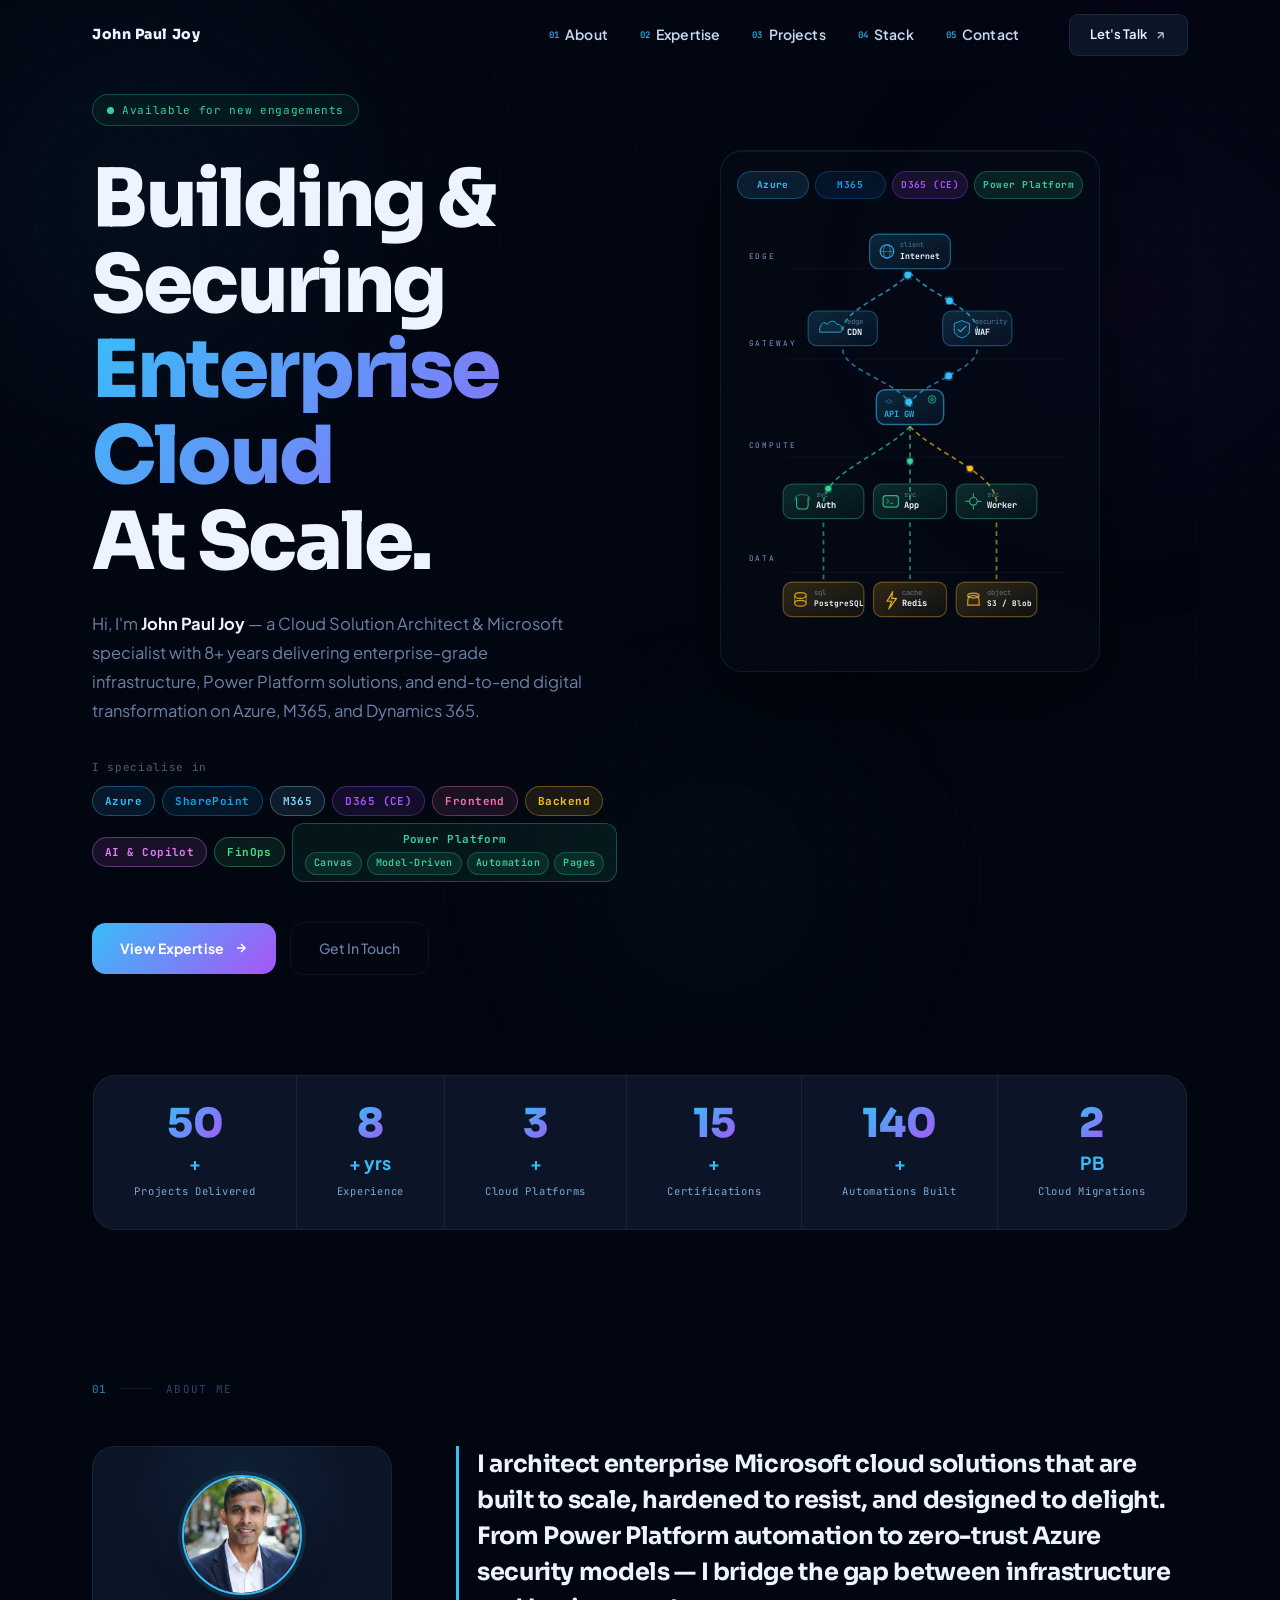
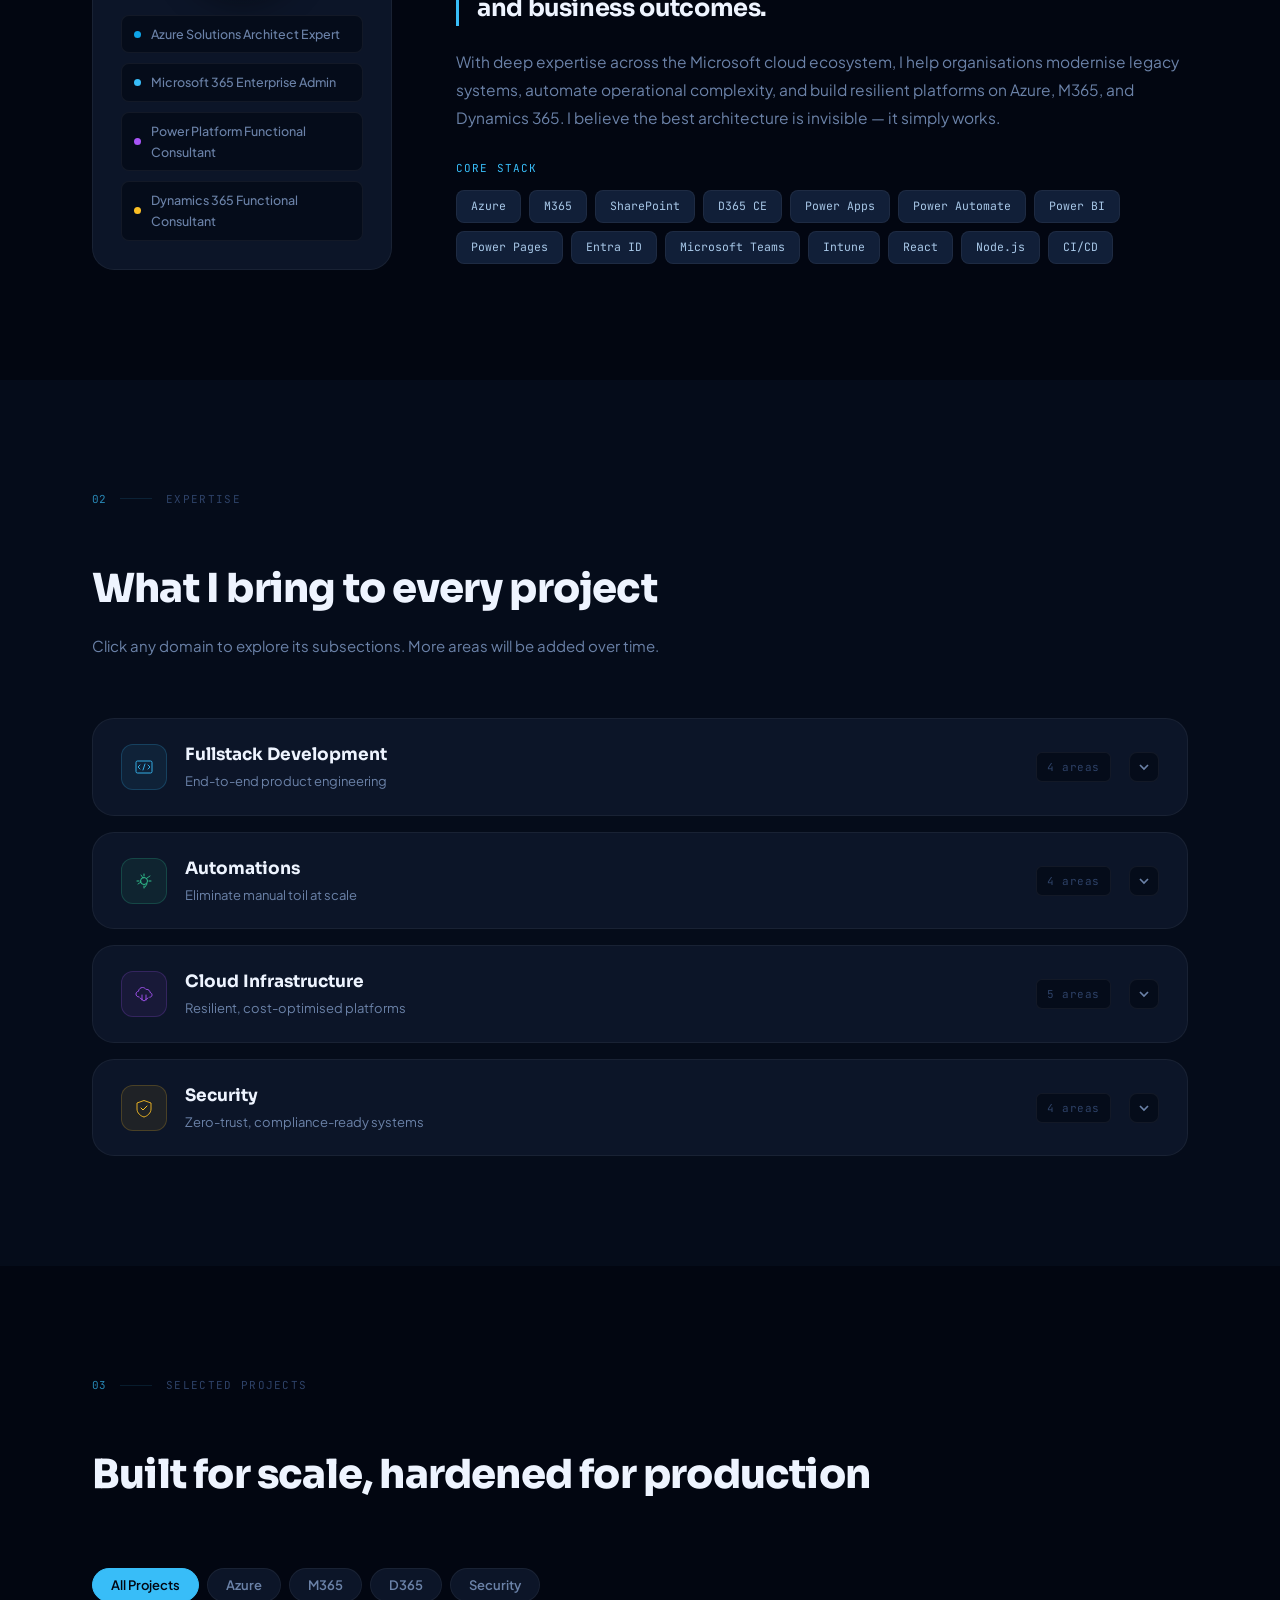
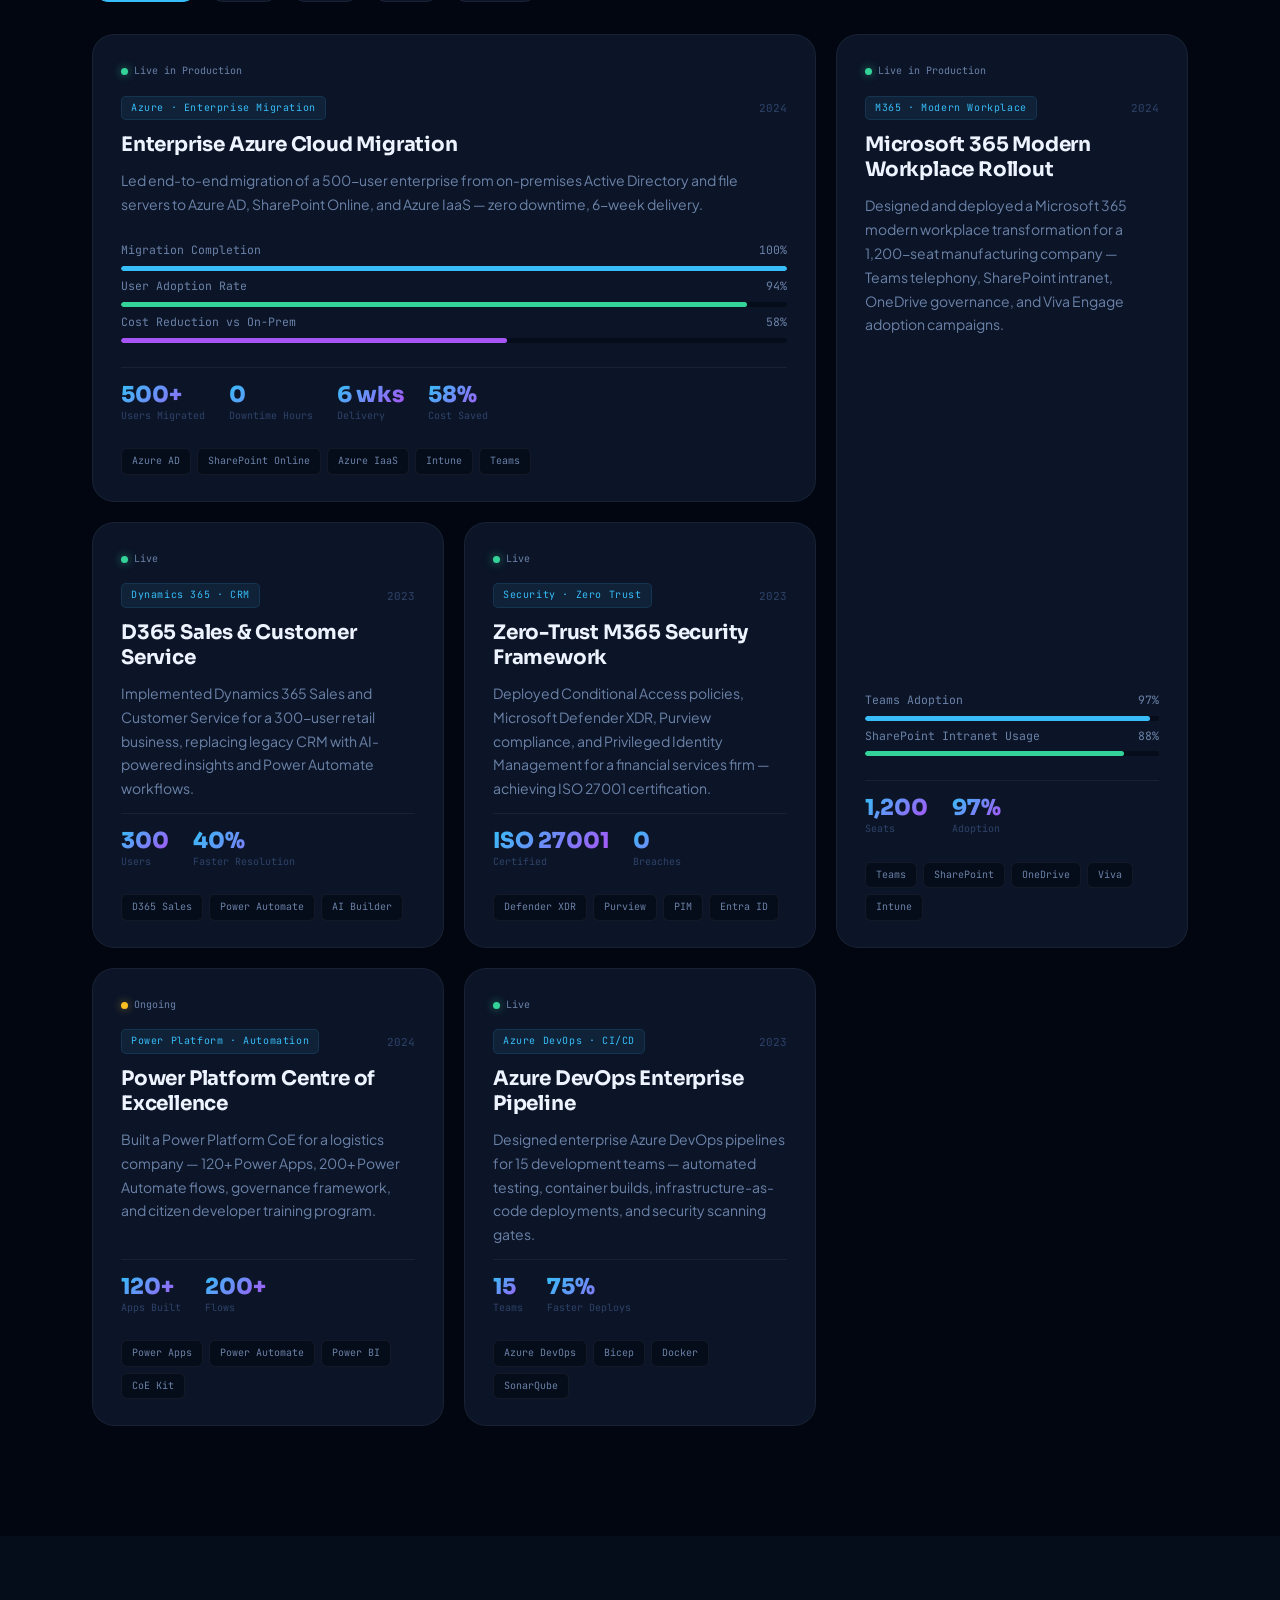
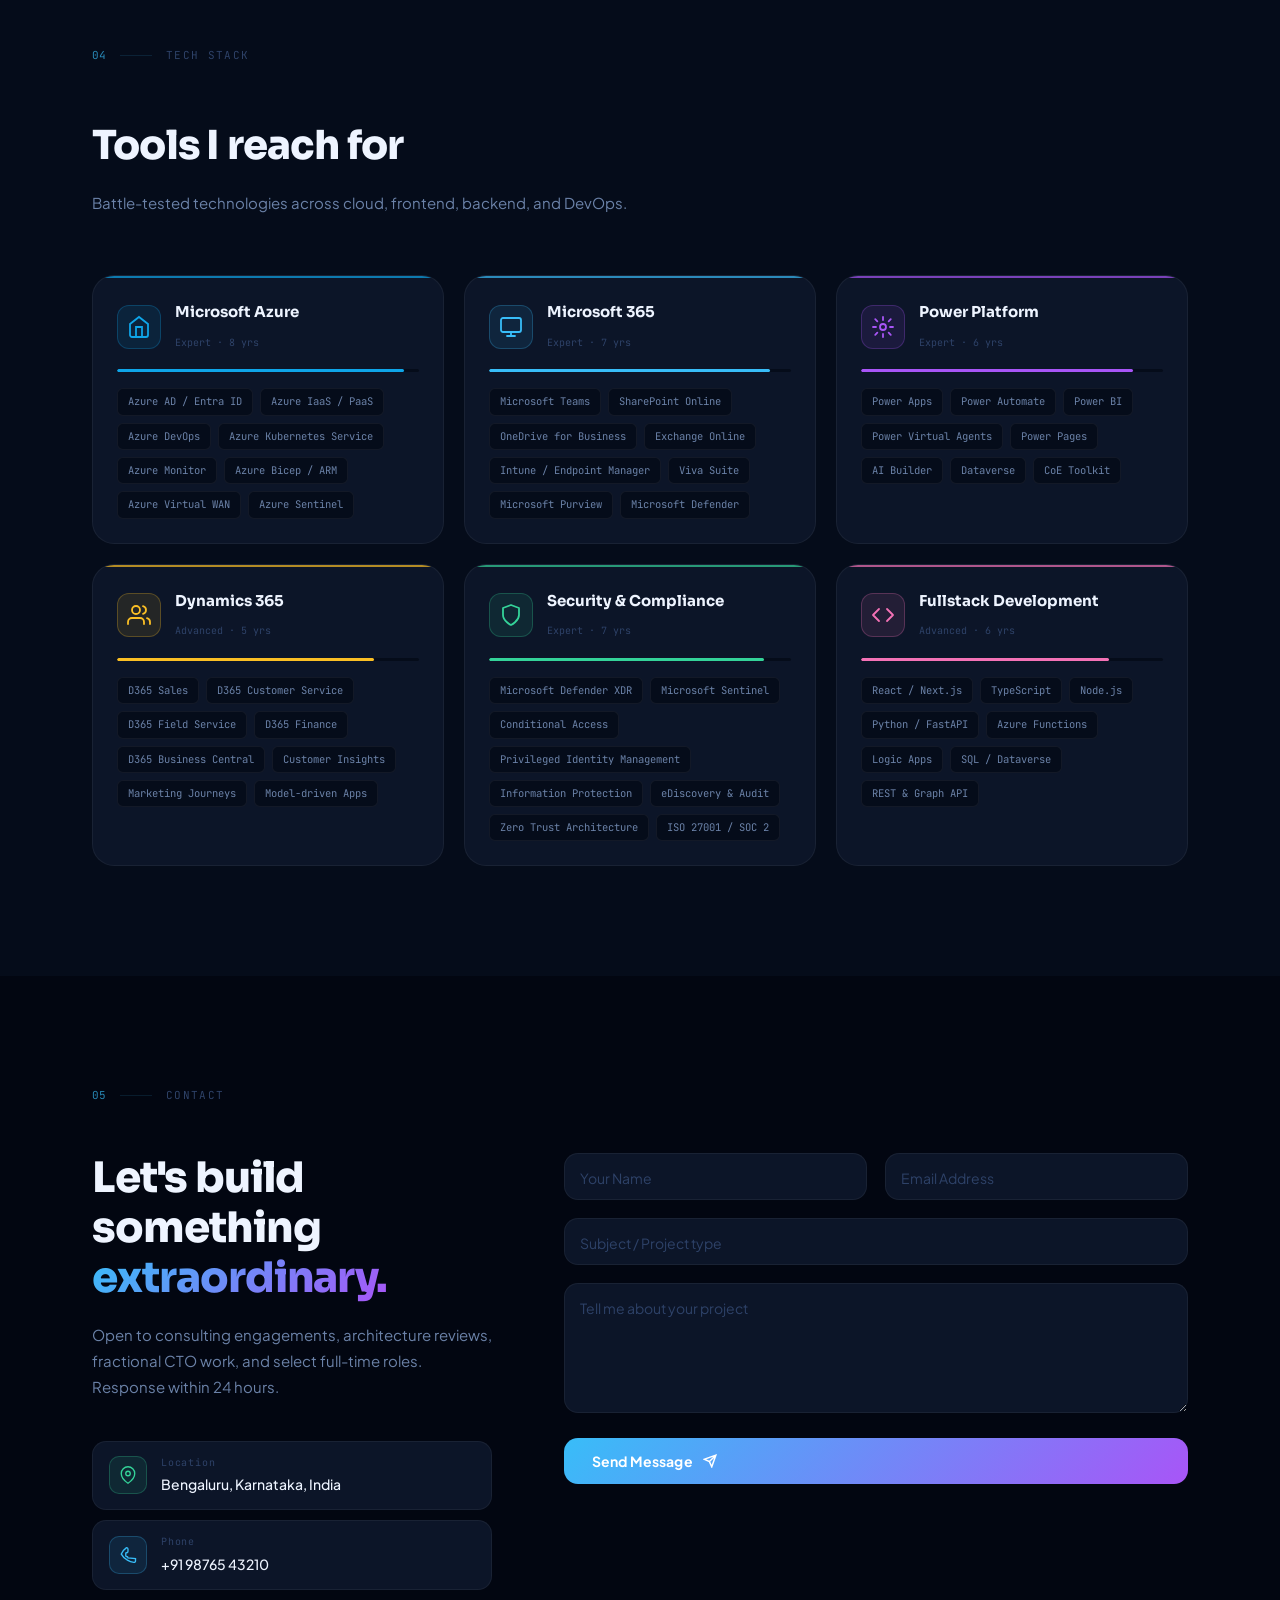
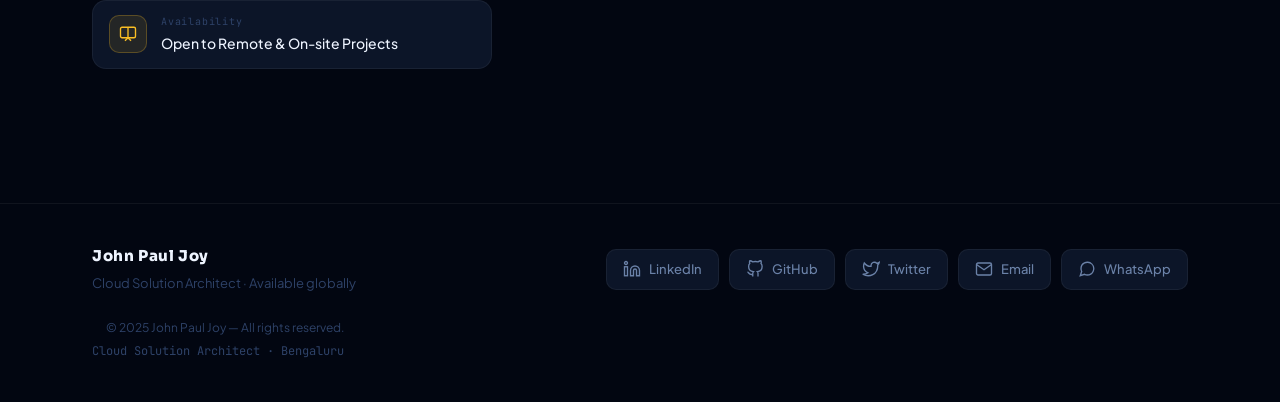
==== index.html @ 952de705 "First Portfolio Upload" ====
<!DOCTYPE html>
<html lang="en">
<head>
  <meta charset="UTF-8" />
  <meta name="viewport" content="width=device-width, initial-scale=1.0"/>
  <title>John Paul Joy — Cloud Solution Architect</title>
  <meta name="description" content="Cloud Solution Architect specialising in Fullstack Development, Automations, Cloud Infrastructure, and Security." />
  <link rel="stylesheet" href="style.css" />
  <link rel="preconnect" href="https://fonts.googleapis.com" />
  <link rel="preconnect" href="https://fonts.gstatic.com" crossorigin />
  <link href="https://fonts.googleapis.com/css2?family=Sora:wght@300;400;600;700;800&family=Plus+Jakarta+Sans:ital,wght@0,300;0,400;0,500;0,600;1,400&family=JetBrains+Mono:wght@400;700&display=swap" rel="stylesheet" />
</head>
<body>

<!-- ══════════════════════════════════════════════
     PRELOADER
══════════════════════════════════════════════ -->
<div id="preloader">
  <div class="pl-inner">
    <div class="pl-logo"><span class="pl-bracket">[</span><span class="pl-text">JPJ</span><span class="pl-bracket">]</span></div>
    <div class="pl-track"><div class="pl-fill" id="pl-fill"></div></div>
    <span class="pl-label" id="pl-label">Initialising systems…</span>
  </div>
</div>

<!-- SCROLL PROGRESS -->
<div id="scroll-bar"></div>

<!-- ══════════════════════════════════════════════
     NAVIGATION
══════════════════════════════════════════════ -->
<header id="site-nav">
  <nav class="nav-inner">
    <a href="#hero" class="nav-logo">
      John Paul Joy
    </a>
    <ul class="nav-links" id="nav-links">
      <li><a class="nav-link" href="#about"     data-n="01">About</a></li>
      <li><a class="nav-link" href="#expertise" data-n="02">Expertise</a></li>
      <li><a class="nav-link" href="#projects"  data-n="03">Projects</a></li>
      <li><a class="nav-link" href="#stack"     data-n="04">Stack</a></li>
      <li><a class="nav-link" href="#contact"   data-n="05">Contact</a></li>
    </ul>
    <a href="#contact" class="nav-cta">
      Let's Talk
      <svg width="13" height="13" viewBox="0 0 24 24" fill="none" stroke="currentColor" stroke-width="2.5"><path d="M7 17L17 7M17 7H7M17 7v10"/></svg>
    </a>
    <button class="hamburger" id="hamburger" aria-label="Menu">
      <span></span><span></span><span></span>
    </button>
  </nav>
</header>

<main>

<!-- ══════════════════════════════════════════════
     HERO
══════════════════════════════════════════════ -->
<section id="hero" class="section hero-section">
  <div class="blob b1"></div>
  <div class="blob b2"></div>
  <div class="blob b3"></div>
  <div class="hero-container">
  <!-- LEFT -->
  <div class="hero-left">
    <div class="hero-avail">
      <span class="avail-dot"></span>
      Available for new engagements
    </div>

    <h1 class="hero-h1">
      <span class="hl" style="--i:0">Building &amp; Securing</span>
      <span class="hl hero-grad" style="--i:1">Enterprise Cloud</span>
      <span class="hl" style="--i:2">At Scale.</span>
    </h1>

    <p class="hero-sub">
      Hi, I'm <strong style="color:var(--t1)">John Paul Joy</strong> — a Cloud Solution Architect &amp; Microsoft specialist with 8+ years delivering enterprise-grade infrastructure, Power Platform solutions, and end-to-end digital transformation on Azure, M365, and Dynamics 365.
    </p>

    <div class="spec-wrap">
      <span class="spec-prefix">I specialise in</span>
      <div class="spec-tags">
        <span class="stag" style="--sc:#38bdf8">Azure</span>
        <span class="stag" style="--sc:#0ea5e9">SharePoint</span>
        <span class="stag" style="--sc:#7dd3fc">M365</span>
        <span class="stag" style="--sc:#a855f7">D365 (CE)</span>
        <span class="stag" style="--sc:#f472b6">Frontend</span>
        <span class="stag" style="--sc:#fbbf24">Backend</span>
        <span class="stag" style="--sc:#e879f9">AI &amp; Copilot</span>
        <span class="stag" style="--sc:#4ade80">FinOps</span>
        <span class="stag stag-group">
          <span class="stag-main" style="--sc:#34d399">Power Platform</span>
          <span class="stag-subs">
            <span style="--sc:#34d399">Canvas</span>
            <span style="--sc:#34d399">Model-Driven</span>
            <span style="--sc:#34d399">Automation</span>
            <span style="--sc:#34d399">Pages</span>
          </span>
        </span>
      </div>
    </div>

    <div class="hero-btns">
      <a href="#expertise" class="btn-primary">
        View Expertise
        <svg width="14" height="14" viewBox="0 0 24 24" fill="none" stroke="currentColor" stroke-width="2.5"><path d="M5 12h14M12 5l7 7-7 7"/></svg>
      </a>
      <a href="#contact" class="btn-ghost">Get In Touch</a>
    </div>
  </div>

  <!-- RIGHT — Cloud Architecture SVG -->
  <div class="hero-right">
    <div class="arch-shell">
      <div class="cpills-row">
        <div class="cpill cpill-azure">Azure</div>
        <div class="cpill cpill-aws">M365</div>
        <div class="cpill cpill-gcp">D365 (CE)</div>
        <div class="cpill cpill-pp">Power Platform</div>
      </div>
      <svg viewBox="0 0 360 460" class="arch-svg" fill="none" xmlns="http://www.w3.org/2000/svg">
        <defs>
          <filter id="glow"><feGaussianBlur stdDeviation="2.5" result="b"/><feMerge><feMergeNode in="b"/><feMergeNode in="SourceGraphic"/></feMerge></filter>
          <linearGradient id="gblue" x1="0%" y1="0%" x2="100%" y2="100%">
            <stop offset="0%" stop-color="rgba(56,189,248,0.18)"/>
            <stop offset="100%" stop-color="rgba(56,189,248,0.05)"/>
          </linearGradient>
          <linearGradient id="ggreen" x1="0%" y1="0%" x2="100%" y2="100%">
            <stop offset="0%" stop-color="rgba(52,211,153,0.18)"/>
            <stop offset="100%" stop-color="rgba(52,211,153,0.05)"/>
          </linearGradient>
          <linearGradient id="gamber" x1="0%" y1="0%" x2="100%" y2="100%">
            <stop offset="0%" stop-color="rgba(251,191,36,0.18)"/>
            <stop offset="100%" stop-color="rgba(251,191,36,0.05)"/>
          </linearGradient>
          <!-- motion paths -->
          <path id="mp1" d="M180,62 C160,85 110,100 110,122"/>
          <path id="mp2" d="M180,62 C200,85 250,100 250,122"/>
          <path id="mp3" d="M110,142 C110,165 180,180 180,202"/>
          <path id="mp4" d="M250,142 C250,165 180,180 180,202"/>
          <path id="mp5" d="M180,222 C155,250 90,270 90,302"/>
          <path id="mp6" d="M180,222 L180,302"/>
          <path id="mp7" d="M180,222 C205,250 270,270 270,302"/>
        </defs>

        <!-- Layer labels -->
        <text x="12" y="48"  fill="rgba(148,180,230,0.85)" font-size="8" font-family="JetBrains Mono" letter-spacing="2">EDGE</text>
        <text x="12" y="138" fill="rgba(148,180,230,0.85)" font-size="8" font-family="JetBrains Mono" letter-spacing="2">GATEWAY</text>
        <text x="12" y="244" fill="rgba(148,180,230,0.85)" font-size="8" font-family="JetBrains Mono" letter-spacing="2">COMPUTE</text>
        <text x="12" y="362" fill="rgba(148,180,230,0.85)" font-size="8" font-family="JetBrains Mono" letter-spacing="2">DATA</text>

        <!-- Dividers -->
        <line x1="52" y1="58"  x2="340" y2="58"  stroke="rgba(255,255,255,0.04)" stroke-width="1"/>
        <line x1="52" y1="152" x2="340" y2="152" stroke="rgba(255,255,255,0.04)" stroke-width="1"/>
        <line x1="52" y1="254" x2="340" y2="254" stroke="rgba(255,255,255,0.04)" stroke-width="1"/>
        <line x1="52" y1="374" x2="340" y2="374" stroke="rgba(255,255,255,0.04)" stroke-width="1"/>

        <!-- Flow lines -->
        <use href="#mp1" stroke="rgba(56,189,248,0.65)" stroke-width="1.8" stroke-dasharray="5 4"/>
        <use href="#mp2" stroke="rgba(56,189,248,0.65)" stroke-width="1.8" stroke-dasharray="5 4"/>
        <use href="#mp3" stroke="rgba(56,189,248,0.55)" stroke-width="1.8" stroke-dasharray="5 4"/>
        <use href="#mp4" stroke="rgba(56,189,248,0.55)" stroke-width="1.8" stroke-dasharray="5 4"/>
        <use href="#mp5" stroke="rgba(52,211,153,0.65)" stroke-width="1.8" stroke-dasharray="5 4"/>
        <use href="#mp6" stroke="rgba(52,211,153,0.65)" stroke-width="1.8" stroke-dasharray="5 4"/>
        <use href="#mp7" stroke="rgba(251,191,36,0.65)" stroke-width="1.8" stroke-dasharray="5 4"/>
        <line x1="90"  y1="322" x2="90"  y2="384" stroke="rgba(52,211,153,0.58)" stroke-width="1.8" stroke-dasharray="5 4"/>
        <line x1="180" y1="322" x2="180" y2="384" stroke="rgba(52,211,153,0.58)" stroke-width="1.8" stroke-dasharray="5 4"/>
        <line x1="270" y1="322" x2="270" y2="384" stroke="rgba(251,191,36,0.58)" stroke-width="1.8" stroke-dasharray="5 4"/>

        <!-- Animated packets -->
        <circle r="3.5" fill="#38bdf8" filter="url(#glow)"><animateMotion dur="2.2s" repeatCount="indefinite" begin="0s"><mpath href="#mp1"/></animateMotion></circle>
        <circle r="3.5" fill="#38bdf8" filter="url(#glow)"><animateMotion dur="2.2s" repeatCount="indefinite" begin="1.1s"><mpath href="#mp2"/></animateMotion></circle>
        <circle r="3.5" fill="#38bdf8" filter="url(#glow)"><animateMotion dur="2s"   repeatCount="indefinite" begin="0.4s"><mpath href="#mp3"/></animateMotion></circle>
        <circle r="3.5" fill="#38bdf8" filter="url(#glow)"><animateMotion dur="2s"   repeatCount="indefinite" begin="1.4s"><mpath href="#mp4"/></animateMotion></circle>
        <circle r="3"   fill="#34d399" filter="url(#glow)"><animateMotion dur="2.4s" repeatCount="indefinite" begin="0.2s"><mpath href="#mp5"/></animateMotion></circle>
        <circle r="3"   fill="#34d399" filter="url(#glow)"><animateMotion dur="2.4s" repeatCount="indefinite" begin="1.2s"><mpath href="#mp6"/></animateMotion></circle>
        <circle r="3"   fill="#fbbf24" filter="url(#glow)"><animateMotion dur="2.4s" repeatCount="indefinite" begin="0.8s"><mpath href="#mp7"/></animateMotion></circle>

        <!-- Internet node -->
        <g transform="translate(138,22)">
          <rect width="84" height="36" rx="9" fill="url(#gblue)" stroke="rgba(56,189,248,0.5)" stroke-width="1.2"/>
          <circle cx="18" cy="18" r="7" stroke="rgba(56,189,248,0.9)" stroke-width="1.2" fill="none"/>
          <ellipse cx="18" cy="18" rx="3.5" ry="7" stroke="rgba(56,189,248,0.6)" stroke-width="1" fill="none"/>
          <line x1="11" y1="18" x2="25" y2="18" stroke="rgba(56,189,248,0.5)" stroke-width="1"/>
          <text x="32" y="13" fill="rgba(116,148,196,0.7)" font-size="7" font-family="JetBrains Mono">client</text>
          <text x="32" y="26" fill="#f0f6ff" font-size="8.5" font-family="JetBrains Mono" font-weight="700">Internet</text>
        </g>

        <!-- CDN node -->
        <g transform="translate(74,102)">
          <rect width="72" height="36" rx="9" fill="url(#gblue)" stroke="rgba(56,189,248,0.35)" stroke-width="1.2"/>
          <path d="M12 20 C12 13 17 10 20 14 C22 10 28 9 30 14 C34 13 37 18 34 22 L12 22 Z" stroke="rgba(56,189,248,0.8)" stroke-width="1" fill="rgba(56,189,248,0.08)"/>
          <text x="40" y="13" fill="rgba(116,148,196,0.7)" font-size="7.5" font-family="JetBrains Mono">edge</text>
          <text x="40" y="25" fill="#f0f6ff" font-size="9" font-family="JetBrains Mono" font-weight="700">CDN</text>
        </g>

        <!-- WAF node -->
        <g transform="translate(214,102)">
          <rect width="72" height="36" rx="9" fill="url(#gblue)" stroke="rgba(56,189,248,0.35)" stroke-width="1.2"/>
          <path d="M20 10 L28 13 L28 20 C28 24 24 27 20 28 C16 27 12 24 12 20 L12 13 Z" stroke="rgba(56,189,248,0.8)" stroke-width="1" fill="rgba(56,189,248,0.08)"/>
          <path d="M16 19 L18.5 21.5 L24 16" stroke="rgba(56,189,248,0.9)" stroke-width="1.2" stroke-linecap="round" stroke-linejoin="round" fill="none"/>
          <text x="34" y="13" fill="rgba(116,148,196,0.7)" font-size="7.5" font-family="JetBrains Mono">security</text>
          <text x="34" y="25" fill="#f0f6ff" font-size="9" font-family="JetBrains Mono" font-weight="700">WAF</text>
        </g>

        <!-- API Gateway node -->
        <g transform="translate(145,184)">
          <rect width="70" height="36" rx="9" fill="url(#gblue)" stroke="rgba(56,189,248,0.55)" stroke-width="1.5"/>
          <text x="8" y="15" fill="rgba(56,189,248,0.5)" font-size="8" font-family="JetBrains Mono">&lt;&gt;</text>
          <text x="8" y="28" fill="rgba(56,189,248,0.9)" font-size="9" font-family="JetBrains Mono" font-weight="700">API GW</text>
          <circle cx="58" cy="10" r="4" fill="rgba(52,211,153,0.15)" stroke="rgba(52,211,153,0.6)" stroke-width="1"/>
          <circle cx="58" cy="10" r="2" fill="#34d399"><animate attributeName="opacity" values="1;0.3;1" dur="1.5s" repeatCount="indefinite"/></circle>
        </g>

        <!-- Auth service -->
        <g transform="translate(48,282)">
          <rect width="84" height="36" rx="9" fill="url(#ggreen)" stroke="rgba(52,211,153,0.35)" stroke-width="1.2"/>
          <path d="M14 14 L14 22 Q14 26 18 26 L22 26 Q26 26 26 22 L26 14" stroke="rgba(52,211,153,0.8)" stroke-width="1.2" fill="none"/>
          <path d="M12 17 Q12 11 20 11 Q28 11 28 17" stroke="rgba(52,211,153,0.5)" stroke-width="1" fill="none"/>
          <text x="34" y="13" fill="rgba(116,148,196,0.7)" font-size="7.5" font-family="JetBrains Mono">svc</text>
          <text x="34" y="25" fill="#f0f6ff" font-size="9" font-family="JetBrains Mono" font-weight="700">Auth</text>
        </g>

        <!-- App service -->
        <g transform="translate(142,282)">
          <rect width="76" height="36" rx="9" fill="url(#ggreen)" stroke="rgba(52,211,153,0.35)" stroke-width="1.2"/>
          <rect x="10" y="12" width="16" height="12" rx="3" stroke="rgba(52,211,153,0.8)" stroke-width="1.2" fill="rgba(52,211,153,0.08)"/>
          <path d="M14 16 L16 18 L14 20M18 20 L20 20" stroke="rgba(52,211,153,0.8)" stroke-width="1" stroke-linecap="round"/>
          <text x="32" y="13" fill="rgba(116,148,196,0.7)" font-size="7.5" font-family="JetBrains Mono">svc</text>
          <text x="32" y="25" fill="#f0f6ff" font-size="9" font-family="JetBrains Mono" font-weight="700">App</text>
        </g>

        <!-- Worker service -->
        <g transform="translate(228,282)">
          <rect width="84" height="36" rx="9" fill="url(#ggreen)" stroke="rgba(52,211,153,0.35)" stroke-width="1.2"/>
          <circle cx="18" cy="18" r="4" stroke="rgba(52,211,153,0.8)" stroke-width="1.2" fill="none"/>
          <path d="M18 10 L18 13M18 23 L18 26M10 18 L13 18M23 18 L26 18" stroke="rgba(52,211,153,0.7)" stroke-width="1.2" stroke-linecap="round"/>
          <text x="32" y="13" fill="rgba(116,148,196,0.7)" font-size="7.5" font-family="JetBrains Mono">svc</text>
          <text x="32" y="25" fill="#f0f6ff" font-size="9" font-family="JetBrains Mono" font-weight="700">Worker</text>
        </g>

        <!-- PostgreSQL -->
        <g transform="translate(48,384)">
          <rect width="84" height="36" rx="9" fill="url(#gamber)" stroke="rgba(251,191,36,0.35)" stroke-width="1.2"/>
          <ellipse cx="18" cy="14" rx="6" ry="3" stroke="rgba(251,191,36,0.8)" stroke-width="1.2" fill="rgba(251,191,36,0.06)"/>
          <line x1="12" y1="14" x2="12" y2="22" stroke="rgba(251,191,36,0.5)" stroke-width="1.2"/>
          <line x1="24" y1="14" x2="24" y2="22" stroke="rgba(251,191,36,0.5)" stroke-width="1.2"/>
          <ellipse cx="18" cy="22" rx="6" ry="3" stroke="rgba(251,191,36,0.8)" stroke-width="1.2" fill="rgba(251,191,36,0.06)"/>
          <text x="32" y="13" fill="rgba(116,148,196,0.7)" font-size="7.5" font-family="JetBrains Mono">sql</text>
          <text x="32" y="25" fill="#f0f6ff" font-size="8" font-family="JetBrains Mono" font-weight="700">PostgreSQL</text>
        </g>

        <!-- Redis -->
        <g transform="translate(142,384)">
          <rect width="76" height="36" rx="9" fill="url(#gamber)" stroke="rgba(251,191,36,0.35)" stroke-width="1.2"/>
          <path d="M20 10 L14 20 L19 20 L16 28 L24 17 L19 17 Z" stroke="rgba(251,191,36,0.9)" stroke-width="1.2" fill="rgba(251,191,36,0.1)" stroke-linejoin="round"/>
          <text x="30" y="13" fill="rgba(116,148,196,0.7)" font-size="7.5" font-family="JetBrains Mono">cache</text>
          <text x="30" y="25" fill="#f0f6ff" font-size="9" font-family="JetBrains Mono" font-weight="700">Redis</text>
        </g>

        <!-- S3 / Blob -->
        <g transform="translate(228,384)">
          <rect width="84" height="36" rx="9" fill="url(#gamber)" stroke="rgba(251,191,36,0.35)" stroke-width="1.2"/>
          <path d="M12 24 C12 16 12 14 18 14 C24 14 24 16 24 24 Z" stroke="rgba(251,191,36,0.8)" stroke-width="1.2" fill="rgba(251,191,36,0.06)"/>
          <ellipse cx="18" cy="14" rx="6" ry="2.5" stroke="rgba(251,191,36,0.8)" stroke-width="1.2" fill="rgba(251,191,36,0.06)"/>
          <text x="32" y="13" fill="rgba(116,148,196,0.7)" font-size="7.5" font-family="JetBrains Mono">object</text>
          <text x="32" y="25" fill="#f0f6ff" font-size="8" font-family="JetBrains Mono" font-weight="700">S3 / Blob</text>
        </g>

        <!-- Corner badges removed -->
      </svg>

    </div>
  </div>
  </div><!-- /hero-container -->
</section>

<!-- ══════════════════════════════════════════════
     STATS STRIP
══════════════════════════════════════════════ -->
<div class="stats-strip" id="stats-strip">
  <div style="display:flex;justify-content:center;padding:0 32px"><div class="stats-inner">
    <div class="stat-c">
      <span class="sn">50</span><span class="su">+</span>
      <span class="sk">Projects Delivered</span>
    </div>
    <div class="stat-div"></div>
    <div class="stat-c">
      <span class="sn">8</span><span class="su">+ yrs</span>
      <span class="sk">Experience</span>
    </div>
    <div class="stat-div"></div>
    <div class="stat-c">
      <span class="sn">3</span><span class="su">+</span>
      <span class="sk">Cloud Platforms</span>
    </div>
    <div class="stat-div"></div>
    <div class="stat-c">
      <span class="sn">15</span><span class="su">+</span>
      <span class="sk">Certifications</span>
    </div>
    <div class="stat-div"></div>
    <div class="stat-c">
      <span class="sn">140</span><span class="su">+</span>
      <span class="sk">Automations Built</span>
    </div>
    <div class="stat-div"></div>
    <div class="stat-c">
      <span class="sn">2</span><span class="su"> PB</span>
      <span class="sk">Cloud Migrations</span>
    </div>

  </div></div>
</div>

<!-- ══════════════════════════════════════════════
     ABOUT
══════════════════════════════════════════════ -->
<section id="about" class="section">
  <div class="container">
    <div class="eyebrow"><span class="ey-n">01</span><span class="ey-r"></span><span class="ey-t">About Me</span></div>
    <div class="about-grid">

      <div class="about-visual">
        <div class="av-card">
          <div class="av-photo av-photo-real">
            <img src="[data-uri]" alt="John Paul Joy" style="width:100%;height:100%;object-fit:cover;object-position:center top;border-radius:50%;display:block;"/>
          </div>
          <div class="av-certs">
            <div class="av-cert"><span class="cert-dot" style="--cc:#0ea5e9"></span>Azure Solutions Architect Expert</div>
            <div class="av-cert"><span class="cert-dot" style="--cc:#38bdf8"></span>Microsoft 365 Enterprise Admin</div>
            <div class="av-cert"><span class="cert-dot" style="--cc:#a855f7"></span>Power Platform Functional Consultant</div>
            <div class="av-cert"><span class="cert-dot" style="--cc:#fbbf24"></span>Dynamics 365 Functional Consultant</div>
          </div>
        </div>
      </div>

      <div class="about-text">
        <p class="about-statement">
          I architect enterprise Microsoft cloud solutions that are built to scale, hardened to resist,
          and designed to delight. From Power Platform automation to zero-trust Azure security
          models — I bridge the gap between infrastructure and business outcomes.
        </p>
        <p class="about-p">
          With deep expertise across the Microsoft cloud ecosystem, I help organisations modernise
          legacy systems, automate operational complexity, and build resilient platforms on Azure,
          M365, and Dynamics 365. I believe the best architecture is invisible — it simply works.
        </p>
        <div class="core-stack">
          <span class="cs-label">Core Stack</span>
          <div class="cs-chips">
            <span>Azure</span>
            <span>M365</span>
            <span>SharePoint</span>
            <span>D365 CE</span>
            <span>Power Apps</span>
            <span>Power Automate</span>
            <span>Power BI</span>
            <span>Power Pages</span>
            <span>Entra ID</span>
            <span>Microsoft Teams</span>
            <span>Intune</span>
            <span>React</span>
            <span>Node.js</span>
            <span>CI/CD</span>
          </div>
        </div>
      </div>
    </div>
  </div>
</section>

<!-- ══════════════════════════════════════════════
     EXPERTISE
══════════════════════════════════════════════ -->
<section id="expertise" class="section section-alt">
  <div class="container">
    <div class="eyebrow"><span class="ey-n">02</span><span class="ey-r"></span><span class="ey-t">Expertise</span></div>
    <div class="sec-intro">
      <h2 class="sec-h2">What I bring to every project</h2>
      <p class="sec-p">Click any domain to explore its subsections. More areas will be added over time.</p>
    </div>

    <div class="domains" id="expertise-grid">

      <!-- FULLSTACK -->
      <article class="domain" data-d="fullstack">
        <div class="d-head" onclick="toggleDomain(this)">
          <div class="d-icon" style="--dc:rgba(56,189,248,0.9)">
            <svg width="20" height="20" viewBox="0 0 40 40" fill="none"><rect x="4" y="8" width="32" height="24" rx="3" stroke="currentColor" stroke-width="1.8"/><path d="M12 16L8 20L12 24M28 16L32 20L28 24M18 26L22 14" stroke="currentColor" stroke-width="1.8" stroke-linecap="round"/></svg>
          </div>
          <div class="d-meta">
            <h3 class="d-name">Fullstack Development</h3>
            <p class="d-tag">End-to-end product engineering</p>
          </div>
          <span class="d-count">4 areas</span>
          <div class="d-chev"><svg width="16" height="16" viewBox="0 0 24 24" fill="none" stroke="currentColor" stroke-width="2.5"><path d="M6 9l6 6 6-6"/></svg></div>
        </div>
        <div class="d-panel">
          <div class="d-panel-in">
            <div class="si"><div class="si-dot" style="--sc:#38bdf8"></div><div class="si-body"><h4>Frontend Engineering</h4><p>React, Next.js, Vue 3 — pixel-perfect, accessible, performance-first UIs with modern state management and design systems.</p><div class="si-chips"><span>React</span><span>Next.js</span><span>TypeScript</span><span>Tailwind</span><span>Vite</span></div></div></div>
            <div class="si"><div class="si-dot" style="--sc:#38bdf8"></div><div class="si-body"><h4>Backend &amp; APIs</h4><p>Microservices, RESTful &amp; GraphQL APIs, and event-driven backends built for durability and horizontal scale.</p><div class="si-chips"><span>Node.js</span><span>Python</span><span>Go</span><span>FastAPI</span><span>GraphQL</span></div></div></div>
            <div class="si"><div class="si-dot" style="--sc:#38bdf8"></div><div class="si-body"><h4>Databases &amp; Data Stores</h4><p>Relational, document, key-value, vector, and time-series databases modelled for query performance and operational simplicity.</p><div class="si-chips"><span>PostgreSQL</span><span>MongoDB</span><span>Redis</span><span>DynamoDB</span><span>ClickHouse</span></div></div></div>
            <div class="si"><div class="si-dot" style="--sc:#38bdf8"></div><div class="si-body"><h4>Mobile Development</h4><p>Cross-platform mobile apps with native-grade performance, deep-linking, and offline-first architecture.</p><div class="si-chips"><span>React Native</span><span>Flutter</span><span>Expo</span><span>PWA</span></div></div></div>
            <!-- ADD MORE SUB-ITEMS HERE -->
          </div>
        </div>
      </article>

      <!-- AUTOMATIONS -->
      <article class="domain" data-d="automations">
        <div class="d-head" onclick="toggleDomain(this)">
          <div class="d-icon" style="--dc:rgba(52,211,153,0.9)">
            <svg width="20" height="20" viewBox="0 0 40 40" fill="none"><path d="M20 6V10M20 30V34M6 20H10M30 20H34" stroke="currentColor" stroke-width="1.8" stroke-linecap="round"/><circle cx="20" cy="20" r="7" stroke="currentColor" stroke-width="1.8"/><path d="M14 8L18 14M26 26L22 32M8 26L14 22M26 14L32 10" stroke="currentColor" stroke-width="1.5" stroke-linecap="round"/></svg>
          </div>
          <div class="d-meta">
            <h3 class="d-name">Automations</h3>
            <p class="d-tag">Eliminate manual toil at scale</p>
          </div>
          <span class="d-count">4 areas</span>
          <div class="d-chev"><svg width="16" height="16" viewBox="0 0 24 24" fill="none" stroke="currentColor" stroke-width="2.5"><path d="M6 9l6 6 6-6"/></svg></div>
        </div>
        <div class="d-panel">
          <div class="d-panel-in">
            <div class="si"><div class="si-dot" style="--sc:#34d399"></div><div class="si-body"><h4>CI/CD Pipelines</h4><p>End-to-end delivery pipelines with automated testing, security scanning, canary deployments, and rollback strategies.</p><div class="si-chips"><span>GitHub Actions</span><span>Jenkins</span><span>ArgoCD</span><span>Flux</span></div></div></div>
            <div class="si"><div class="si-dot" style="--sc:#34d399"></div><div class="si-body"><h4>Infrastructure as Code</h4><p>Declarative, version-controlled infra provisioning with drift detection, modular design, and automated compliance checks.</p><div class="si-chips"><span>Terraform</span><span>Pulumi</span><span>Ansible</span><span>CDK</span></div></div></div>
            <div class="si"><div class="si-dot" style="--sc:#34d399"></div><div class="si-body"><h4>Workflow Orchestration</h4><p>Multi-step workflows, complex DAGs, scheduled jobs, and data pipelines with retry logic, alerting, and audit trails.</p><div class="si-chips"><span>Airflow</span><span>Step Functions</span><span>Temporal</span><span>Prefect</span></div></div></div>
            <div class="si"><div class="si-dot" style="--sc:#34d399"></div><div class="si-body"><h4>RPA &amp; AI Agents</h4><p>Intelligent process automation using LLM-powered agents, browser automation, and low-code platforms.</p><div class="si-chips"><span>n8n</span><span>LangChain</span><span>Playwright</span><span>Power Automate</span></div></div></div>
          </div>
        </div>
      </article>

      <!-- CLOUD INFRA -->
      <article class="domain" data-d="cloud">
        <div class="d-head" onclick="toggleDomain(this)">
          <div class="d-icon" style="--dc:rgba(168,85,247,0.9)">
            <svg width="20" height="20" viewBox="0 0 40 40" fill="none"><path d="M10 26C6 26 4 23 4 20C4 17 6 15 9 14.5C9.5 10 13 7 17 7C20 7 22.5 8.5 24 11C24.5 10.8 25 10.8 25.5 10.8C29 10.8 32 13.5 32 17C35 17.5 36 20 36 22C36 24.5 34 26.5 31.5 26.5" stroke="currentColor" stroke-width="1.8" stroke-linecap="round" fill="none"/><path d="M16 32L16 22M24 32L24 22M12 28L20 34L28 28" stroke="currentColor" stroke-width="1.8" stroke-linecap="round" stroke-linejoin="round"/></svg>
          </div>
          <div class="d-meta">
            <h3 class="d-name">Cloud Infrastructure</h3>
            <p class="d-tag">Resilient, cost-optimised platforms</p>
          </div>
          <span class="d-count">5 areas</span>
          <div class="d-chev"><svg width="16" height="16" viewBox="0 0 24 24" fill="none" stroke="currentColor" stroke-width="2.5"><path d="M6 9l6 6 6-6"/></svg></div>
        </div>
        <div class="d-panel">
          <div class="d-panel-in">
            <div class="si"><div class="si-dot" style="--sc:#a855f7"></div><div class="si-body"><h4>Multi-Cloud Architecture</h4><p>Vendor-agnostic strategies across AWS, Azure, and GCP with unified identity, networking, and observability.</p><div class="si-chips"><span>AWS</span><span>Azure</span><span>GCP</span><span>Crossplane</span></div></div></div>
            <div class="si"><div class="si-dot" style="--sc:#a855f7"></div><div class="si-body"><h4>Containerisation &amp; Orchestration</h4><p>Production Kubernetes clusters, service meshes, auto-scaling, and GitOps-driven workload management.</p><div class="si-chips"><span>EKS / AKS / GKE</span><span>Helm</span><span>Istio</span><span>Karpenter</span></div></div></div>
            <div class="si"><div class="si-dot" style="--sc:#a855f7"></div><div class="si-body"><h4>Serverless &amp; Edge Computing</h4><p>Event-driven, pay-per-use compute from AWS Lambda to global edge deployments for ultra-low latency workloads.</p><div class="si-chips"><span>Lambda</span><span>Cloud Run</span><span>Cloudflare Workers</span></div></div></div>
            <div class="si"><div class="si-dot" style="--sc:#a855f7"></div><div class="si-body"><h4>Networking &amp; CDN</h4><p>VPCs, private endpoints, WAF, global load balancing, PrivateLink, and BGP routing across regions.</p><div class="si-chips"><span>VPC</span><span>Route 53</span><span>CloudFront</span><span>Azure Front Door</span></div></div></div>
            <div class="si"><div class="si-dot" style="--sc:#a855f7"></div><div class="si-body"><h4>Observability &amp; SRE</h4><p>Full-stack monitoring, distributed tracing, SLO-driven reliability, and incident-response playbooks.</p><div class="si-chips"><span>Datadog</span><span>Grafana</span><span>OpenTelemetry</span><span>PagerDuty</span></div></div></div>
          </div>
        </div>
      </article>

      <!-- SECURITY -->
      <article class="domain" data-d="security">
        <div class="d-head" onclick="toggleDomain(this)">
          <div class="d-icon" style="--dc:rgba(251,191,36,0.9)">
            <svg width="20" height="20" viewBox="0 0 40 40" fill="none"><path d="M20 5L34 10L34 22C34 30 27 36 20 38C13 36 6 30 6 22L6 10Z" stroke="currentColor" stroke-width="1.8" stroke-linejoin="round"/><path d="M14 20L18 24L26 16" stroke="currentColor" stroke-width="2" stroke-linecap="round" stroke-linejoin="round"/></svg>
          </div>
          <div class="d-meta">
            <h3 class="d-name">Security</h3>
            <p class="d-tag">Zero-trust, compliance-ready systems</p>
          </div>
          <span class="d-count">4 areas</span>
          <div class="d-chev"><svg width="16" height="16" viewBox="0 0 24 24" fill="none" stroke="currentColor" stroke-width="2.5"><path d="M6 9l6 6 6-6"/></svg></div>
        </div>
        <div class="d-panel">
          <div class="d-panel-in">
            <div class="si"><div class="si-dot" style="--sc:#fbbf24"></div><div class="si-body"><h4>Zero-Trust Architecture</h4><p>Identity-first security — no implicit trust, continuous verification, least-privilege access enforced at every layer.</p><div class="si-chips"><span>IAM</span><span>OIDC</span><span>mTLS</span><span>SPIFFE/SPIRE</span></div></div></div>
            <div class="si"><div class="si-dot" style="--sc:#fbbf24"></div><div class="si-body"><h4>Cloud Security Posture (CSPM)</h4><p>Automated compliance checks, policy-as-code guardrails, and real-time drift detection across cloud environments.</p><div class="si-chips"><span>AWS Security Hub</span><span>Defender for Cloud</span><span>Wiz</span></div></div></div>
            <div class="si"><div class="si-dot" style="--sc:#fbbf24"></div><div class="si-body"><h4>AppSec &amp; DevSecOps</h4><p>Shift-left security in CI/CD — SAST, DAST, SCA, container scanning, and secrets management baked into pipelines.</p><div class="si-chips"><span>Snyk</span><span>Semgrep</span><span>Vault</span><span>Trivy</span></div></div></div>
            <div class="si"><div class="si-dot" style="--sc:#fbbf24"></div><div class="si-body"><h4>Compliance &amp; Governance</h4><p>Building regulatory compliance into systems from day one — SOC 2, ISO 27001, GDPR, HIPAA, and PCI-DSS.</p><div class="si-chips"><span>SOC 2</span><span>ISO 27001</span><span>GDPR</span><span>HIPAA</span></div></div></div>
          </div>
        </div>
      </article>

      <!-- ╔═══════════════════════════════════════════════╗
           ║  ADD NEW DOMAIN ARTICLES HERE (copy above)   ║
           ╚═══════════════════════════════════════════════╝ -->
    </div>
  </div>
</section>

<!-- ══════════════════════════════════════════════
     PROJECTS — BENTO GRID
══════════════════════════════════════════════ -->
<section id="projects" class="section">
  <div class="container">
    <div class="eyebrow"><span class="ey-n">03</span><span class="ey-r"></span><span class="ey-t">Selected Projects</span></div>
    <div class="sec-intro">
      <h2 class="sec-h2">Built for scale, hardened for production</h2>
    </div>

    <!-- Project Filter Tabs -->
    <div class="proj-tabs" id="proj-tabs">
      <button class="ptab active" data-filter="all">All Projects</button>
      <button class="ptab" data-filter="azure">Azure</button>
      <button class="ptab" data-filter="m365">M365</button>
      <button class="ptab" data-filter="d365">D365</button>
      <button class="ptab" data-filter="security">Security</button>
    </div>

    <div class="bento" id="projects-grid">

      <!-- FEATURED WIDE — Azure Migration -->
      <div class="bc bc-wide reveal" data-cat="azure">
        <div class="bc-status"><span class="status-dot status-live"></span>Live in Production</div>
        <div class="bc-top">
          <span class="bc-dom">Azure · Enterprise Migration</span>
          <span class="bc-yr">2024</span>
        </div>
        <h3 class="bc-title">Enterprise Azure Cloud Migration</h3>
        <p class="bc-desc">Led end-to-end migration of a 500-user enterprise from on-premises Active Directory and file servers to Azure AD, SharePoint Online, and Azure IaaS — zero downtime, 6-week delivery.</p>
        <div class="bc-progress-wrap">
          <div class="bc-progress-label"><span>Migration Completion</span><span>100%</span></div>
          <div class="bc-progress-bar"><div class="bc-progress-fill" style="--pct:100%; --pc:#38bdf8"></div></div>
          <div class="bc-progress-label"><span>User Adoption Rate</span><span>94%</span></div>
          <div class="bc-progress-bar"><div class="bc-progress-fill" style="--pct:94%; --pc:#34d399"></div></div>
          <div class="bc-progress-label"><span>Cost Reduction vs On-Prem</span><span>58%</span></div>
          <div class="bc-progress-bar"><div class="bc-progress-fill" style="--pct:58%; --pc:#a855f7"></div></div>
        </div>
        <div class="bc-nums">
          <div class="bcn"><span class="bcn-v">500+</span><span class="bcn-k">Users Migrated</span></div>
          <div class="bcn"><span class="bcn-v">0</span><span class="bcn-k">Downtime Hours</span></div>
          <div class="bcn"><span class="bcn-v">6 wks</span><span class="bcn-k">Delivery</span></div>
          <div class="bcn"><span class="bcn-v">58%</span><span class="bcn-k">Cost Saved</span></div>
        </div>
        <div class="bc-chips"><span>Azure AD</span><span>SharePoint Online</span><span>Azure IaaS</span><span>Intune</span><span>Teams</span></div>
      </div>

      <!-- TALL — M365 Modern Workplace -->
      <div class="bc bc-tall reveal" data-cat="m365">
        <div class="bc-status"><span class="status-dot status-live"></span>Live in Production</div>
        <div class="bc-top">
          <span class="bc-dom">M365 · Modern Workplace</span>
          <span class="bc-yr">2024</span>
        </div>
        <h3 class="bc-title">Microsoft 365 Modern Workplace Rollout</h3>
        <p class="bc-desc">Designed and deployed a Microsoft 365 modern workplace transformation for a 1,200-seat manufacturing company — Teams telephony, SharePoint intranet, OneDrive governance, and Viva Engage adoption campaigns.</p>
        <div class="bc-progress-wrap">
          <div class="bc-progress-label"><span>Teams Adoption</span><span>97%</span></div>
          <div class="bc-progress-bar"><div class="bc-progress-fill" style="--pct:97%; --pc:#38bdf8"></div></div>
          <div class="bc-progress-label"><span>SharePoint Intranet Usage</span><span>88%</span></div>
          <div class="bc-progress-bar"><div class="bc-progress-fill" style="--pct:88%; --pc:#34d399"></div></div>
        </div>
        <div class="bc-nums">
          <div class="bcn"><span class="bcn-v">1,200</span><span class="bcn-k">Seats</span></div>
          <div class="bcn"><span class="bcn-v">97%</span><span class="bcn-k">Adoption</span></div>
        </div>
        <div class="bc-chips"><span>Teams</span><span>SharePoint</span><span>OneDrive</span><span>Viva</span><span>Intune</span></div>
      </div>

      <!-- SMALL — D365 CRM -->
      <div class="bc reveal" data-cat="d365">
        <div class="bc-status"><span class="status-dot status-live"></span>Live</div>
        <div class="bc-top"><span class="bc-dom">Dynamics 365 · CRM</span><span class="bc-yr">2023</span></div>
        <h3 class="bc-title">D365 Sales &amp; Customer Service</h3>
        <p class="bc-desc">Implemented Dynamics 365 Sales and Customer Service for a 300-user retail business, replacing legacy CRM with AI-powered insights and Power Automate workflows.</p>
        <div class="bc-nums">
          <div class="bcn"><span class="bcn-v">300</span><span class="bcn-k">Users</span></div>
          <div class="bcn"><span class="bcn-v">40%</span><span class="bcn-k">Faster Resolution</span></div>
        </div>
        <div class="bc-chips"><span>D365 Sales</span><span>Power Automate</span><span>AI Builder</span></div>
      </div>

      <!-- SMALL — Security -->
      <div class="bc reveal" data-cat="security">
        <div class="bc-status"><span class="status-dot status-live"></span>Live</div>
        <div class="bc-top"><span class="bc-dom">Security · Zero Trust</span><span class="bc-yr">2023</span></div>
        <h3 class="bc-title">Zero-Trust M365 Security Framework</h3>
        <p class="bc-desc">Deployed Conditional Access policies, Microsoft Defender XDR, Purview compliance, and Privileged Identity Management for a financial services firm — achieving ISO 27001 certification.</p>
        <div class="bc-nums">
          <div class="bcn"><span class="bcn-v">ISO 27001</span><span class="bcn-k">Certified</span></div>
          <div class="bcn"><span class="bcn-v">0</span><span class="bcn-k">Breaches</span></div>
        </div>
        <div class="bc-chips"><span>Defender XDR</span><span>Purview</span><span>PIM</span><span>Entra ID</span></div>
      </div>

      <!-- SMALL — Power Platform -->
      <div class="bc reveal" data-cat="m365">
        <div class="bc-status"><span class="status-dot status-build"></span>Ongoing</div>
        <div class="bc-top"><span class="bc-dom">Power Platform · Automation</span><span class="bc-yr">2024</span></div>
        <h3 class="bc-title">Power Platform Centre of Excellence</h3>
        <p class="bc-desc">Built a Power Platform CoE for a logistics company — 120+ Power Apps, 200+ Power Automate flows, governance framework, and citizen developer training program.</p>
        <div class="bc-nums">
          <div class="bcn"><span class="bcn-v">120+</span><span class="bcn-k">Apps Built</span></div>
          <div class="bcn"><span class="bcn-v">200+</span><span class="bcn-k">Flows</span></div>
        </div>
        <div class="bc-chips"><span>Power Apps</span><span>Power Automate</span><span>Power BI</span><span>CoE Kit</span></div>
      </div>

      <!-- SMALL — Azure DevOps -->
      <div class="bc reveal" data-cat="azure">
        <div class="bc-status"><span class="status-dot status-live"></span>Live</div>
        <div class="bc-top"><span class="bc-dom">Azure DevOps · CI/CD</span><span class="bc-yr">2023</span></div>
        <h3 class="bc-title">Azure DevOps Enterprise Pipeline</h3>
        <p class="bc-desc">Designed enterprise Azure DevOps pipelines for 15 development teams — automated testing, container builds, infrastructure-as-code deployments, and security scanning gates.</p>
        <div class="bc-nums">
          <div class="bcn"><span class="bcn-v">15</span><span class="bcn-k">Teams</span></div>
          <div class="bcn"><span class="bcn-v">75%</span><span class="bcn-k">Faster Deploys</span></div>
        </div>
        <div class="bc-chips"><span>Azure DevOps</span><span>Bicep</span><span>Docker</span><span>SonarQube</span></div>
      </div>

    </div>
  </div>
</section>

<!-- ══════════════════════════════════════════════
     TECH STACK
══════════════════════════════════════════════ -->
<section id="stack" class="section section-alt">
  <div class="container">
    <div class="eyebrow"><span class="ey-n">04</span><span class="ey-r"></span><span class="ey-t">Tech Stack</span></div>
    <div class="sec-intro">
      <h2 class="sec-h2">Tools I reach for</h2>
      <p class="sec-p">Battle-tested technologies across cloud, frontend, backend, and DevOps.</p>
    </div>
    <div class="tool-grid">

      <div class="tool-card reveal" style="--tc: #0ea5e9">
        <div class="tool-header">
          <div class="tool-icon">
            <svg width="24" height="24" viewBox="0 0 24 24" fill="none"><path d="M3 9l9-7 9 7v11a2 2 0 01-2 2H5a2 2 0 01-2-2z" stroke="currentColor" stroke-width="1.8"/><path d="M9 22V12h6v10" stroke="currentColor" stroke-width="1.8" stroke-linecap="round"/></svg>
          </div>
          <div>
            <h4 class="tool-name">Microsoft Azure</h4>
            <span class="tool-level">Expert · 8 yrs</span>
          </div>
          <div class="tool-bar-wrap"><div class="tool-bar" style="--tbw:95%"></div></div>
        </div>
        <div class="tool-items">
          <span>Azure AD / Entra ID</span><span>Azure IaaS / PaaS</span><span>Azure DevOps</span><span>Azure Kubernetes Service</span><span>Azure Monitor</span><span>Azure Bicep / ARM</span><span>Azure Virtual WAN</span><span>Azure Sentinel</span>
        </div>
      </div>

      <div class="tool-card reveal" style="--tc: #38bdf8">
        <div class="tool-header">
          <div class="tool-icon">
            <svg width="24" height="24" viewBox="0 0 24 24" fill="none"><rect x="2" y="3" width="20" height="14" rx="2" stroke="currentColor" stroke-width="1.8"/><path d="M8 21h8M12 17v4" stroke="currentColor" stroke-width="1.8" stroke-linecap="round"/></svg>
          </div>
          <div>
            <h4 class="tool-name">Microsoft 365</h4>
            <span class="tool-level">Expert · 7 yrs</span>
          </div>
          <div class="tool-bar-wrap"><div class="tool-bar" style="--tbw:93%"></div></div>
        </div>
        <div class="tool-items">
          <span>Microsoft Teams</span><span>SharePoint Online</span><span>OneDrive for Business</span><span>Exchange Online</span><span>Intune / Endpoint Manager</span><span>Viva Suite</span><span>Microsoft Purview</span><span>Microsoft Defender</span>
        </div>
      </div>

      <div class="tool-card reveal" style="--tc: #a855f7">
        <div class="tool-header">
          <div class="tool-icon">
            <svg width="24" height="24" viewBox="0 0 24 24" fill="none"><circle cx="12" cy="12" r="3" stroke="currentColor" stroke-width="1.8"/><path d="M12 2v3M12 19v3M4.22 4.22l2.12 2.12M17.66 17.66l2.12 2.12M2 12h3M19 12h3M4.22 19.78l2.12-2.12M17.66 6.34l2.12-2.12" stroke="currentColor" stroke-width="1.8" stroke-linecap="round"/></svg>
          </div>
          <div>
            <h4 class="tool-name">Power Platform</h4>
            <span class="tool-level">Expert · 6 yrs</span>
          </div>
          <div class="tool-bar-wrap"><div class="tool-bar" style="--tbw:90%"></div></div>
        </div>
        <div class="tool-items">
          <span>Power Apps</span><span>Power Automate</span><span>Power BI</span><span>Power Virtual Agents</span><span>Power Pages</span><span>AI Builder</span><span>Dataverse</span><span>CoE Toolkit</span>
        </div>
      </div>

      <div class="tool-card reveal" style="--tc: #fbbf24">
        <div class="tool-header">
          <div class="tool-icon">
            <svg width="24" height="24" viewBox="0 0 24 24" fill="none"><path d="M17 21v-2a4 4 0 00-4-4H5a4 4 0 00-4 4v2M9 11a4 4 0 100-8 4 4 0 000 8zM23 21v-2a4 4 0 00-3-3.87M16 3.13a4 4 0 010 7.75" stroke="currentColor" stroke-width="1.8" stroke-linecap="round"/></svg>
          </div>
          <div>
            <h4 class="tool-name">Dynamics 365</h4>
            <span class="tool-level">Advanced · 5 yrs</span>
          </div>
          <div class="tool-bar-wrap"><div class="tool-bar" style="--tbw:85%"></div></div>
        </div>
        <div class="tool-items">
          <span>D365 Sales</span><span>D365 Customer Service</span><span>D365 Field Service</span><span>D365 Finance</span><span>D365 Business Central</span><span>Customer Insights</span><span>Marketing Journeys</span><span>Model-driven Apps</span>
        </div>
      </div>

      <div class="tool-card reveal" style="--tc: #34d399">
        <div class="tool-header">
          <div class="tool-icon">
            <svg width="24" height="24" viewBox="0 0 24 24" fill="none"><path d="M12 22s8-4 8-10V5l-8-3-8 3v7c0 6 8 10 8 10z" stroke="currentColor" stroke-width="1.8" stroke-linecap="round" stroke-linejoin="round"/></svg>
          </div>
          <div>
            <h4 class="tool-name">Security &amp; Compliance</h4>
            <span class="tool-level">Expert · 7 yrs</span>
          </div>
          <div class="tool-bar-wrap"><div class="tool-bar" style="--tbw:91%"></div></div>
        </div>
        <div class="tool-items">
          <span>Microsoft Defender XDR</span><span>Microsoft Sentinel</span><span>Conditional Access</span><span>Privileged Identity Management</span><span>Information Protection</span><span>eDiscovery &amp; Audit</span><span>Zero Trust Architecture</span><span>ISO 27001 / SOC 2</span>
        </div>
      </div>

      <div class="tool-card reveal" style="--tc: #f472b6">
        <div class="tool-header">
          <div class="tool-icon">
            <svg width="24" height="24" viewBox="0 0 24 24" fill="none"><polyline points="16 18 22 12 16 6" stroke="currentColor" stroke-width="1.8" stroke-linecap="round" stroke-linejoin="round"/><polyline points="8 6 2 12 8 18" stroke="currentColor" stroke-width="1.8" stroke-linecap="round" stroke-linejoin="round"/></svg>
          </div>
          <div>
            <h4 class="tool-name">Fullstack Development</h4>
            <span class="tool-level">Advanced · 6 yrs</span>
          </div>
          <div class="tool-bar-wrap"><div class="tool-bar" style="--tbw:82%"></div></div>
        </div>
        <div class="tool-items">
          <span>React / Next.js</span><span>TypeScript</span><span>Node.js</span><span>Python / FastAPI</span><span>Azure Functions</span><span>Logic Apps</span><span>SQL / Dataverse</span><span>REST &amp; Graph API</span>
        </div>
      </div>

    </div>
  </div>
</section>

<!-- ══════════════════════════════════════════════
     CONTACT
══════════════════════════════════════════════ -->
<section id="contact" class="section">
  <div class="container">
    <div class="eyebrow"><span class="ey-n">05</span><span class="ey-r"></span><span class="ey-t">Contact</span></div>
    <div class="contact-grid">
      <div class="contact-l reveal">
        <h2 class="contact-h2">Let's build something<br/><span class="text-gradient">extraordinary.</span></h2>
        <p class="contact-p">Open to consulting engagements, architecture reviews, fractional CTO work, and select full-time roles. Response within 24 hours.</p>
        <div class="contact-info-cards">
          <div class="cic">
            <div class="cic-icon" style="--ci:#34d399"><svg width="18" height="18" viewBox="0 0 24 24" fill="none" stroke="currentColor" stroke-width="1.8"><path d="M21 10c0 7-9 13-9 13s-9-6-9-13a9 9 0 0118 0z"/><circle cx="12" cy="10" r="3"/></svg></div>
            <div><span class="cic-l">Location</span><span class="cic-v">Bengaluru, Karnataka, India</span></div>
          </div>
          <div class="cic">
            <div class="cic-icon" style="--ci:#38bdf8"><svg width="18" height="18" viewBox="0 0 24 24" fill="none" stroke="currentColor" stroke-width="1.8"><path d="M22 16.92v3a2 2 0 01-2.18 2 19.79 19.79 0 01-8.63-3.07A19.5 19.5 0 013.07 10.8 19.79 19.79 0 0110 2.18 2 2 0 0112 4v3a2 2 0 01-2 2 1 1 0 00-1 1v3a1 1 0 001 1 2 2 0 012 2z"/></svg></div>
            <div><span class="cic-l">Phone</span><span class="cic-v">+91 98765 43210</span></div>
          </div>
          <div class="cic">
            <div class="cic-icon" style="--ci:#fbbf24"><svg width="18" height="18" viewBox="0 0 24 24" fill="none" stroke="currentColor" stroke-width="1.8"><rect x="2" y="3" width="20" height="14" rx="2"/><polyline points="8,21 12,17 16,21"/><line x1="12" y1="17" x2="12" y2="3"/></svg></div>
            <div><span class="cic-l">Availability</span><span class="cic-v">Open to Remote &amp; On-site Projects</span></div>
          </div>
        </div>

      </div>

      <form class="contact-form reveal" onsubmit="handleSubmit(event)">
        <div class="frow">
          <div class="fw"><input type="text" id="fn" class="fi" placeholder=" " required/><label class="fl" for="fn">Your Name</label></div>
          <div class="fw"><input type="email" id="fe" class="fi" placeholder=" " required/><label class="fl" for="fe">Email Address</label></div>
        </div>
        <div class="fw"><input type="text" id="fs" class="fi" placeholder=" "/><label class="fl" for="fs">Subject / Project type</label></div>
        <div class="fw"><textarea id="fm" class="fi fi-ta" rows="5" placeholder=" " required></textarea><label class="fl" for="fm">Tell me about your project</label></div>
        <button type="submit" class="btn-primary" id="sub-btn">
          <span id="sub-txt">Send Message</span>
          <svg width="14" height="14" viewBox="0 0 24 24" fill="none" stroke="currentColor" stroke-width="2.5"><path d="M22 2L11 13M22 2L15 22l-4-9-9-4 20-7z"/></svg>
        </button>
      </form>
    </div>
  </div>
</section>

</main>

<!-- ══════════════════════════════════════════════
     FOOTER
══════════════════════════════════════════════ -->
<footer class="site-footer">
  <div class="container footer-in">
    <div class="f-brand">
      <span class="f-logo">John Paul Joy</span>
      <span class="f-tag">Cloud Solution Architect · Available globally</span>
    </div>
    <div class="f-socials">
      <a href="https://linkedin.com/in/johnpauljoy" target="_blank" class="f-soc" title="LinkedIn" style="--fs-c:#0ea5e9">
        <svg width="18" height="18" viewBox="0 0 24 24" fill="none" stroke="currentColor" stroke-width="1.8"><path d="M16 8a6 6 0 016 6v7h-4v-7a2 2 0 00-2-2 2 2 0 00-2 2v7h-4v-7a6 6 0 016-6z"/><rect x="2" y="9" width="4" height="12"/><circle cx="4" cy="4" r="2"/></svg>
        <span>LinkedIn</span>
      </a>
      <a href="https://github.com/johnpauljoy" target="_blank" class="f-soc" title="GitHub" style="--fs-c:#e2e8f0">
        <svg width="18" height="18" viewBox="0 0 24 24" fill="none" stroke="currentColor" stroke-width="1.8"><path d="M9 19c-5 1.5-5-2.5-7-3m14 6v-3.87a3.37 3.37 0 00-.94-2.61c3.14-.35 6.44-1.54 6.44-7A5.44 5.44 0 0020 4.77 5.07 5.07 0 0019.91 1S18.73.65 16 2.48a13.38 13.38 0 00-7 0C6.27.65 5.09 1 5.09 1A5.07 5.07 0 005 4.77a5.44 5.44 0 00-1.5 3.78c0 5.42 3.3 6.61 6.44 7A3.37 3.37 0 009 18.13V22"/></svg>
        <span>GitHub</span>
      </a>
      <a href="https://twitter.com/johnpauljoy" target="_blank" class="f-soc" title="Twitter/X" style="--fs-c:#38bdf8">
        <svg width="18" height="18" viewBox="0 0 24 24" fill="none" stroke="currentColor" stroke-width="1.8"><path d="M23 3a10.9 10.9 0 01-3.14 1.53 4.48 4.48 0 00-7.86 3v1A10.66 10.66 0 013 4s-4 9 5 13a11.64 11.64 0 01-7 2c9 5 20 0 20-11.5a4.5 4.5 0 00-.08-.83A7.72 7.72 0 0023 3z"/></svg>
        <span>Twitter</span>
      </a>
      <a href="/cdn-cgi/l/email-protection#dfb5b0b7b1afbeaab3b5b0a69fbaa7beb2afb3baf1bcb0b2" class="f-soc" title="Email" style="--fs-c:#34d399">
        <svg width="18" height="18" viewBox="0 0 24 24" fill="none" stroke="currentColor" stroke-width="1.8"><path d="M4 4h16c1.1 0 2 .9 2 2v12c0 1.1-.9 2-2 2H4c-1.1 0-2-.9-2-2V6c0-1.1.9-2 2-2z"/><polyline points="22,6 12,13 2,6"/></svg>
        <span>Email</span>
      </a>
      <a href="https://wa.me/919876543210" target="_blank" class="f-soc" title="WhatsApp" style="--fs-c:#4ade80">
        <svg width="18" height="18" viewBox="0 0 24 24" fill="none" stroke="currentColor" stroke-width="1.8"><path d="M21 11.5a8.38 8.38 0 01-.9 3.8 8.5 8.5 0 01-7.6 4.7 8.38 8.38 0 01-3.8-.9L3 21l1.9-5.7a8.38 8.38 0 01-.9-3.8 8.5 8.5 0 014.7-7.6 8.38 8.38 0 013.8-.9h.5a8.48 8.48 0 018 8v.5z"/></svg>
        <span>WhatsApp</span>
      </a>
    </div>
    <div class="f-copy">
      <span>© 2025 John Paul Joy — All rights reserved.</span>
      <span class="f-built">Cloud Solution Architect · Bengaluru</span>
    </div>
  </div>
</footer>


<script src="script.js"></script>
</body>
</html>
---- style.css ----
/* ════════════════════════════════════════════════
   PORTFOLIO — CLOUD SOLUTION ARCHITECT
   Aesthetic: Premium SaaS / Senior Engineer
   Fonts: Sora (display) · Plus Jakarta Sans (body) · JetBrains Mono (code)
════════════════════════════════════════════════ */

/* ── 1. CUSTOM PROPERTIES ─────────────────────── */
:root {
  /* Backgrounds */
  --bg:        #020611;
  --bg2:       #050c1a;
  --card:      #070e20;
  --surf:      #0c1528;
  --surf2:     #111f38;

  /* Accents */
  --blue:      #38bdf8;
  --blue2:     #7dd3fc;
  --accent:    #34d399;
  --violet:    #a855f7;
  --amber:     #fbbf24;

  --blue-dim:  rgba(56,189,248,0.08);
  --blue-glow: rgba(56,189,248,0.22);
  --grad:      linear-gradient(135deg, #38bdf8 0%, #a855f7 100%);

  /* Text */
  --t1:        #eef4ff;
  --t2:        #6b82a8;
  --t3:        #2e4268;

  /* Borders */
  --bdr:       rgba(56,189,248,0.12);
  --bdr-soft:  rgba(255,255,255,0.055);

  /* Misc */
  --nav-h:     70px;
  --radius:    14px;
  --radius-lg: 22px;
  --ease:      cubic-bezier(0.4, 0, 0.2, 1);
  --dur:       0.32s;
  --cw:        1160px;
}

/* ── 2. RESET ─────────────────────────────────── */
*, *::before, *::after { box-sizing: border-box; margin: 0; padding: 0; }
html { scroll-behavior: smooth; scroll-padding-top: var(--nav-h); }
body {
  background: var(--bg);
  color: var(--t1);
  font-family: 'Plus Jakarta Sans', sans-serif;
  font-size: 16px;
  line-height: 1.65;
  overflow-x: hidden;
}
a { text-decoration: none; color: inherit; }
button { border: none; background: none; cursor: pointer; font-family: inherit; }
img, svg { display: block; }
input, textarea { font-family: inherit; font-size: 15px; background: none; border: none; outline: none; width: 100%; resize: vertical; color: var(--t1); }
::-webkit-scrollbar { width: 5px; }
::-webkit-scrollbar-track { background: var(--bg); }
::-webkit-scrollbar-thumb { background: var(--surf2); border-radius: 3px; }
::-webkit-scrollbar-thumb:hover { background: var(--blue); }

/* ── 3. NOISE TEXTURE OVERLAY ────────────────── */
body::before {
  content: '';
  position: fixed; inset: 0; z-index: 0; pointer-events: none;
  background-image: url("data:image/svg+xml,%3Csvg viewBox='0 0 256 256' xmlns='http://www.w3.org/2000/svg'%3E%3Cfilter id='n'%3E%3CfeTurbulence type='fractalNoise' baseFrequency='0.9' numOctaves='4' stitchTiles='stitch'/%3E%3C/filter%3E%3Crect width='100%25' height='100%25' filter='url(%23n)' opacity='0.04'/%3E%3C/svg%3E");
  background-size: 200px 200px;
  opacity: 0.35;
}

/* Dot-grid */
body::after {
  content: '';
  position: fixed; inset: 0; z-index: 0; pointer-events: none;
  background-image: radial-gradient(rgba(56,189,248,0.13) 1px, transparent 1px);
  background-size: 30px 30px;
  opacity: 0.25;
}

/* ── 4. UTILITY ───────────────────────────────── */
.container { max-width: var(--cw); margin: 0 auto; padding: 0 32px; }
.section { position: relative; z-index: 1; padding: 110px 0; }
.section-alt { background: var(--bg2); }

.text-gradient {
  background: var(--grad);
  -webkit-background-clip: text;
  -webkit-text-fill-color: transparent;
  background-clip: text;
}

/* ── 5. PRELOADER ─────────────────────────────── */
#preloader {
  position: fixed; inset: 0; z-index: 9999;
  background: var(--bg);
  display: flex; align-items: center; justify-content: center;
  transition: opacity 0.5s ease, visibility 0.5s ease;
}
#preloader.hidden { opacity: 0; visibility: hidden; pointer-events: none; }

.pl-inner { display: flex; flex-direction: column; align-items: center; gap: 20px; }
.pl-logo {
  font-family: 'Sora', sans-serif;
  font-size: 28px; font-weight: 800;
  letter-spacing: 0.18em;
  color: var(--t1);
}
.pl-bracket { color: var(--blue); }
.pl-text { animation: plPulse 1.2s ease-in-out infinite; }
.pl-track {
  width: 200px; height: 2px;
  background: var(--surf2);
  border-radius: 2px; overflow: hidden;
}
.pl-fill {
  height: 100%; width: 0;
  background: var(--grad);
  border-radius: 2px;
  transition: width 0.08s linear;
}
.pl-label {
  font-family: 'JetBrains Mono', monospace;
  font-size: 11px; color: var(--t3);
  letter-spacing: 0.1em;
}

/* ── 6. SCROLL PROGRESS BAR ──────────────────── */
#scroll-bar {
  position: fixed; top: 0; left: 0; z-index: 200;
  height: 2px; width: 0;
  background: var(--grad);
  transition: width 0.05s linear;
  box-shadow: 0 0 10px var(--blue-glow);
}

/* ── 7. NAVIGATION ────────────────────────────── */
#site-nav {
  position: fixed; top: 0; left: 0; right: 0; z-index: 100;
  height: var(--nav-h);
  transition: background var(--dur) var(--ease), box-shadow var(--dur) var(--ease), backdrop-filter var(--dur);
}
#site-nav.scrolled {
  background: rgba(2, 6, 17, 0.88);
  backdrop-filter: blur(24px);
  -webkit-backdrop-filter: blur(24px);
  box-shadow: 0 1px 0 var(--bdr);
}

.nav-inner {
  max-width: var(--cw); margin: 0 auto; padding: 0 32px;
  height: 100%; display: flex; align-items: center; gap: 36px;
}

.nav-logo {
  font-family: 'Sora', sans-serif;
  font-size: 16px; font-weight: 800;
  letter-spacing: 0.2em;
  color: var(--t1); flex-shrink: 0;
  transition: color var(--dur);
}
.nav-logo:hover { color: var(--blue); }
.lb { color: var(--blue); }

.nav-links {
  display: flex; list-style: none; gap: 4px; margin-left: auto;
}
.nav-link {
  position: relative;
  padding: 8px 14px; border-radius: 8px;
  font-size: 14px; font-weight: 600;
  color: #c8d8f0;
  transition: color var(--dur) var(--ease), background var(--dur) var(--ease);
  display: flex; align-items: center; gap: 6px;
  letter-spacing: 0.01em;
}
.nav-link::before {
  content: attr(data-n);
  font-family: 'JetBrains Mono', monospace;
  font-size: 9px; color: var(--blue); opacity: 0.9;
}
.nav-link:hover { color: #ffffff; background: var(--surf); }
.nav-link.active { color: var(--blue); background: var(--blue-dim); }

.nav-cta {
  display: flex; align-items: center; gap: 7px;
  padding: 9px 20px; border-radius: 9px;
  border: 1.5px solid var(--bdr);
  color: var(--t1); font-size: 13px; font-weight: 600;
  background: var(--surf);
  transition: background var(--dur), border-color var(--dur), box-shadow var(--dur);
  flex-shrink: 0;
}
.nav-cta svg { opacity: 0.7; }
.nav-cta:hover { background: var(--blue); border-color: var(--blue); box-shadow: 0 0 24px var(--blue-glow); color: var(--bg); }

.hamburger { display: none; flex-direction: column; gap: 5px; padding: 8px; margin-left: auto; }
.hamburger span { display: block; width: 22px; height: 2px; background: var(--t1); border-radius: 2px; transition: transform var(--dur), opacity var(--dur); }
.hamburger.open span:nth-child(1) { transform: translateY(7px) rotate(45deg); }
.hamburger.open span:nth-child(2) { opacity: 0; }
.hamburger.open span:nth-child(3) { transform: translateY(-7px) rotate(-45deg); }

/* ── 8. BACKGROUND BLOBS ─────────────────────── */
.blob {
  position: absolute; border-radius: 50%;
  filter: blur(90px); pointer-events: none; z-index: 0;
}
.b1 { width: 600px; height: 600px; top: -100px; left: -150px; background: radial-gradient(circle, rgba(56,189,248,0.07) 0%, transparent 70%); animation: blobFloat 18s ease-in-out infinite alternate; }
.b2 { width: 500px; height: 500px; top: 50px; right: -100px; background: radial-gradient(circle, rgba(168,85,247,0.07) 0%, transparent 70%); animation: blobFloat 22s ease-in-out infinite alternate-reverse; }
.b3 { width: 400px; height: 400px; bottom: -50px; left: 40%; background: radial-gradient(circle, rgba(52,211,153,0.05) 0%, transparent 70%); animation: blobFloat 16s ease-in-out infinite alternate; }

/* ── 9. HERO ──────────────────────────────────── */
.hero-section {
  min-height: 100vh;
  position: relative;
  overflow: hidden;
  padding: 0 !important;
}
.hero-container {
  max-width: var(--cw);
  margin: 0 auto;
  padding: calc(var(--nav-h) + 24px) 32px 60px;
  display: flex;
  align-items: flex-start;
  gap: 48px;
  position: relative;
  z-index: 1;
  width: 100%;
}
.hero-section > .blob { position: absolute; }
.hero-container { position: relative; z-index: 1; }

.hero-left {
  flex: 1; padding: 0 0 0 0;
  max-width: 580px;
  animation: fadeUp 0.8s ease both;
}

.hero-avail {
  display: inline-flex; align-items: center; gap: 8px;
  padding: 6px 14px; border-radius: 99px;
  border: 1px solid rgba(52,211,153,0.28);
  background: rgba(52,211,153,0.06);
  color: var(--accent);
  font-family: 'JetBrains Mono', monospace; font-size: 11px; letter-spacing: 0.06em;
  margin-bottom: 30px;
}
.avail-dot {
  width: 7px; height: 7px; border-radius: 50%;
  background: var(--accent);
  animation: pulse 2s ease-in-out infinite;
}

.hero-h1 {
  font-family: 'Sora', sans-serif;
  font-size: clamp(44px, 6.5vw, 80px);
  font-weight: 800; letter-spacing: -0.03em; line-height: 1.07;
  margin-bottom: 26px;
}
.hl {
  display: block;
  opacity: 0; transform: translateY(28px);
  animation: fadeUp 0.65s ease forwards;
  animation-delay: calc(var(--i) * 120ms + 100ms);
}
.hero-grad {
  background: var(--grad);
  -webkit-background-clip: text; -webkit-text-fill-color: transparent;
  background-clip: text;
}

.hero-sub {
  font-size: 16.5px; line-height: 1.75;
  color: var(--t2); margin-bottom: 32px;
  opacity: 0; animation: fadeUp 0.65s ease 0.5s forwards;
  max-width: 500px;
}

.spec-wrap {
  display: flex; flex-direction: column; gap: 10px;
  margin-bottom: 40px;
  opacity: 0; animation: fadeUp 0.65s ease 0.62s forwards;
}
.spec-prefix {
  font-family: 'JetBrains Mono', monospace;
  font-size: 11px; color: var(--t2); letter-spacing: 0.06em;
  opacity: 0.7;
}
.spec-tags {
  display: flex; flex-wrap: wrap; align-items: center; gap: 7px;
}
.stag {
  display: inline-flex; align-items: center;
  padding: 5px 12px; border-radius: 99px;
  font-family: 'JetBrains Mono', monospace;
  font-size: 11px; font-weight: 700; letter-spacing: 0.04em;
  background: rgba(from var(--sc) r g b / 0.1);
  border: 1px solid rgba(from var(--sc) r g b / 0.35);
  color: var(--sc);
  transition: transform 0.2s ease, box-shadow 0.2s ease;
  cursor: default;
}
.stag:hover {
  transform: translateY(-2px);
  box-shadow: 0 4px 16px rgba(from var(--sc) r g b / 0.25);
}
/* Fallback colours for browsers without CSS from() */
.stag[style*="#38bdf8"] { background:rgba(56,189,248,0.10); border-color:rgba(56,189,248,0.35); color:#38bdf8; }
.stag[style*="#0ea5e9"] { background:rgba(14,165,233,0.10); border-color:rgba(14,165,233,0.35); color:#0ea5e9; }
.stag[style*="#7dd3fc"] { background:rgba(125,211,252,0.10); border-color:rgba(125,211,252,0.35); color:#7dd3fc; }
.stag[style*="#a855f7"] { background:rgba(168,85,247,0.10); border-color:rgba(168,85,247,0.35); color:#a855f7; }
.stag[style*="#f472b6"] { background:rgba(244,114,182,0.10); border-color:rgba(244,114,182,0.35); color:#f472b6; }
.stag[style*="#fbbf24"] { background:rgba(251,191,36,0.10); border-color:rgba(251,191,36,0.35); color:#fbbf24; }
.stag[style*="#e879f9"] { background:rgba(232,121,249,0.10); border-color:rgba(232,121,249,0.35); color:#e879f9; }
.stag[style*="#4ade80"] { background:rgba(74,222,128,0.10);  border-color:rgba(74,222,128,0.35);  color:#4ade80; }

/* Power Platform grouped tag */
.stag-group {
  display: inline-flex; flex-direction: column;
  gap: 4px; padding: 6px 12px; border-radius: 12px;
  background: rgba(52,211,153,0.08); border: 1px solid rgba(52,211,153,0.3);
  cursor: default;
}
.stag-main {
  font-family: 'JetBrains Mono', monospace;
  font-size: 11px; font-weight: 700; color: #34d399; letter-spacing: 0.04em;
}
.stag-subs {
  display: flex; gap: 5px; flex-wrap: wrap;
}
.stag-subs span {
  padding: 2px 8px; border-radius: 99px;
  font-family: 'JetBrains Mono', monospace;
  font-size: 10px; font-weight: 600; color: #34d399;
  background: rgba(52,211,153,0.1); border: 1px solid rgba(52,211,153,0.25);
}

.hero-btns {
  display: flex; align-items: center; gap: 14px;
  opacity: 0; animation: fadeUp 0.65s ease 0.74s forwards;
}

/* ── Buttons ── */
.btn-primary {
  display: inline-flex; align-items: center; gap: 10px;
  padding: 14px 28px; border-radius: var(--radius);
  background: var(--grad); color: #fff;
  font-size: 14px; font-weight: 700; letter-spacing: 0.01em;
  font-family: 'Plus Jakarta Sans', sans-serif;
  transition: box-shadow var(--dur) var(--ease), transform var(--dur) var(--ease), opacity var(--dur);
  position: relative; overflow: hidden;
}
.btn-primary::before {
  content: '';
  position: absolute; inset: 0;
  background: rgba(255,255,255,0.12);
  opacity: 0; transition: opacity var(--dur);
}
.btn-primary:hover::before { opacity: 1; }
.btn-primary:hover { box-shadow: 0 0 40px rgba(56,189,248,0.35); transform: translateY(-2px); }
.btn-primary svg { flex-shrink: 0; transition: transform var(--dur); }
.btn-primary:hover svg { transform: translateX(3px); }

.btn-ghost {
  display: inline-flex; align-items: center;
  padding: 14px 28px; border-radius: var(--radius);
  border: 1.5px solid var(--bdr-soft);
  color: var(--t2); font-size: 14px; font-weight: 500;
  font-family: 'Plus Jakarta Sans', sans-serif;
  transition: border-color var(--dur), color var(--dur), background var(--dur);
}
.btn-ghost:hover { border-color: var(--blue); color: var(--blue); background: var(--blue-dim); }

/* ── Hero Right / Arch Diagram ── */
.hero-right {
  flex-shrink: 0; width: 380px;
  margin-top: 56px;
  opacity: 0; animation: fadeIn 1.1s ease 0.85s forwards;
}
.arch-shell {
  position: relative;
  background: rgba(6, 10, 22, 0.65);
  border: 1px solid var(--bdr);
  border-radius: var(--radius-lg);
  padding: 20px 16px 16px;
  backdrop-filter: blur(10px);
  box-shadow: 0 24px 80px rgba(0,0,0,0.5), inset 0 1px 0 rgba(255,255,255,0.05);
}
.arch-svg { width: 100%; }

/* Arch node hover glow */
.arch-shell g rect, .arch-shell g path:first-child {
  transition: filter 0.2s;
}

/* Cloud provider pills */
/* Cloud provider pills — sit above the arch diagram, evenly spaced */
.cpills-row {
  display: flex; justify-content: space-between; align-items: center;
  gap: 6px; margin-bottom: 14px; flex-wrap: nowrap;
}
.cpill {
  flex: 1; text-align: center;
  padding: 5px 8px; border-radius: 20px;
  font-family: 'JetBrains Mono', monospace;
  font-size: 9.5px; font-weight: 700; letter-spacing: 0.05em;
  backdrop-filter: blur(8px);
  animation: floatPill 4s ease-in-out infinite;
  white-space: nowrap;
}
.cpill-azure { background: rgba(56,189,248,0.12); border: 1px solid rgba(56,189,248,0.3);  color: #38bdf8; animation-delay: 0s; }
.cpill-aws   { background: rgba(0,114,198,0.12);  border: 1px solid rgba(0,114,198,0.35);  color: #0ea5e9; animation-delay: 0.6s; }
.cpill-gcp   { background: rgba(168,85,247,0.12); border: 1px solid rgba(168,85,247,0.3);  color: #a855f7; animation-delay: 1.2s; }
.cpill-pp    { background: rgba(52,211,153,0.12);  border: 1px solid rgba(52,211,153,0.3);  color: #34d399; animation-delay: 1.8s; }

/* ── 10. STATS STRIP ──────────────────────────── */
.stats-strip {
  position: relative; z-index: 1;
  background: transparent;
  padding: 40px 0;
}
.stats-inner {
  display: inline-flex; align-items: stretch; justify-content: center;
  flex-wrap: nowrap; gap: 0;
  background: var(--surf);
  border: 1px solid var(--bdr-soft);
  border-radius: var(--radius-lg);
  overflow: hidden;
  width: auto;
}
.stat-c {
  display: flex; flex-direction: column; align-items: center; gap: 4px;
  text-align: center; padding: 28px 40px;
}
.sn {
  font-family: 'Sora', sans-serif;
  font-size: 40px; font-weight: 800;
  background: var(--grad); -webkit-background-clip: text;
  -webkit-text-fill-color: transparent; background-clip: text;
  line-height: 1;
}
.su { font-size: 18px; color: var(--blue); font-weight: 700; }
.sk { font-family: 'JetBrains Mono', monospace; font-size: 10.5px; color: #7da8d0; letter-spacing: 0.07em; margin-top: 2px; }
.stat-div { width: 1px; align-self: stretch; background: var(--bdr-soft); flex-shrink: 0; }

/* ── 11. EYEBROW / SECTION HEADER ─────────────── */
.eyebrow {
  display: flex; align-items: center; gap: 14px;
  margin-bottom: 48px;
}
.ey-n { font-family: 'JetBrains Mono', monospace; font-size: 11px; color: var(--blue); opacity: 0.7; }
.ey-r { flex: 0 0 32px; height: 1px; background: var(--bdr); }
.ey-t { font-family: 'JetBrains Mono', monospace; font-size: 11px; color: var(--t3); letter-spacing: 0.12em; text-transform: uppercase; }

.sec-intro { margin-bottom: 60px; }
.sec-h2 {
  font-family: 'Sora', sans-serif;
  font-size: clamp(26px, 3.5vw, 40px);
  font-weight: 800; letter-spacing: -0.02em;
  margin-bottom: 12px;
}
.sec-p { font-size: 15px; color: var(--t2); }

/* ── 12. ABOUT ────────────────────────────────── */
.about-grid { display: grid; grid-template-columns: 300px 1fr; gap: 64px; align-items: start; }

.av-card {
  background: var(--surf);
  border: 1px solid var(--bdr-soft);
  border-radius: var(--radius-lg);
  padding: 28px; overflow: hidden;
  position: relative;
}
.av-card::before {
  content: ''; position: absolute; top: -60px; left: 50%;
  transform: translateX(-50%);
  width: 220px; height: 220px; border-radius: 50%;
  background: radial-gradient(circle, rgba(56,189,248,0.09) 0%, transparent 70%);
  pointer-events: none;
}
.av-photo {
  width: 120px; height: 120px; border-radius: 50%;
  margin: 0 auto 20px;
  border: 2.5px solid var(--blue);
  box-shadow: 0 0 0 4px rgba(56,189,248,0.12), 0 8px 32px rgba(0,0,0,0.4);
  background: var(--surf2);
  display: flex; align-items: center; justify-content: center;
  overflow: hidden;
}
.av-photo svg { width: 70px; height: 70px; }

.av-certs { display: flex; flex-direction: column; gap: 10px; }
.av-cert {
  display: flex; align-items: center; gap: 10px;
  font-size: 12.5px; color: var(--t2); font-weight: 500;
  padding: 8px 12px; border-radius: 8px;
  background: var(--bg2); border: 1px solid var(--bdr-soft);
}
.cert-dot { width: 7px; height: 7px; border-radius: 50%; background: var(--cc); flex-shrink: 0; }

.about-h2 {
  font-family: 'Sora', sans-serif;
  font-size: clamp(26px, 3vw, 38px);
  font-weight: 800; letter-spacing: -0.025em;
  line-height: 1.25; margin-bottom: 24px;
}
.about-h2 em { font-style: normal; }
.about-p { font-size: 15.5px; color: var(--t2); line-height: 1.8; margin-bottom: 18px; }

.about-checks { display: grid; grid-template-columns: 1fr 1fr; gap: 12px; margin-top: 32px; }
.ach {
  display: flex; align-items: center; gap: 10px;
  font-size: 14px; font-weight: 500; color: var(--t1);
  padding: 10px 14px; border-radius: 9px;
  background: var(--surf); border: 1px solid var(--bdr-soft);
}

/* ── 13. EXPERTISE / DOMAINS ─────────────────── */
.domains { display: flex; flex-direction: column; gap: 16px; }

.domain {
  border-radius: var(--radius-lg);
  background: var(--surf);
  border: 1px solid var(--bdr-soft);
  overflow: hidden;
  transition: border-color var(--dur) var(--ease), box-shadow var(--dur) var(--ease);
}
.domain:hover { border-color: var(--bdr); }
.domain.open {
  border-color: rgba(56,189,248,0.28);
  box-shadow: 0 0 0 1px rgba(56,189,248,0.08), 0 12px 48px rgba(0,0,0,0.35);
}

.d-head {
  display: flex; align-items: center; gap: 18px;
  padding: 22px 28px; cursor: pointer; user-select: none;
  transition: background var(--dur);
}
.d-head:hover { background: var(--surf2); }

.d-icon {
  width: 46px; height: 46px; border-radius: 12px;
  background: rgba(from var(--dc) r g b / 0.1);
  border: 1px solid rgba(from var(--dc) r g b / 0.25);
  display: flex; align-items: center; justify-content: center;
  flex-shrink: 0; color: var(--dc);
  transition: background var(--dur);
}

/* Fallback for browsers without CSS `from` */
.d-icon { background: var(--blue-dim); border-color: var(--bdr); }
[data-d="automations"] .d-icon { background: rgba(52,211,153,0.08); border-color: rgba(52,211,153,0.2); color: #34d399; }
[data-d="cloud"] .d-icon       { background: rgba(168,85,247,0.08); border-color: rgba(168,85,247,0.2); color: #a855f7; }
[data-d="security"] .d-icon    { background: rgba(251,191,36,0.08); border-color: rgba(251,191,36,0.2); color: #fbbf24; }
[data-d="fullstack"] .d-icon   { background: rgba(56,189,248,0.08); border-color: rgba(56,189,248,0.2); color: #38bdf8; }

.domain.open .d-icon { opacity: 1; }

.d-meta { flex: 1; }
.d-name { font-family: 'Sora', sans-serif; font-size: 17px; font-weight: 700; margin-bottom: 2px; }
.d-tag  { font-size: 13px; color: var(--t2); }

.d-count {
  font-family: 'JetBrains Mono', monospace;
  font-size: 11px; color: var(--t3); letter-spacing: 0.05em;
  padding: 5px 10px; border-radius: 6px;
  background: var(--bg2); border: 1px solid var(--bdr-soft);
  flex-shrink: 0;
}

.d-chev {
  width: 30px; height: 30px; border-radius: 8px;
  background: var(--bg2); border: 1px solid var(--bdr-soft);
  display: flex; align-items: center; justify-content: center;
  flex-shrink: 0; color: var(--t2);
  transition: transform var(--dur) var(--ease), color var(--dur), background var(--dur);
}
.domain.open .d-chev { transform: rotate(180deg); color: var(--blue); background: var(--blue-dim); }

.d-panel { max-height: 0; overflow: hidden; transition: max-height 0.5s ease; }
.domain.open .d-panel { max-height: 2000px; }
.d-panel-in { padding: 0 28px 24px; display: flex; flex-direction: column; }

.si {
  display: flex; gap: 18px;
  padding: 20px 0; border-top: 1px solid var(--bdr-soft);
  transition: background var(--dur);
}
.si:first-child { border-top: none; }
.si-dot {
  width: 8px; height: 8px; border-radius: 50%;
  background: var(--sc); flex-shrink: 0; margin-top: 6px;
  box-shadow: 0 0 10px var(--sc);
}
.si-body h4 { font-family: 'Sora', sans-serif; font-size: 14.5px; font-weight: 700; margin-bottom: 5px; }
.si-body p  { font-size: 13.5px; color: var(--t2); line-height: 1.65; margin-bottom: 10px; }
.si-chips   { display: flex; flex-wrap: wrap; gap: 6px; }
.si-chips span {
  padding: 3px 9px; border-radius: 5px;
  background: var(--bg2); border: 1px solid var(--bdr-soft);
  font-family: 'JetBrains Mono', monospace; font-size: 10px; color: var(--t3);
}

/* ── 14. PROJECTS — BENTO GRID ────────────────── */
.bento {
  display: grid;
  grid-template-columns: repeat(3, 1fr);
  grid-template-rows: auto;
  gap: 20px;
}

.bc {
  position: relative; overflow: hidden;
  border-radius: var(--radius-lg);
  background: var(--surf);
  border: 1px solid var(--bdr-soft);
  padding: 28px 28px 26px;
  display: flex; flex-direction: column; gap: 12px;
  transition: transform var(--dur) var(--ease), border-color var(--dur), box-shadow var(--dur);
}
.bc::before {
  content: ''; position: absolute; inset: 0;
  background: var(--grad); opacity: 0;
  transition: opacity var(--dur);
  mask-image: linear-gradient(to bottom right, rgba(0,0,0,0.08) 0%, transparent 60%);
  -webkit-mask-image: linear-gradient(to bottom right, rgba(0,0,0,0.08) 0%, transparent 60%);
}
.bc:hover { transform: translateY(-6px); border-color: rgba(56,189,248,0.22); box-shadow: 0 20px 60px rgba(0,0,0,0.45); }
.bc:hover::before { opacity: 1; }

/* Wide (featured) spans 2 columns */
.bc-wide { grid-column: span 2; }
/* Tall spans 2 rows */
.bc-tall { grid-row: span 2; }

.bc-top {
  display: flex; align-items: center; justify-content: space-between;
}
.bc-dom {
  font-family: 'JetBrains Mono', monospace; font-size: 10px;
  color: var(--blue); letter-spacing: 0.06em;
  padding: 3px 9px; border-radius: 5px;
  background: var(--blue-dim); border: 1px solid var(--bdr);
}
.bc-yr { font-family: 'JetBrains Mono', monospace; font-size: 11px; color: var(--t3); }

.bc-title { font-family: 'Sora', sans-serif; font-size: 20px; font-weight: 700; letter-spacing: -0.01em; line-height: 1.25; }
.bc-desc  { font-size: 14px; color: var(--t2); line-height: 1.7; flex: 1; }

.bc-nums {
  display: flex; gap: 24px;
  padding-top: 16px; border-top: 1px solid var(--bdr-soft);
}
.bcn { display: flex; flex-direction: column; gap: 2px; }
.bcn-v {
  font-family: 'Sora', sans-serif; font-size: 22px; font-weight: 800;
  background: var(--grad); -webkit-background-clip: text;
  -webkit-text-fill-color: transparent; background-clip: text;
  line-height: 1;
}
.bcn-k { font-family: 'JetBrains Mono', monospace; font-size: 10px; color: var(--t3); }

.bc-chips { display: flex; flex-wrap: wrap; gap: 6px; margin-top: auto; padding-top: 12px; }
.bc-chips span {
  padding: 4px 10px; border-radius: 6px;
  background: var(--bg2); border: 1px solid var(--bdr-soft);
  font-family: 'JetBrains Mono', monospace; font-size: 10px; color: var(--t2);
}

/* ── 15. TECH STACK ───────────────────────────── */
.stack-grid { display: flex; flex-direction: column; gap: 24px; }
.scat {
  display: flex; flex-direction: column; gap: 12px;
  padding: 22px 24px;
  background: var(--surf); border: 1px solid var(--bdr-soft);
  border-radius: var(--radius);
  transition: border-color var(--dur);
}
.scat:hover { border-color: var(--bdr); }
.scat-l {
  font-family: 'JetBrains Mono', monospace;
  font-size: 11px; color: var(--t3); letter-spacing: 0.1em;
}
.spills { display: flex; flex-wrap: wrap; gap: 8px; }
.sp {
  padding: 6px 14px; border-radius: 8px;
  font-family: 'JetBrains Mono', monospace;
  font-size: 12px; font-weight: 700;
  border: 1px solid;
  transition: transform var(--dur), box-shadow var(--dur);
  cursor: default;
}
.sp:hover { transform: translateY(-2px); }

.sp-b { background: rgba(56,189,248,0.07); border-color: rgba(56,189,248,0.2); color: #7dd3fc; }
.sp-b:hover { box-shadow: 0 4px 16px rgba(56,189,248,0.15); }
.sp-g { background: rgba(52,211,153,0.07); border-color: rgba(52,211,153,0.2); color: #6ee7b7; }
.sp-g:hover { box-shadow: 0 4px 16px rgba(52,211,153,0.15); }
.sp-v { background: rgba(168,85,247,0.07); border-color: rgba(168,85,247,0.2); color: #c084fc; }
.sp-v:hover { box-shadow: 0 4px 16px rgba(168,85,247,0.15); }
.sp-a { background: rgba(251,191,36,0.07); border-color: rgba(251,191,36,0.2); color: #fcd34d; }
.sp-a:hover { box-shadow: 0 4px 16px rgba(251,191,36,0.15); }

/* ── 16. CONTACT ──────────────────────────────── */
.contact-grid { display: grid; grid-template-columns: 400px 1fr; gap: 72px; align-items: start; }

.contact-h2 {
  font-family: 'Sora', sans-serif;
  font-size: clamp(28px, 3.5vw, 42px);
  font-weight: 800; letter-spacing: -0.025em;
  line-height: 1.2; margin-bottom: 18px;
}
.contact-p { font-size: 15px; color: var(--t2); line-height: 1.75; margin-bottom: 40px; }

.channels { display: flex; flex-direction: column; gap: 12px; }
.ch {
  display: flex; align-items: center; gap: 14px;
  padding: 16px 18px; border-radius: var(--radius);
  background: var(--surf); border: 1px solid var(--bdr-soft);
  transition: border-color var(--dur), background var(--dur), transform var(--dur);
}
.ch:hover { border-color: var(--blue); background: var(--surf2); transform: translateX(4px); }
.ch-ic {
  width: 40px; height: 40px; border-radius: 10px;
  background: var(--blue-dim); border: 1px solid var(--bdr);
  display: flex; align-items: center; justify-content: center;
  color: var(--blue); flex-shrink: 0;
}
.ch > div { display: flex; flex-direction: column; gap: 2px; flex: 1; }
.ch-l { font-family: 'JetBrains Mono', monospace; font-size: 10px; color: var(--t3); letter-spacing: 0.08em; }
.ch-v { font-size: 14px; color: var(--t2); font-weight: 500; }
.ch-arr { color: var(--t3); margin-left: auto; flex-shrink: 0; transition: transform var(--dur), color var(--dur); }
.ch:hover .ch-arr { transform: translate(2px, -2px); color: var(--blue); }

/* Contact form */
.contact-form { display: flex; flex-direction: column; gap: 18px; }
.frow { display: grid; grid-template-columns: 1fr 1fr; gap: 18px; }

.fw { position: relative; }
.fi {
  width: 100%; padding: 18px 16px 8px;
  background: var(--surf); border: 1px solid var(--bdr-soft);
  border-radius: var(--radius); color: var(--t1); font-size: 15px;
  transition: border-color var(--dur), box-shadow var(--dur);
}
.fi:focus { border-color: var(--blue); box-shadow: 0 0 0 3px rgba(56,189,248,0.1); }
.fi:not(:placeholder-shown) ~ .fl,
.fi:focus ~ .fl {
  transform: translateY(-9px) scale(0.78);
  color: var(--blue);
}
.fl {
  position: absolute; left: 16px; top: 14px;
  font-size: 14px; color: var(--t3);
  pointer-events: none;
  transform-origin: left top;
  transition: transform var(--dur) var(--ease), color var(--dur);
}
.fi-ta { min-height: 130px; padding-top: 20px; }
.fi::placeholder { color: transparent; }

.btn-primary.submit-btn { align-self: flex-start; }

/* ── 17. FOOTER ───────────────────────────────── */
.site-footer {
  position: relative; z-index: 1;
  background: var(--bg);
  border-top: 1px solid var(--bdr-soft);
  padding: 40px 0;
}
.footer-in {
  display: flex; align-items: center; justify-content: space-between;
  gap: 24px; flex-wrap: wrap;
}
.f-logo {
  font-family: 'Sora', sans-serif;
  font-size: 15px; font-weight: 800; letter-spacing: 0.18em;
}
.f-tag { font-size: 13px; color: var(--t3); margin-top: 4px; display: block; }
.f-brand { display: flex; flex-direction: column; gap: 0; }
.f-nav { display: flex; gap: 24px; }
.f-nav a { font-size: 14px; color: var(--t2); transition: color var(--dur); }
.f-nav a:hover { color: var(--blue); }
.f-copy { display: flex; flex-direction: column; align-items: flex-end; gap: 4px; }
.f-copy span { font-size: 12px; color: var(--t3); }
.f-built { font-family: 'JetBrains Mono', monospace; font-size: 11px; }

/* ── 18. SCROLL REVEAL ────────────────────────── */
.reveal {
  opacity: 1; transform: translateY(0);
  transition: opacity 0.65s ease, transform 0.65s ease;
}
.reveal.animate {
  opacity: 0; transform: translateY(24px);
}
.reveal.animate.visible { opacity: 1; transform: translateY(0); }
.reveal:nth-child(2) { transition-delay: 0.1s; }
.reveal:nth-child(3) { transition-delay: 0.18s; }
.reveal:nth-child(4) { transition-delay: 0.26s; }

/* ── 19. KEYFRAMES ────────────────────────────── */
@keyframes fadeUp  { from { opacity: 0; transform: translateY(24px); } to { opacity: 1; transform: translateY(0); } }
@keyframes fadeIn  { from { opacity: 0; } to { opacity: 1; } }
@keyframes pulse   { 0%,100% { opacity: 1; transform: scale(1); } 50% { opacity: 0.45; transform: scale(0.75); } }
@keyframes plPulse { 0%,100% { opacity: 1; } 50% { opacity: 0.4; } }
@keyframes blobFloat { from { transform: translate(0, 0) scale(1); } to { transform: translate(30px, -30px) scale(1.08); } }
@keyframes floatPill { 0%,100% { transform: translateY(0); } 50% { transform: translateY(-6px); } }

/* ── 20. RESPONSIVE ───────────────────────────── */
/* ══════════════════════════════════════
   RESPONSIVE BREAKPOINTS
══════════════════════════════════════ */

/* ── Tablet landscape: ≤1200px ── */
@media (max-width: 1200px) {
  .hero-right { width: 340px; }
  .about-grid { grid-template-columns: 240px 1fr; gap: 40px; }
  .tool-grid  { grid-template-columns: repeat(3, 1fr); }
  .bento      { grid-template-columns: repeat(2, 1fr); }
  .bc-wide    { grid-column: span 2; }
  .bc-tall    { grid-row: span 1; }
  .contact-grid { grid-template-columns: 1fr; gap: 40px; }
}

/* ── Tablet portrait: ≤960px ── */
@media (max-width: 960px) {
  .hero-right   { display: none; }
  .hero-left    { max-width: 100%; }
  .hero-h1      { font-size: clamp(38px, 7vw, 60px); }
  .hero-container { padding-left: 24px; padding-right: 24px; }

  .about-grid   { grid-template-columns: 1fr; gap: 32px; }
  .av-card      { display: flex; align-items: center; gap: 24px; max-width: 100%; }
  .av-photo     { width: 90px; height: 90px; flex-shrink: 0; margin: 0; }
  .av-certs     { flex: 1; }

  .tool-grid    { grid-template-columns: repeat(2, 1fr); }
  .bento        { grid-template-columns: repeat(2, 1fr); }
  .bc-wide      { grid-column: span 2; }
  .frow         { grid-template-columns: 1fr; }

  .contact-grid { grid-template-columns: 1fr; }
  .contact-info-cards { display: grid; grid-template-columns: repeat(3, 1fr); gap: 10px; }
}

/* ── Mobile: ≤768px ── */
@media (max-width: 768px) {
  :root { --nav-h: 60px; }
  .container { padding: 0 18px; }
  .section   { padding: 64px 0; }

  /* Nav */
  .nav-links, .nav-cta { display: none; }
  .hamburger { display: flex; margin-left: auto; }
  .nav-links.open {
    display: flex; flex-direction: column;
    position: fixed; top: var(--nav-h); left: 0; right: 0;
    background: rgba(2,6,17,0.97);
    backdrop-filter: blur(24px);
    -webkit-backdrop-filter: blur(24px);
    padding: 12px 18px 20px;
    border-bottom: 1px solid var(--bdr);
    gap: 2px; z-index: 99;
  }
  .nav-links.open .nav-link { padding: 12px 16px; border-radius: 10px; font-size: 15px; }
  .nav-logo { font-size: 13px; }

  /* Hero */
  .hero-h1       { font-size: clamp(32px, 9vw, 48px); }
  .hero-sub      { font-size: 15px; }
  .hero-avail    { font-size: 10.5px; }
  .hero-btns     { flex-direction: column; align-items: stretch; gap: 10px; }
  .btn-primary, .btn-ghost { width: 100%; justify-content: center; }
  .spec-tags     { gap: 6px; }
  .stag          { font-size: 10.5px; padding: 4px 10px; }

  /* Stats */
  .stats-inner   { flex-wrap: wrap; justify-content: center; gap: 0; }
  .stat-div      { display: none; }
  .stat-c        { min-width: 45%; padding: 18px 16px; }
  .sn            { font-size: 32px; }

  /* About */
  .about-grid    { grid-template-columns: 1fr; gap: 28px; }
  .av-card       { flex-direction: column; align-items: center; text-align: center; }
  .av-photo      { width: 100px; height: 100px; margin: 0 auto 16px; }
  .about-statement { font-size: 18px; }
  .cs-chips span { font-size: 10.5px; }

  /* Expertise */
  .d-head        { padding: 16px 18px; gap: 12px; }
  .d-name        { font-size: 15px; }
  .d-count       { display: none; }
  .d-panel-in    { padding: 0 18px 18px; }

  /* Projects */
  .bento         { grid-template-columns: 1fr; gap: 14px; }
  .bc-wide, .bc-tall { grid-column: span 1; grid-row: span 1; }
  .bc            { padding: 22px 20px; }
  .bc-title      { font-size: 17px; }
  .bcn-v         { font-size: 18px; }
  .proj-tabs     { gap: 6px; flex-wrap: wrap; }
  .ptab          { padding: 6px 12px; font-size: 11.5px; }

  /* Stack */
  .tool-grid     { grid-template-columns: 1fr; gap: 14px; }
  .tool-card     { padding: 18px; }
  .tool-name     { font-size: 14px; }
  .tool-items span { font-size: 10px; }

  /* Contact */
  .contact-grid  { grid-template-columns: 1fr; gap: 32px; }
  .contact-info-cards { grid-template-columns: 1fr; }
  .contact-h2    { font-size: 28px; }
  .frow          { grid-template-columns: 1fr; }

  /* Footer */
  .footer-in     { flex-direction: column; align-items: flex-start; gap: 20px; }
  .f-socials     { gap: 8px; flex-wrap: wrap; }
  .f-soc span    { display: none; }
  .f-soc         { padding: 10px 12px; }
  .f-copy        { align-items: flex-start; }
  .f-copy span   { font-size: 11px; }

  /* Eyebrow */
  .eyebrow       { margin-bottom: 28px; }
  .sec-h2        { font-size: 24px; }
}

/* ── Small mobile: ≤480px ── */
@media (max-width: 480px) {
  .container     { padding: 0 14px; }
  .section       { padding: 52px 0; }

  .hero-h1       { font-size: clamp(28px, 10vw, 40px); letter-spacing: -0.02em; }
  .hero-sub      { font-size: 14px; }
  .hero-avail    { font-size: 10px; padding: 5px 10px; }
  .spec-wrap     { gap: 8px; }
  .spec-tags     { gap: 5px; }
  .stag          { font-size: 10px; padding: 3px 8px; }
  .stag-group    { padding: 5px 10px; }
  .stag-subs span { font-size: 9.5px; padding: 2px 6px; }

  .stat-c        { min-width: 42%; padding: 14px 12px; }
  .sn            { font-size: 28px; }
  .su            { font-size: 15px; }
  .sk            { font-size: 9.5px; }

  .about-statement { font-size: 16px; }
  .about-p       { font-size: 14px; }
  .cs-chips span { font-size: 10px; padding: 4px 10px; }

  .bc-title      { font-size: 16px; }
  .bc-desc       { font-size: 13px; }
  .bcn-v         { font-size: 16px; }

  .tool-name     { font-size: 13px; }
  .tool-level    { font-size: 9px; }

  .contact-h2    { font-size: 24px; }
  .contact-p     { font-size: 14px; }
  .cic-v         { font-size: 13px; }

  .d-name        { font-size: 14px; }
  .d-tag         { font-size: 12px; }
  .si-body h4    { font-size: 13.5px; }
  .si-body p     { font-size: 12.5px; }

  .sec-h2        { font-size: 22px; }
  .eyebrow       { margin-bottom: 22px; }

  .nav-logo      { font-size: 12px; }
}

/* ── Very small: ≤360px ── */
@media (max-width: 360px) {
  .hero-h1       { font-size: 26px; }
  .stat-c        { min-width: 100%; }
  .stag          { font-size: 9.5px; }
}


/* ══════════════════════════════════════════════
   NEW COMPONENT STYLES
══════════════════════════════════════════════ */

/* ── Nav logo full name ── */
.nav-logo {
  font-family: 'Sora', sans-serif;
  font-size: 14px; font-weight: 800;
  letter-spacing: 0.04em;
  color: var(--t1); flex-shrink: 0;
  transition: color var(--dur);
  white-space: nowrap;
}
.nav-logo:hover { color: var(--blue); }
.f-logo {
  font-family: 'Sora', sans-serif;
  font-size: 15px; font-weight: 800;
  letter-spacing: 0.04em;
}

/* ── Project Filter Tabs ── */
.proj-tabs {
  display: flex; flex-wrap: wrap; gap: 8px;
  margin-bottom: 32px;
}
.ptab {
  padding: 8px 18px; border-radius: 99px;
  font-size: 13px; font-weight: 600;
  font-family: 'Plus Jakarta Sans', sans-serif;
  border: 1.5px solid var(--bdr-soft);
  color: var(--t2); background: var(--surf);
  transition: all var(--dur) var(--ease); cursor: pointer;
}
.ptab:hover { border-color: var(--blue); color: var(--blue); }
.ptab.active { background: var(--blue); border-color: var(--blue); color: var(--bg); }

/* ── Project Status Badge ── */
.bc-status {
  display: flex; align-items: center; gap: 6px;
  font-family: 'JetBrains Mono', monospace;
  font-size: 10px; color: var(--t2); margin-bottom: 4px;
}
.status-dot { width: 7px; height: 7px; border-radius: 50%; flex-shrink: 0; }
.status-live  { background: #34d399; box-shadow: 0 0 8px rgba(52,211,153,0.6); animation: pulse 2s ease-in-out infinite; }
.status-build { background: #fbbf24; box-shadow: 0 0 8px rgba(251,191,36,0.5); animation: pulse 2s ease-in-out infinite; }

/* ── Progress bars inside project cards ── */
.bc-progress-wrap { display: flex; flex-direction: column; gap: 6px; margin: 12px 0; }
.bc-progress-label {
  display: flex; justify-content: space-between;
  font-size: 11.5px; color: var(--t2);
  font-family: 'JetBrains Mono', monospace;
}
.bc-progress-bar {
  height: 5px; border-radius: 3px;
  background: var(--bg2); overflow: hidden;
}
.bc-progress-fill {
  height: 100%; border-radius: 3px;
  width: 0;
  background: var(--pc, var(--blue));
  transition: width 1.2s cubic-bezier(0.4,0,0.2,1);
}
.bc.visible .bc-progress-fill { width: var(--pct, 0%); }

/* ── Tool Cards (Stack section) ── */
.tool-grid {
  display: grid;
  grid-template-columns: repeat(3, 1fr);
  gap: 20px;
}
.tool-card {
  background: var(--surf);
  border: 1px solid var(--bdr-soft);
  border-radius: var(--radius-lg);
  padding: 24px;
  transition: transform var(--dur), border-color var(--dur), box-shadow var(--dur);
  position: relative; overflow: hidden;
}
.tool-card::before {
  content: '';
  position: absolute; top: 0; left: 0; right: 0; height: 2px;
  background: var(--tc, var(--blue));
  opacity: 0.7;
}
.tool-card:hover {
  transform: translateY(-5px);
  border-color: color-mix(in srgb, var(--tc) 40%, transparent);
  box-shadow: 0 16px 48px rgba(0,0,0,0.4);
}
.tool-header {
  display: flex; align-items: center; gap: 14px;
  margin-bottom: 16px;
  flex-wrap: wrap;
}
.tool-icon {
  width: 44px; height: 44px; border-radius: 12px;
  background: color-mix(in srgb, var(--tc) 12%, transparent);
  border: 1px solid color-mix(in srgb, var(--tc) 30%, transparent);
  display: flex; align-items: center; justify-content: center;
  color: var(--tc); flex-shrink: 0;
}
/* Fallback for older browsers */
.tool-card[style*="#0ea5e9"] .tool-icon { background: rgba(14,165,233,0.1); border-color: rgba(14,165,233,0.25); color: #0ea5e9; }
.tool-card[style*="#38bdf8"] .tool-icon { background: rgba(56,189,248,0.1); border-color: rgba(56,189,248,0.25); color: #38bdf8; }
.tool-card[style*="#a855f7"] .tool-icon { background: rgba(168,85,247,0.1); border-color: rgba(168,85,247,0.25); color: #a855f7; }
.tool-card[style*="#fbbf24"] .tool-icon { background: rgba(251,191,36,0.1); border-color: rgba(251,191,36,0.25); color: #fbbf24; }
.tool-card[style*="#34d399"] .tool-icon { background: rgba(52,211,153,0.1); border-color: rgba(52,211,153,0.25); color: #34d399; }
.tool-card[style*="#f472b6"] .tool-icon { background: rgba(244,114,182,0.1); border-color: rgba(244,114,182,0.25); color: #f472b6; }

.tool-name { font-family: 'Sora', sans-serif; font-size: 15px; font-weight: 700; margin-bottom: 2px; flex: 1; }
.tool-level { font-family: 'JetBrains Mono', monospace; font-size: 10px; color: var(--t3); flex-shrink: 0; align-self: flex-start; margin-top: 2px; }
.tool-bar-wrap { width: 100%; height: 3px; background: var(--bg2); border-radius: 2px; overflow: hidden; flex: 0 0 100%; margin-top: 2px; }
.tool-bar { height: 100%; border-radius: 2px; background: var(--tc, var(--blue)); width: 0; transition: width 1.2s cubic-bezier(0.4,0,0.2,1); }
.tool-card.visible .tool-bar { width: var(--tbw, 80%); }

.tool-items { display: flex; flex-wrap: wrap; gap: 7px; }
.tool-items span {
  padding: 4px 10px; border-radius: 6px;
  background: var(--bg2); border: 1px solid var(--bdr-soft);
  font-family: 'JetBrains Mono', monospace; font-size: 10.5px; color: var(--t2);
  transition: border-color var(--dur), color var(--dur);
}
.tool-card:hover .tool-items span { border-color: color-mix(in srgb, var(--tc) 25%, transparent); }

/* ── Contact Info Cards ── */
.contact-info-cards { display: flex; flex-direction: column; gap: 10px; margin-bottom: 24px; }
.cic {
  display: flex; align-items: center; gap: 14px;
  padding: 13px 16px; border-radius: var(--radius);
  background: var(--surf); border: 1px solid var(--bdr-soft);
}
.cic-icon {
  width: 38px; height: 38px; border-radius: 10px;
  background: rgba(from var(--ci) r g b / 0.1);
  border: 1px solid rgba(from var(--ci) r g b / 0.25);
  display: flex; align-items: center; justify-content: center;
  color: var(--ci); flex-shrink: 0;
}
/* fallback */
.cic:nth-child(1) .cic-icon { background: rgba(52,211,153,0.1); border-color: rgba(52,211,153,0.25); color:#34d399; }
.cic:nth-child(2) .cic-icon { background: rgba(56,189,248,0.1); border-color: rgba(56,189,248,0.25); color:#38bdf8; }
.cic:nth-child(3) .cic-icon { background: rgba(251,191,36,0.1); border-color: rgba(251,191,36,0.25); color:#fbbf24; }
.cic > div { display: flex; flex-direction: column; gap: 2px; }
.cic-l { font-family: 'JetBrains Mono', monospace; font-size: 10px; color: var(--t3); letter-spacing: 0.08em; }
.cic-v { font-size: 14px; color: var(--t1); font-weight: 500; }

/* ── Footer Social Icons ── */
.f-socials { display: flex; align-items: center; gap: 10px; flex-wrap: wrap; }
.f-soc {
  display: flex; align-items: center; gap: 8px;
  padding: 9px 16px; border-radius: 10px;
  border: 1px solid var(--bdr-soft);
  background: var(--surf);
  color: var(--t2); font-size: 13px; font-weight: 500;
  transition: border-color var(--dur), color var(--dur), background var(--dur), transform var(--dur);
}
.f-soc:hover {
  border-color: var(--fs-c, var(--blue));
  color: var(--fs-c, var(--blue));
  background: var(--surf2);
  transform: translateY(-2px);
}
.f-soc svg { flex-shrink: 0; }

/* ── Responsive updates ── */
/* tool-grid responsive handled in main MQ block */

/* ── About Statement ── */
.about-statement {
  font-family: 'Sora', sans-serif;
  font-size: clamp(18px, 2.2vw, 24px);
  font-weight: 700;
  color: var(--t1);
  line-height: 1.5;
  letter-spacing: -0.015em;
  margin-bottom: 22px;
  border-left: 3px solid var(--blue);
  padding-left: 18px;
}

/* ── Core Stack chips ── */
.core-stack { margin-top: 28px; }
.cs-label {
  font-family: 'JetBrains Mono', monospace;
  font-size: 11px; color: var(--blue);
  letter-spacing: 0.1em; text-transform: uppercase;
  display: block; margin-bottom: 12px;
}
.cs-chips {
  display: flex; flex-wrap: wrap; gap: 8px;
}
.cs-chips span {
  padding: 6px 14px; border-radius: 8px;
  background: var(--surf2);
  border: 1px solid var(--bdr-soft);
  font-family: 'JetBrains Mono', monospace;
  font-size: 11.5px; color: #a8c8e8;
  transition: border-color var(--dur), color var(--dur), transform var(--dur);
  cursor: default;
}
.cs-chips span:hover {
  border-color: var(--blue);
  color: var(--blue);
  transform: translateY(-2px);
}
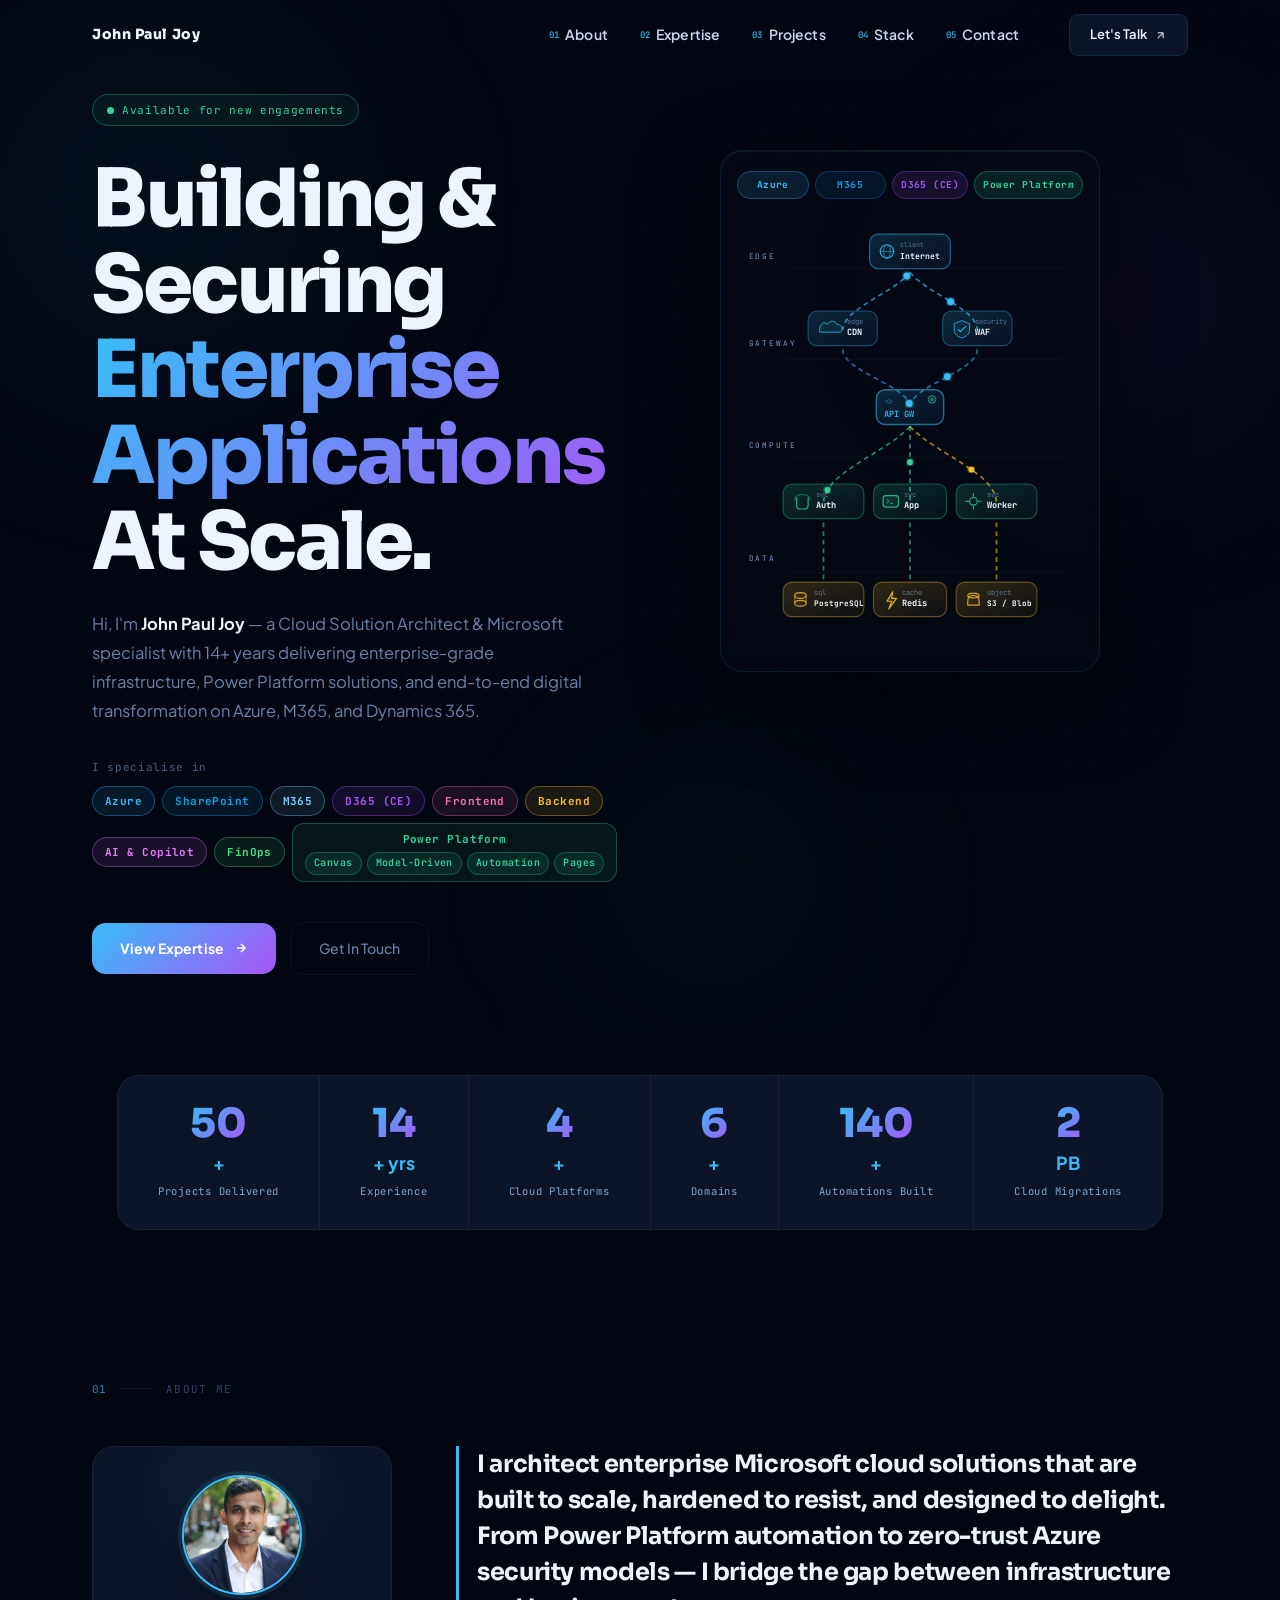
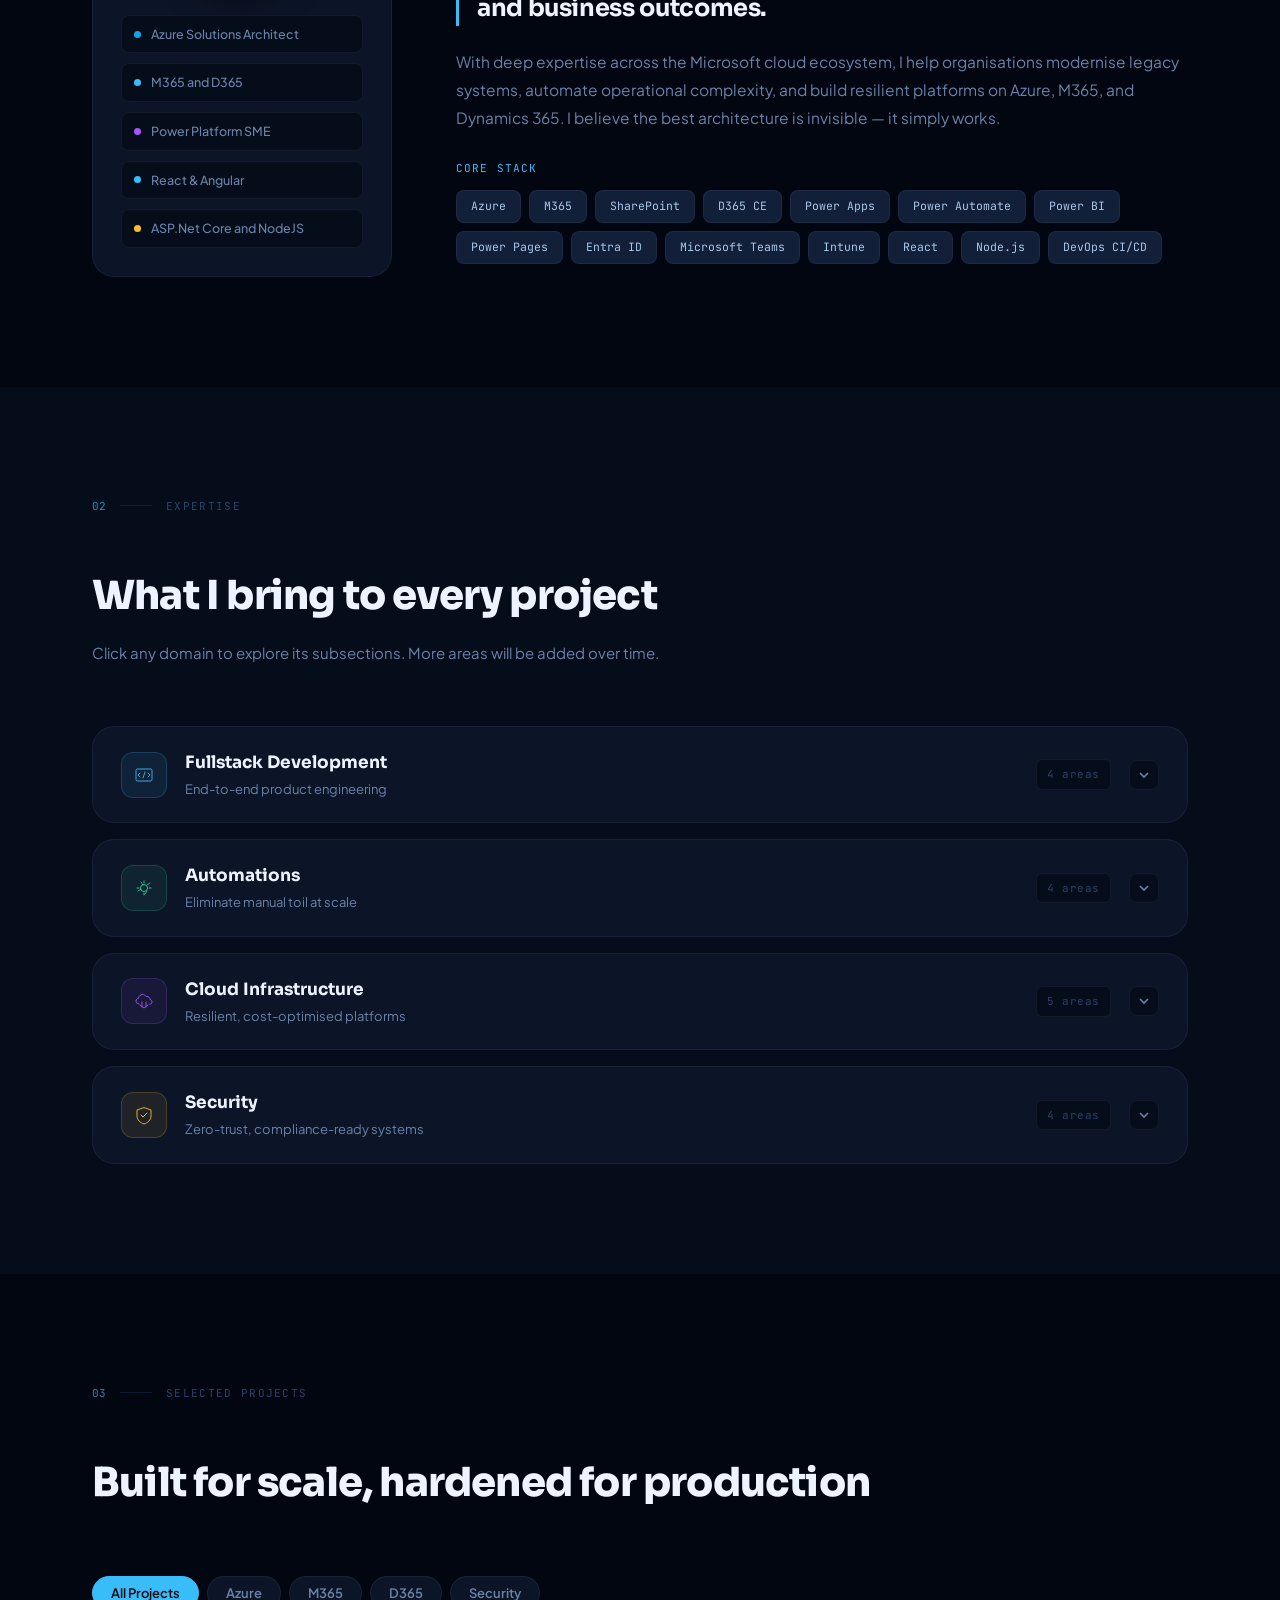
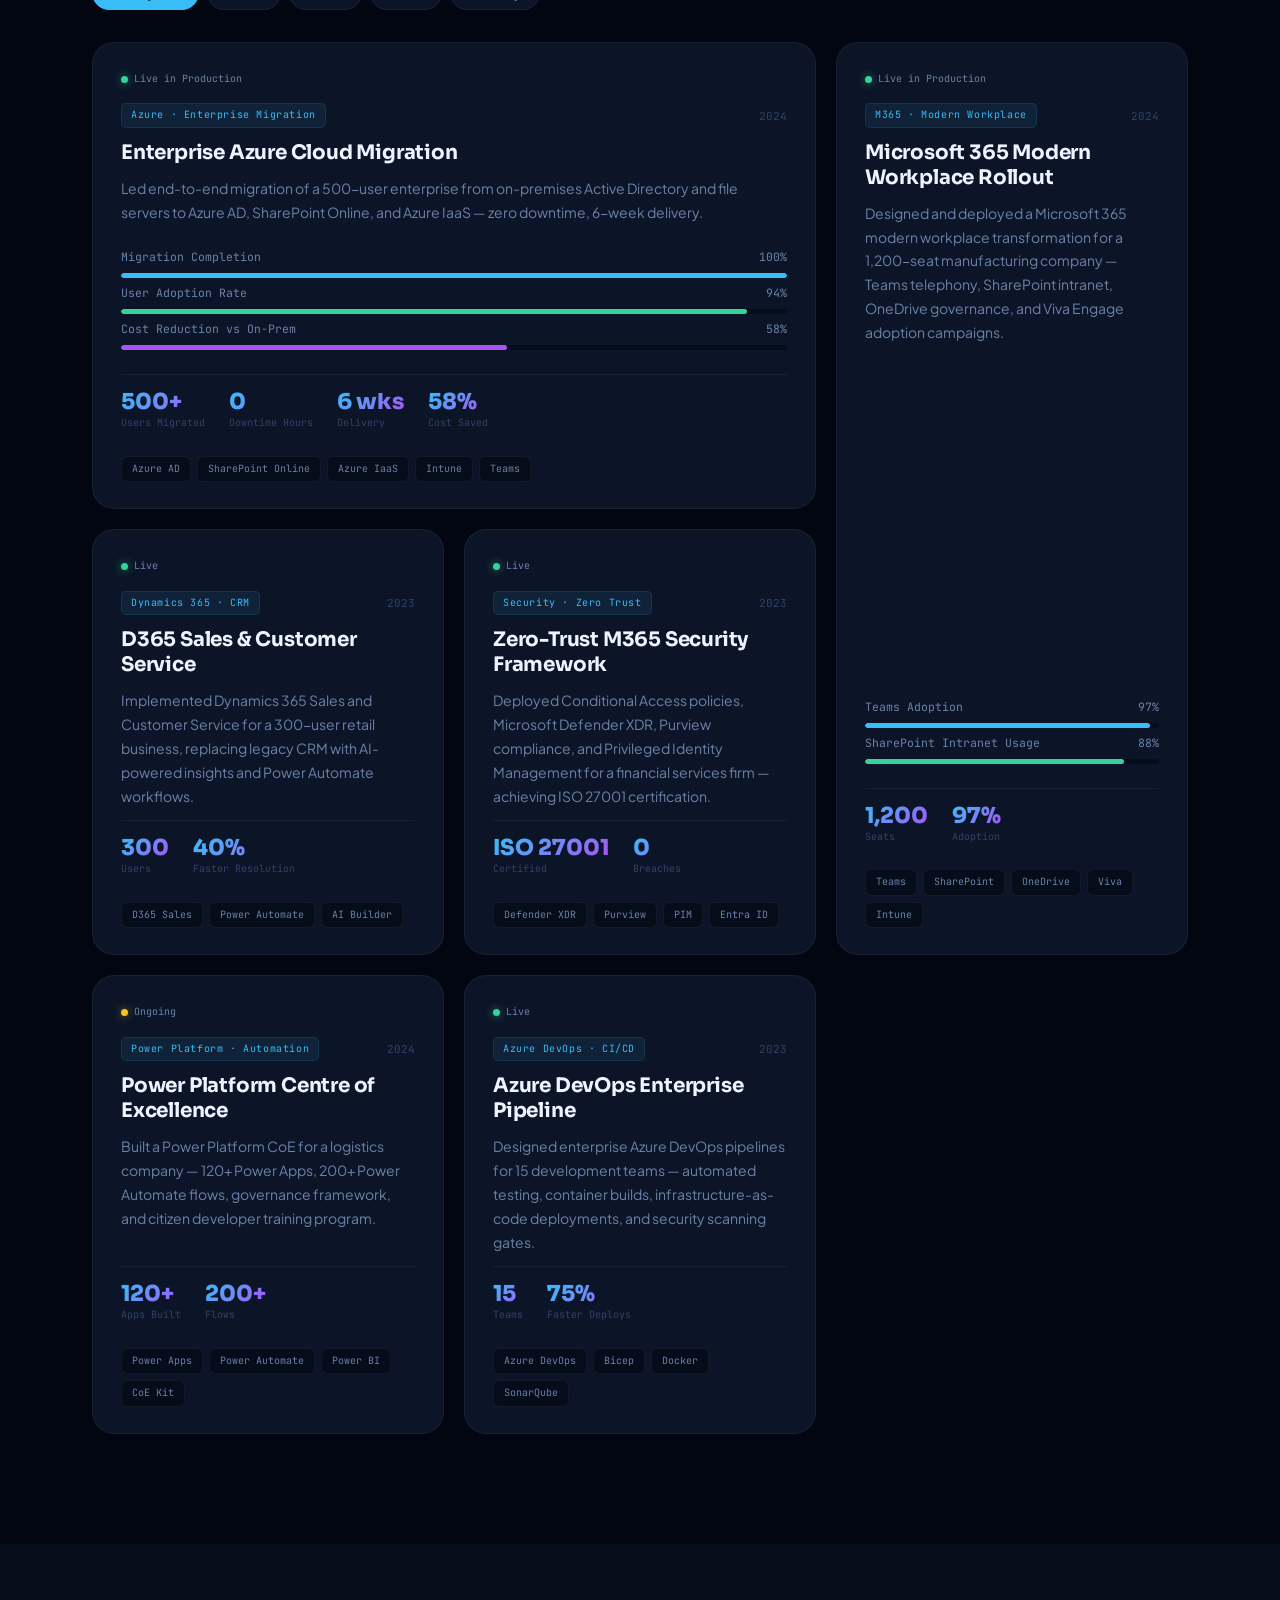
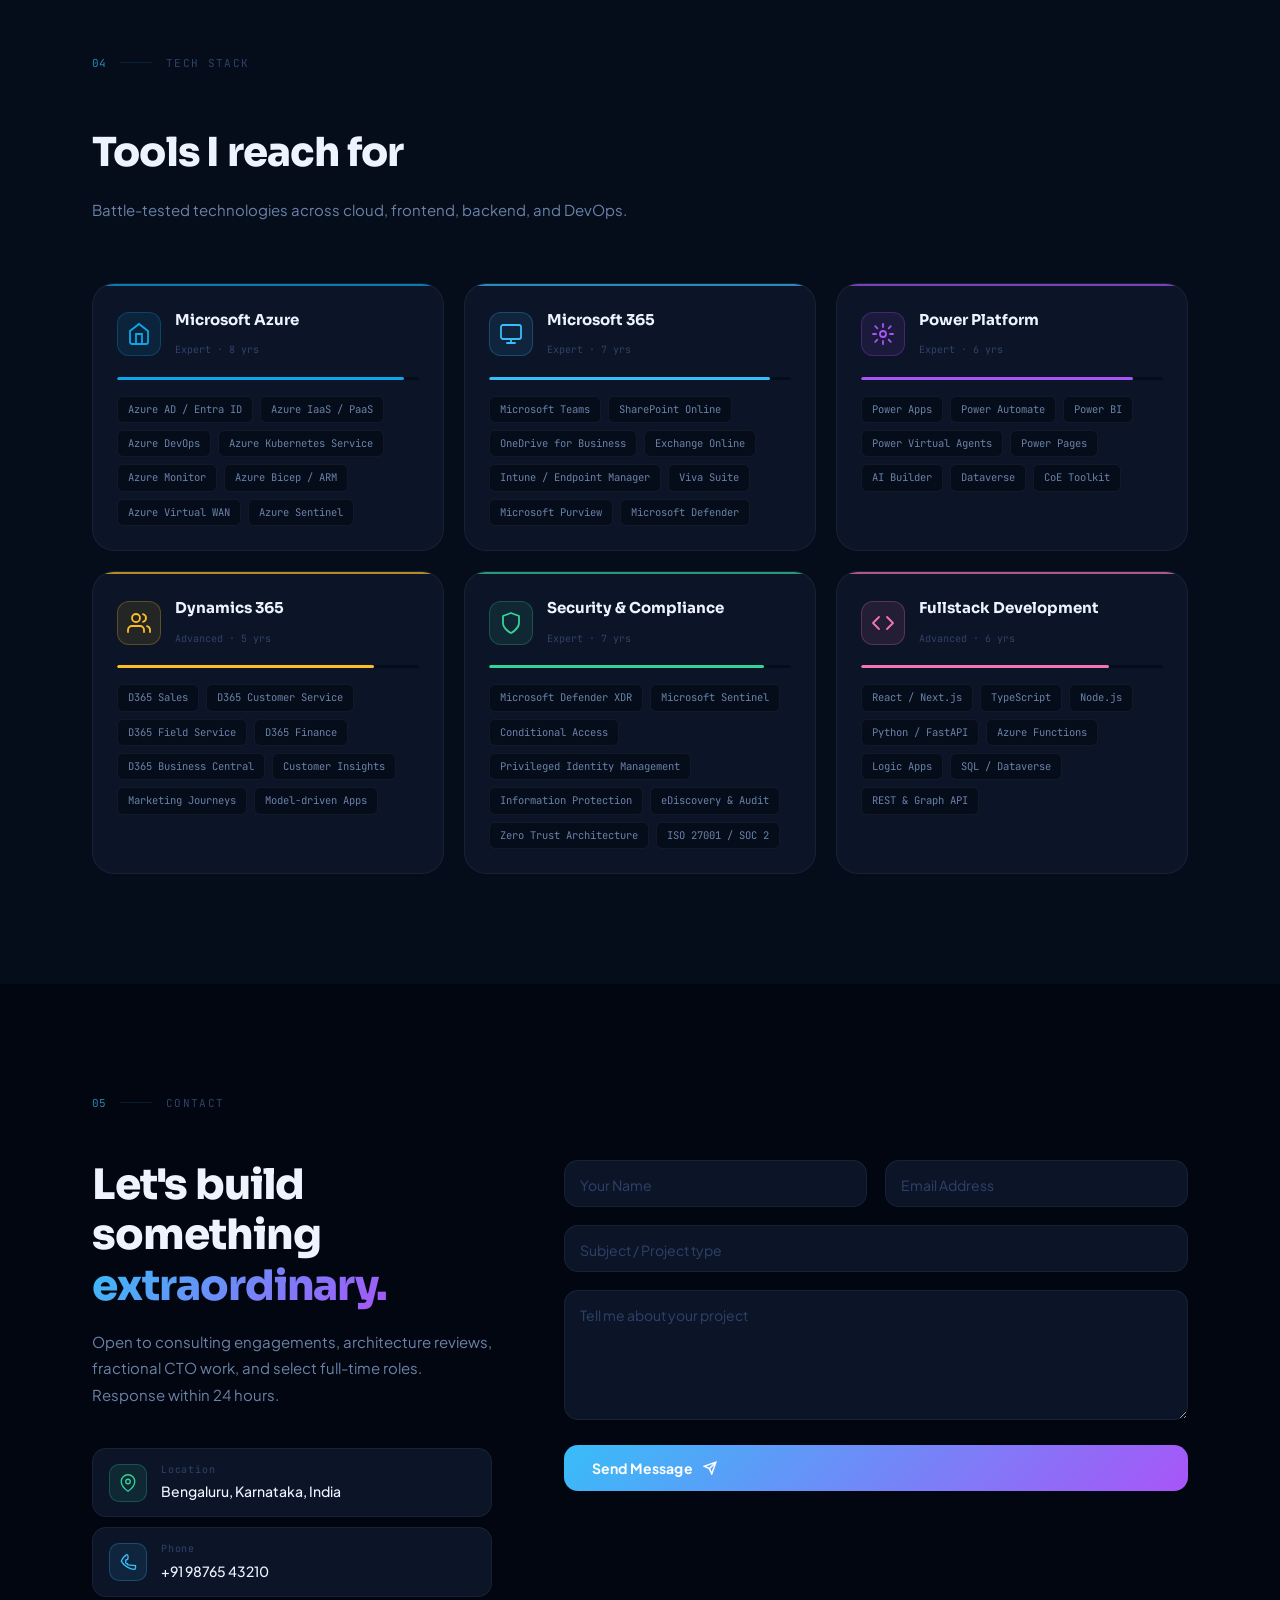
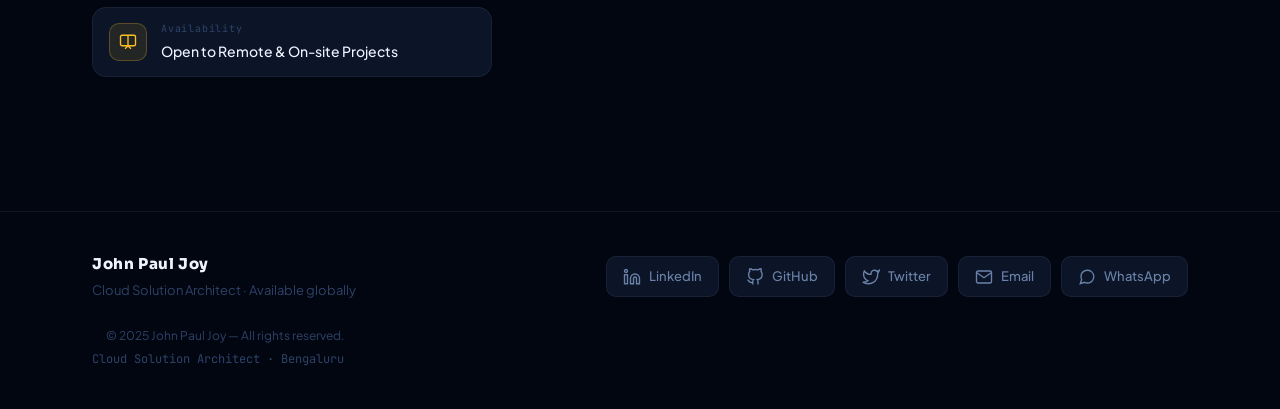
==== commit 3688f12e: "Changed Changed few Sections" ====
--- a/index.html
+++ b/index.html
@@ -70,12 +70,12 @@
 
     <h1 class="hero-h1">
       <span class="hl" style="--i:0">Building &amp; Securing</span>
-      <span class="hl hero-grad" style="--i:1">Enterprise Cloud</span>
+      <span class="hl hero-grad" style="--i:1">Enterprise Applications</span>
       <span class="hl" style="--i:2">At Scale.</span>
     </h1>
 
     <p class="hero-sub">
-      Hi, I'm <strong style="color:var(--t1)">John Paul Joy</strong> — a Cloud Solution Architect &amp; Microsoft specialist with 8+ years delivering enterprise-grade infrastructure, Power Platform solutions, and end-to-end digital transformation on Azure, M365, and Dynamics 365.
+      Hi, I'm <strong style="color:var(--t1)">John Paul Joy</strong> — a Cloud Solution Architect &amp; Microsoft specialist with 14+ years delivering enterprise-grade infrastructure, Power Platform solutions, and end-to-end digital transformation on Azure, M365, and Dynamics 365.
     </p>
 
     <div class="spec-wrap">
@@ -287,18 +287,18 @@
     </div>
     <div class="stat-div"></div>
     <div class="stat-c">
-      <span class="sn">8</span><span class="su">+ yrs</span>
+      <span class="sn">14</span><span class="su">+ yrs</span>
       <span class="sk">Experience</span>
     </div>
     <div class="stat-div"></div>
     <div class="stat-c">
-      <span class="sn">3</span><span class="su">+</span>
+      <span class="sn">4</span><span class="su">+</span>
       <span class="sk">Cloud Platforms</span>
     </div>
     <div class="stat-div"></div>
     <div class="stat-c">
-      <span class="sn">15</span><span class="su">+</span>
-      <span class="sk">Certifications</span>
+      <span class="sn">6</span><span class="su">+</span>
+      <span class="sk">Domains</span>
     </div>
     <div class="stat-div"></div>
     <div class="stat-c">
@@ -328,10 +328,11 @@
             <img src="[data-uri]" alt="John Paul Joy" style="width:100%;height:100%;object-fit:cover;object-position:center top;border-radius:50%;display:block;"/>
           </div>
           <div class="av-certs">
-            <div class="av-cert"><span class="cert-dot" style="--cc:#0ea5e9"></span>Azure Solutions Architect Expert</div>
-            <div class="av-cert"><span class="cert-dot" style="--cc:#38bdf8"></span>Microsoft 365 Enterprise Admin</div>
-            <div class="av-cert"><span class="cert-dot" style="--cc:#a855f7"></span>Power Platform Functional Consultant</div>
-            <div class="av-cert"><span class="cert-dot" style="--cc:#fbbf24"></span>Dynamics 365 Functional Consultant</div>
+            <div class="av-cert"><span class="cert-dot" style="--cc:#0ea5e9"></span>Azure Solutions Architect</div>
+            <div class="av-cert"><span class="cert-dot" style="--cc:#38bdf8"></span>M365 and D365</div>
+            <div class="av-cert"><span class="cert-dot" style="--cc:#a855f7"></span>Power Platform SME</div>
+            <div class="av-cert"><span class="cert-dot" style="--cc:#38bdf8"></span>React & Angular</div>
+            <div class="av-cert"><span class="cert-dot" style="--cc:#fbbf24"></span>ASP.Net Core and NodeJS</div>
           </div>
         </div>
       </div>
@@ -363,7 +364,7 @@
             <span>Intune</span>
             <span>React</span>
             <span>Node.js</span>
-            <span>CI/CD</span>
+            <span>DevOps CI/CD</span>
           </div>
         </div>
       </div>
@@ -399,10 +400,10 @@
         </div>
         <div class="d-panel">
           <div class="d-panel-in">
-            <div class="si"><div class="si-dot" style="--sc:#38bdf8"></div><div class="si-body"><h4>Frontend Engineering</h4><p>React, Next.js, Vue 3 — pixel-perfect, accessible, performance-first UIs with modern state management and design systems.</p><div class="si-chips"><span>React</span><span>Next.js</span><span>TypeScript</span><span>Tailwind</span><span>Vite</span></div></div></div>
-            <div class="si"><div class="si-dot" style="--sc:#38bdf8"></div><div class="si-body"><h4>Backend &amp; APIs</h4><p>Microservices, RESTful &amp; GraphQL APIs, and event-driven backends built for durability and horizontal scale.</p><div class="si-chips"><span>Node.js</span><span>Python</span><span>Go</span><span>FastAPI</span><span>GraphQL</span></div></div></div>
-            <div class="si"><div class="si-dot" style="--sc:#38bdf8"></div><div class="si-body"><h4>Databases &amp; Data Stores</h4><p>Relational, document, key-value, vector, and time-series databases modelled for query performance and operational simplicity.</p><div class="si-chips"><span>PostgreSQL</span><span>MongoDB</span><span>Redis</span><span>DynamoDB</span><span>ClickHouse</span></div></div></div>
-            <div class="si"><div class="si-dot" style="--sc:#38bdf8"></div><div class="si-body"><h4>Mobile Development</h4><p>Cross-platform mobile apps with native-grade performance, deep-linking, and offline-first architecture.</p><div class="si-chips"><span>React Native</span><span>Flutter</span><span>Expo</span><span>PWA</span></div></div></div>
+            <div class="si"><div class="si-dot" style="--sc:#38bdf8"></div><div class="si-body"><h4>Frontend Engineering</h4><p>React and Angular focussed on performance-first UIs with modern state management and design systems.</p><div class="si-chips"><span>React</span><span>Angular</span><span>TypeScript</span><span>Tailwind</span></div></div></div>
+            <div class="si"><div class="si-dot" style="--sc:#38bdf8"></div><div class="si-body"><h4>Backend &amp; APIs</h4><p>Microservices, RESTful &amp; GraphQL APIs, and event-driven backends built for durability and horizontal scale.</p><div class="si-chips"><span>ASP.Net Core</span><span>Node.js</span><span>GraphQL</span></div></div></div>
+            <div class="si"><div class="si-dot" style="--sc:#38bdf8"></div><div class="si-body"><h4>Databases &amp; Data Stores</h4><p>Relational, document, key-value, vector, and time-series databases modelled for query performance and operational simplicity.</p><div class="si-chips"><span>PostgreSQL</span><span>MongoDB</span><span>Redis</span><span>DynamoDB</span><span>SQL Server</span></div></div></div>
+            <div class="si"><div class="si-dot" style="--sc:#38bdf8"></div><div class="si-body"><h4>Mobile Development</h4><p>Cross-platform mobile apps with native-grade performance, deep-linking, and offline-first architecture.</p><div class="si-chips"><span>React Native</span></div></div></div>
             <!-- ADD MORE SUB-ITEMS HERE -->
           </div>
         </div>
--- a/style.css
+++ b/style.css
@@ -598,10 +598,12 @@
 .si-body p  { font-size: 13.5px; color: var(--t2); line-height: 1.65; margin-bottom: 10px; }
 .si-chips   { display: flex; flex-wrap: wrap; gap: 6px; }
 .si-chips span {
-  padding: 3px 9px; border-radius: 5px;
-  background: var(--bg2); border: 1px solid var(--bdr-soft);
-  font-family: 'JetBrains Mono', monospace; font-size: 10px; color: var(--t3);
-}
+  padding: 4px 10px; border-radius: 5px;
+  background: rgba(56,189,248,0.07); border: 1px solid rgba(56,189,248,0.3);
+  font-family: 'JetBrains Mono', monospace; font-size: 10.5px; color: #7dd3fc;
+  transition: border-color 0.2s, color 0.2s;
+}
+.si-chips span:hover { border-color: var(--blue); color: var(--blue); }
 
 /* ── 14. PROJECTS — BENTO GRID ────────────────── */
 .bento {
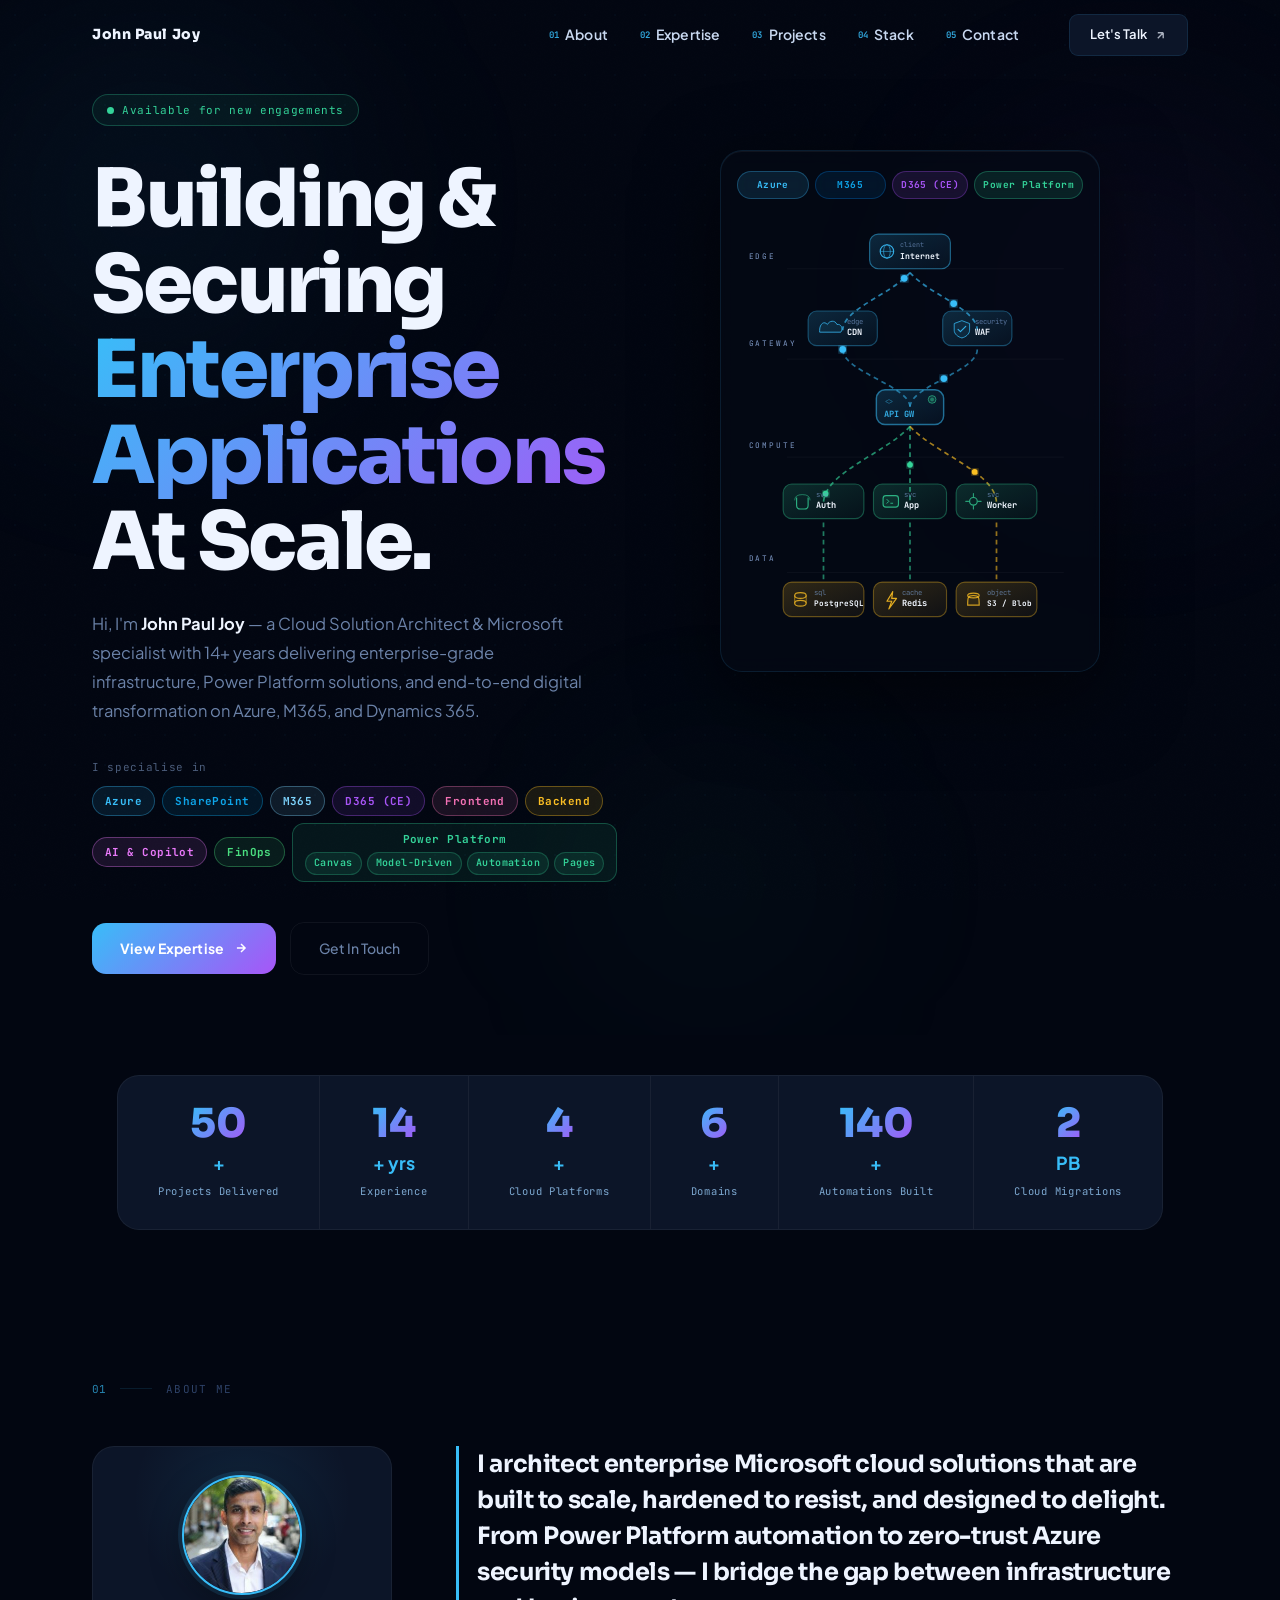
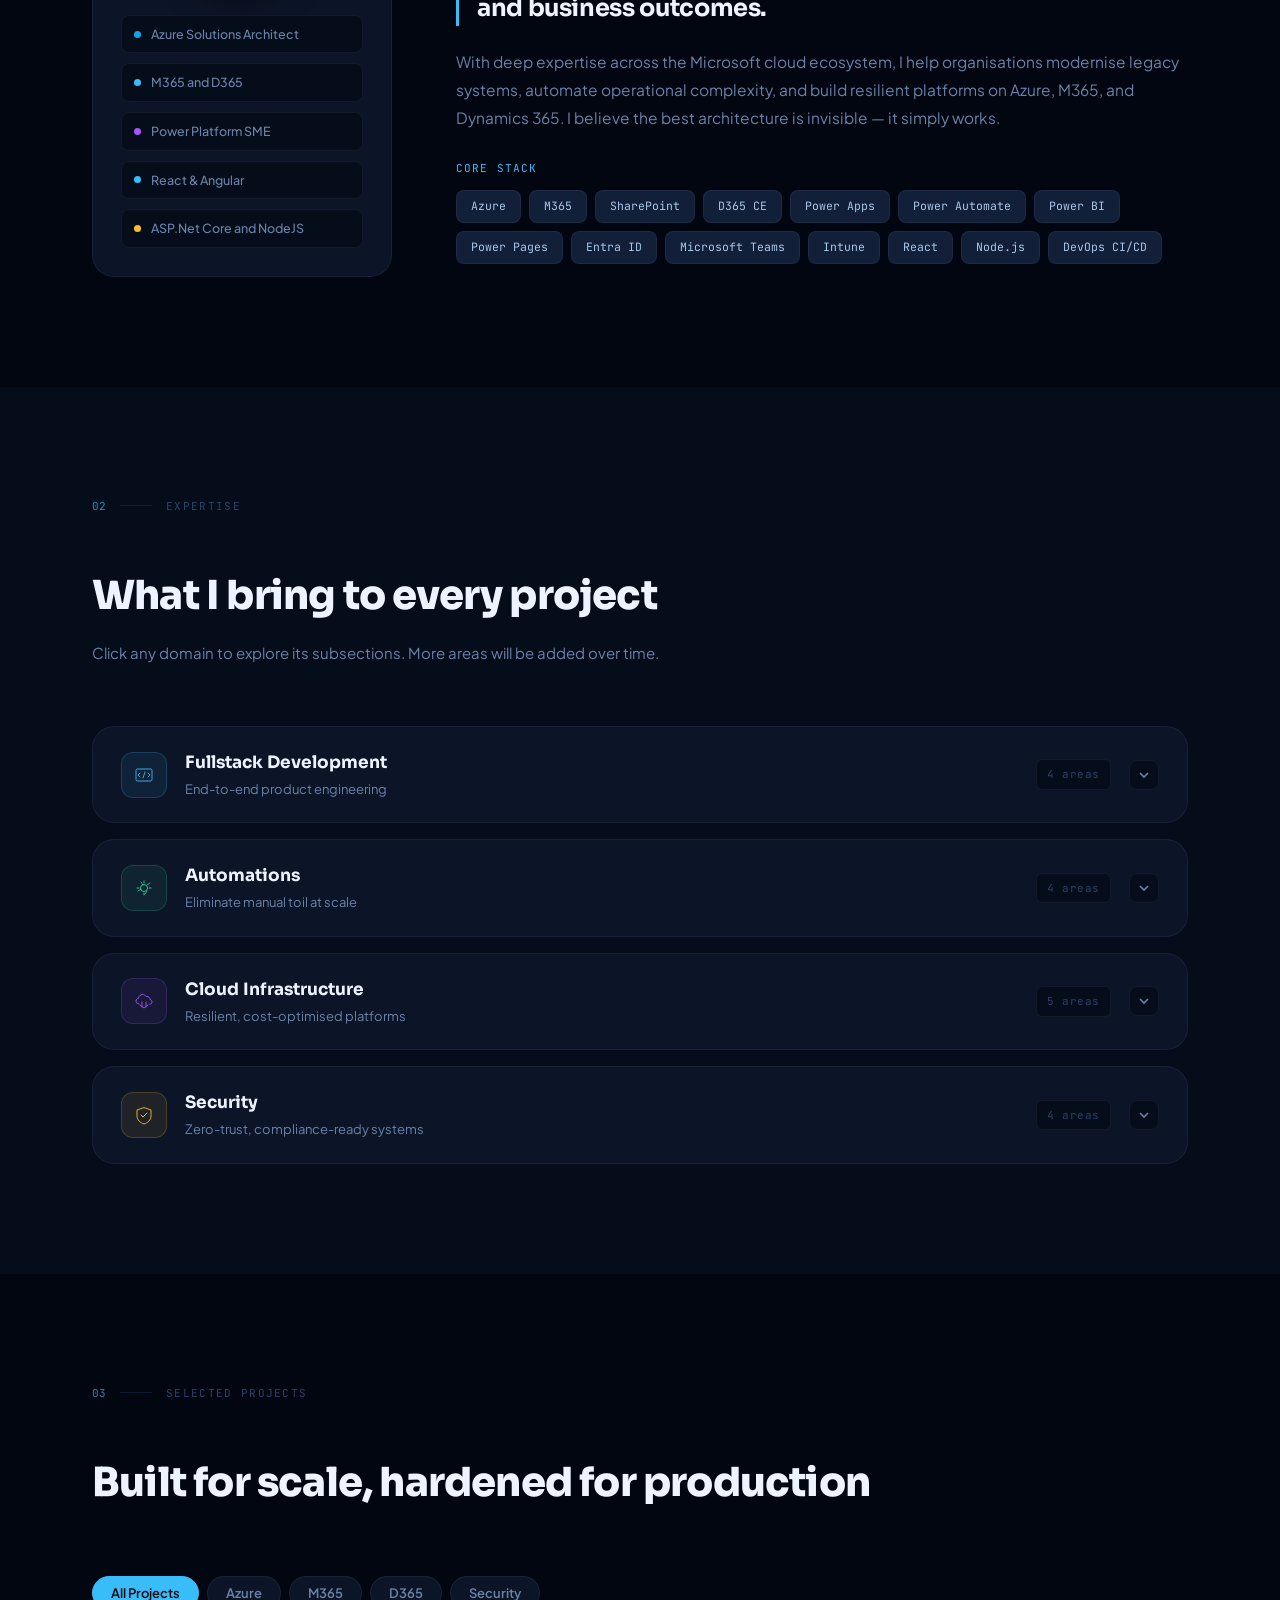
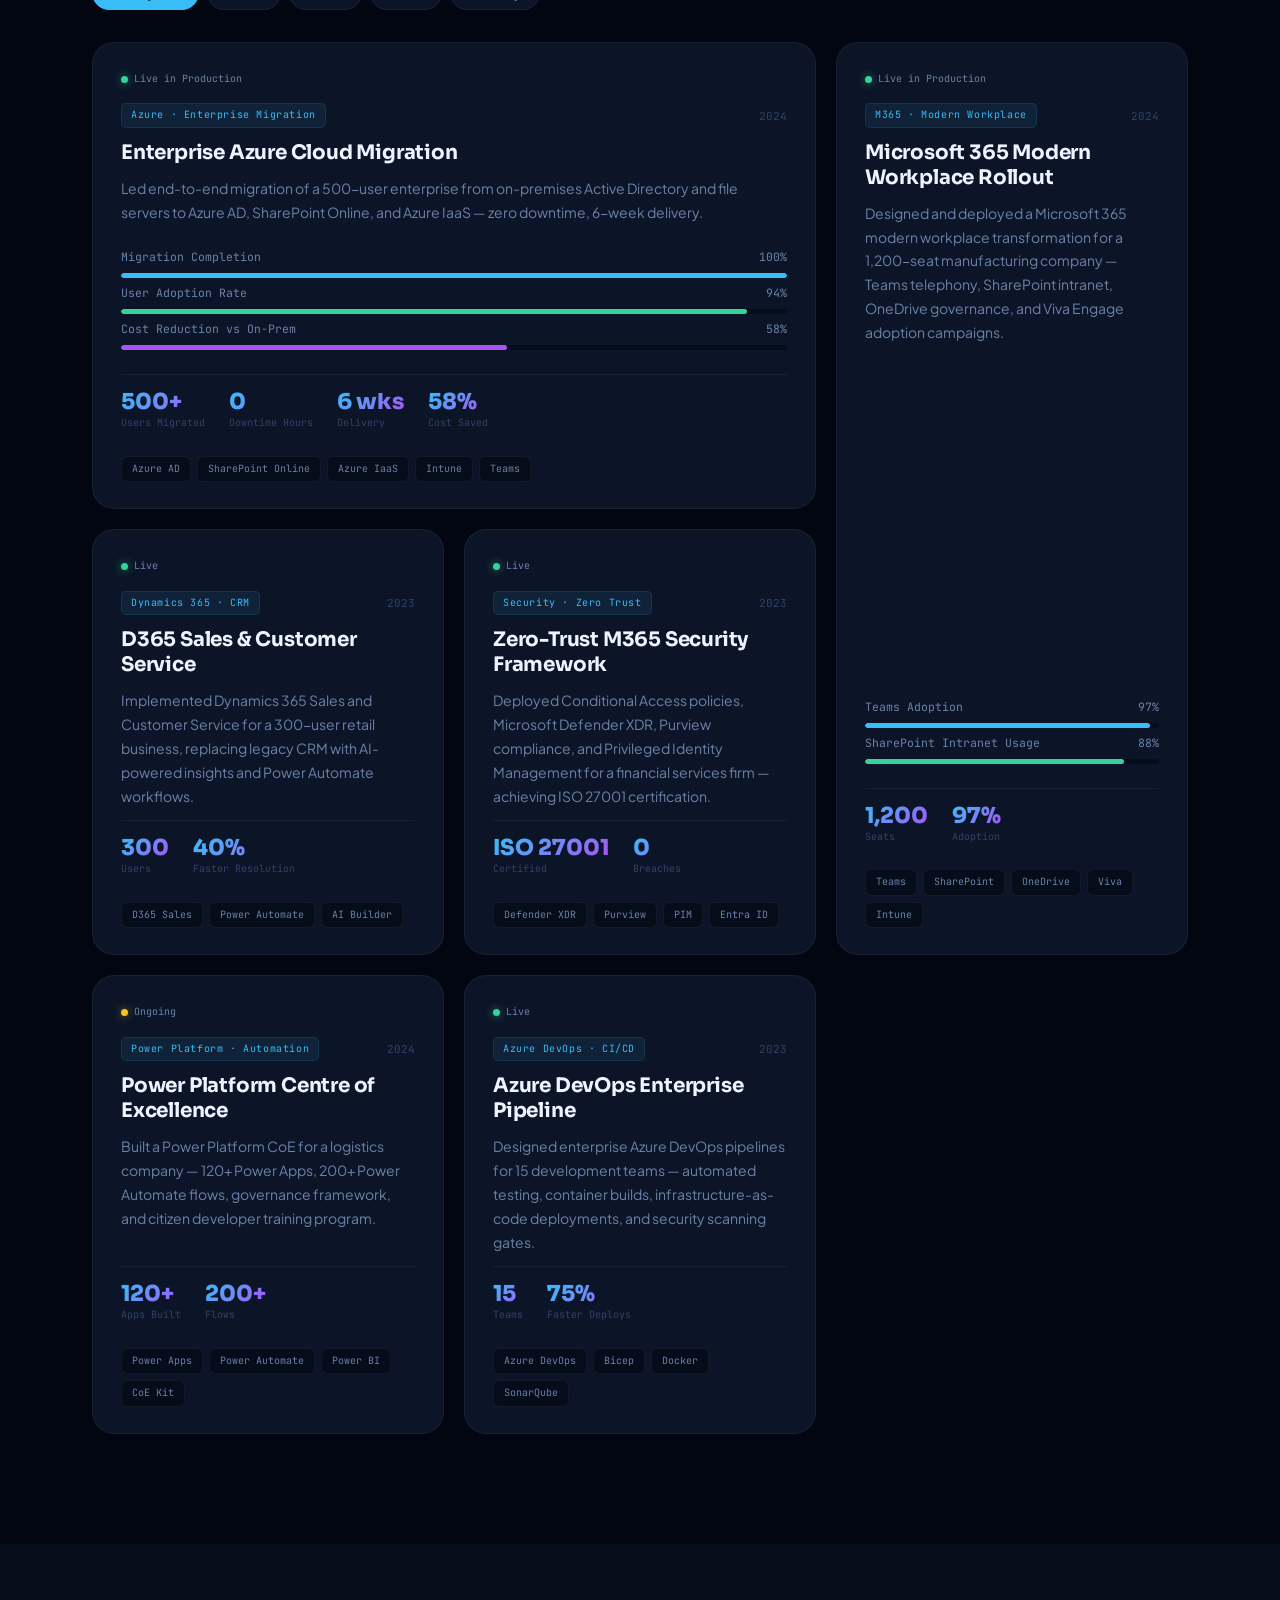
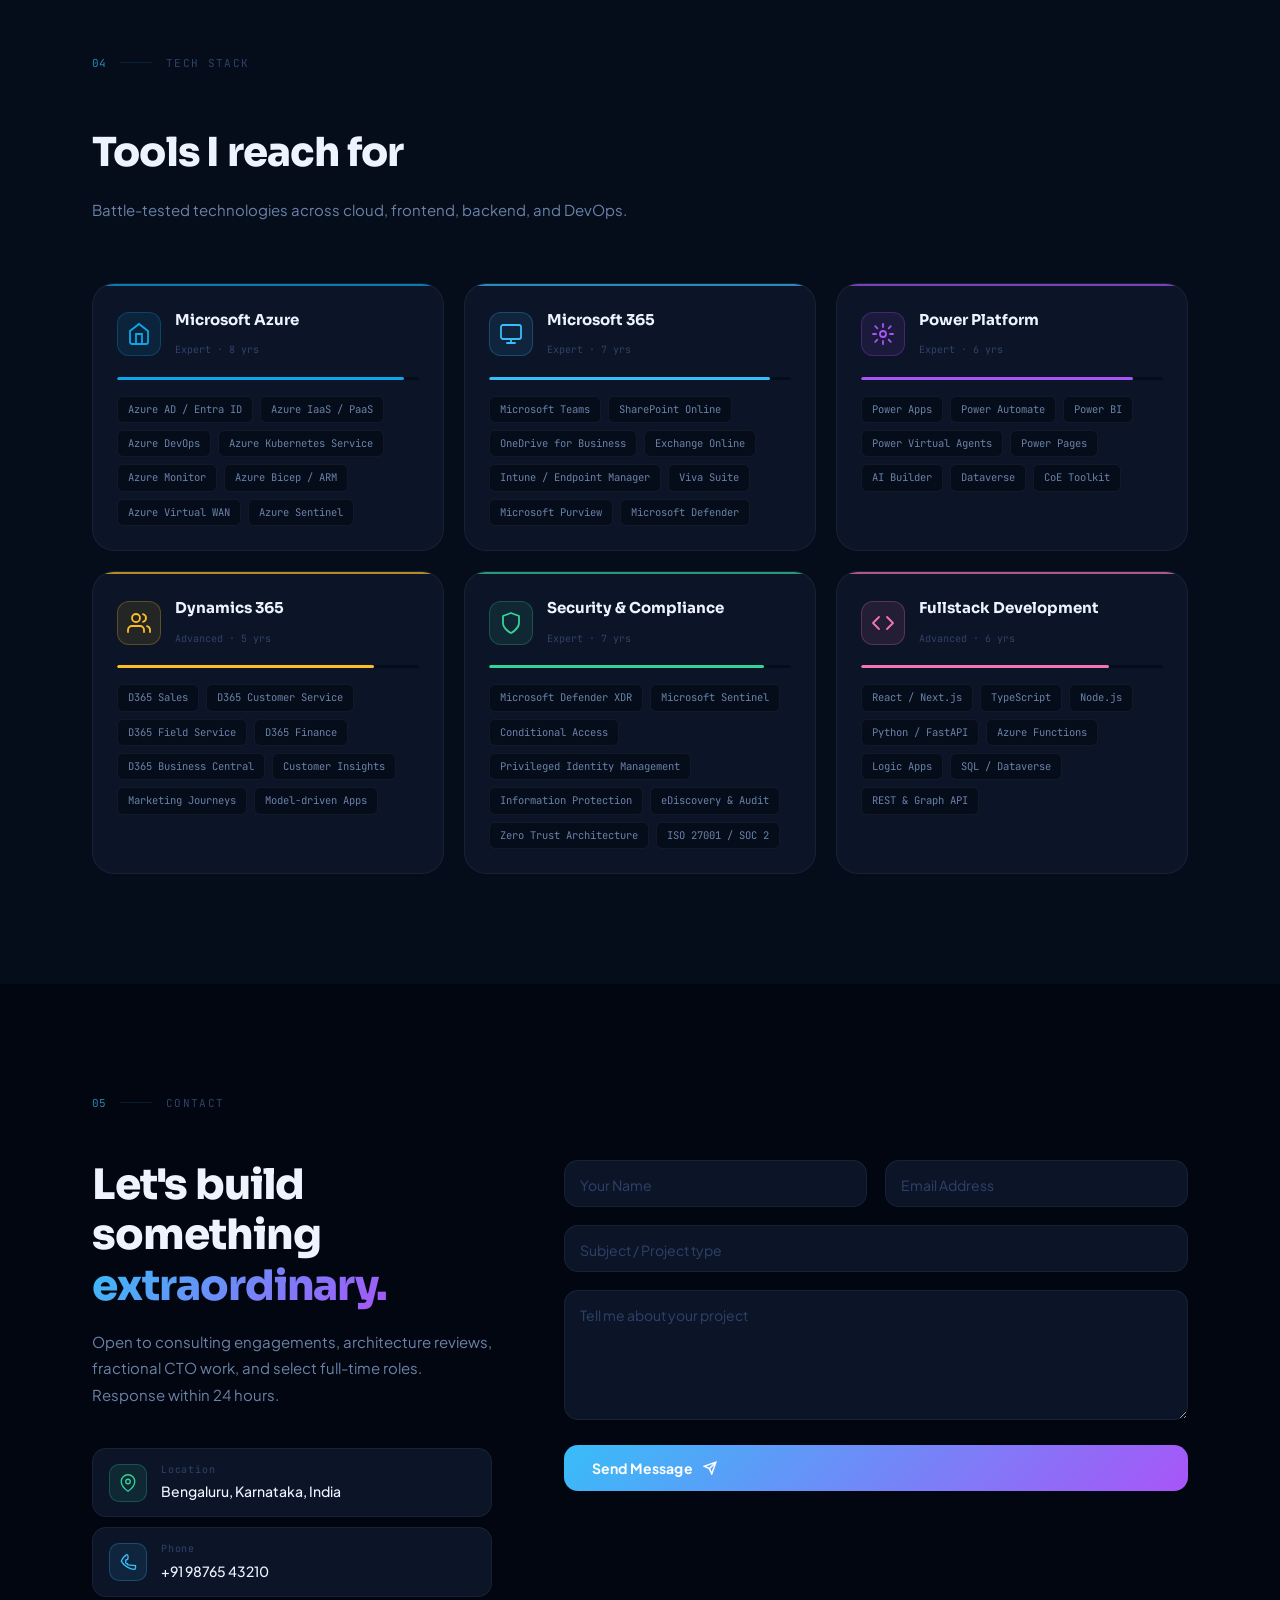
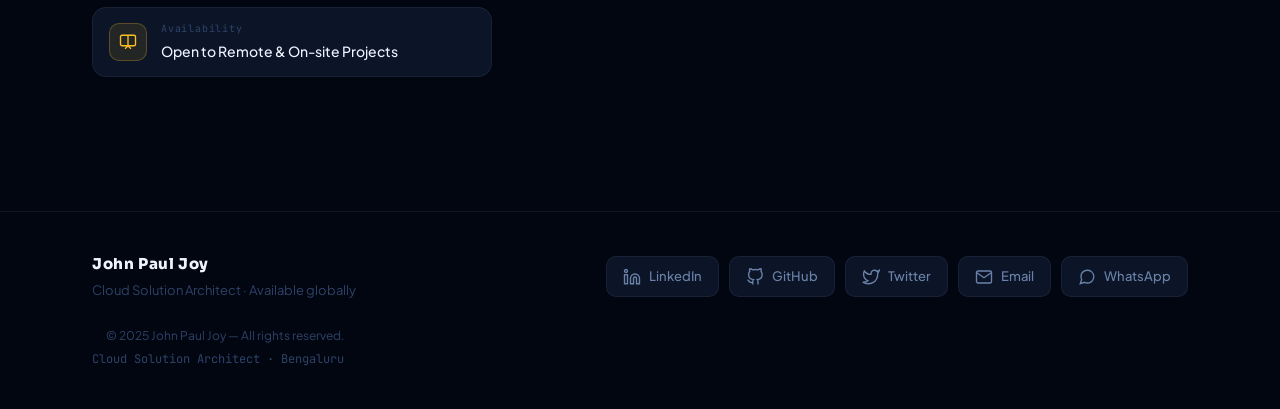
==== commit f2dd957e: "Added Reply" ====
--- a/index.html
+++ b/index.html
@@ -750,7 +750,9 @@
 
       </div>
 
-      <form class="contact-form reveal" onsubmit="handleSubmit(event)">
+      <!--<form class="contact-form reveal" onsubmit="handleSubmit(event)">-->
+        <form  class="contact-form" action="https://api.web3forms.com/submit" method="POST">
+        <input type="hidden" name="access_key" value="03ff1be2-ec96-40d3-a60a-9f529e21d1bf">
         <div class="frow">
           <div class="fw"><input type="text" id="fn" class="fi" placeholder=" " required/><label class="fl" for="fn">Your Name</label></div>
           <div class="fw"><input type="email" id="fe" class="fi" placeholder=" " required/><label class="fl" for="fe">Email Address</label></div>
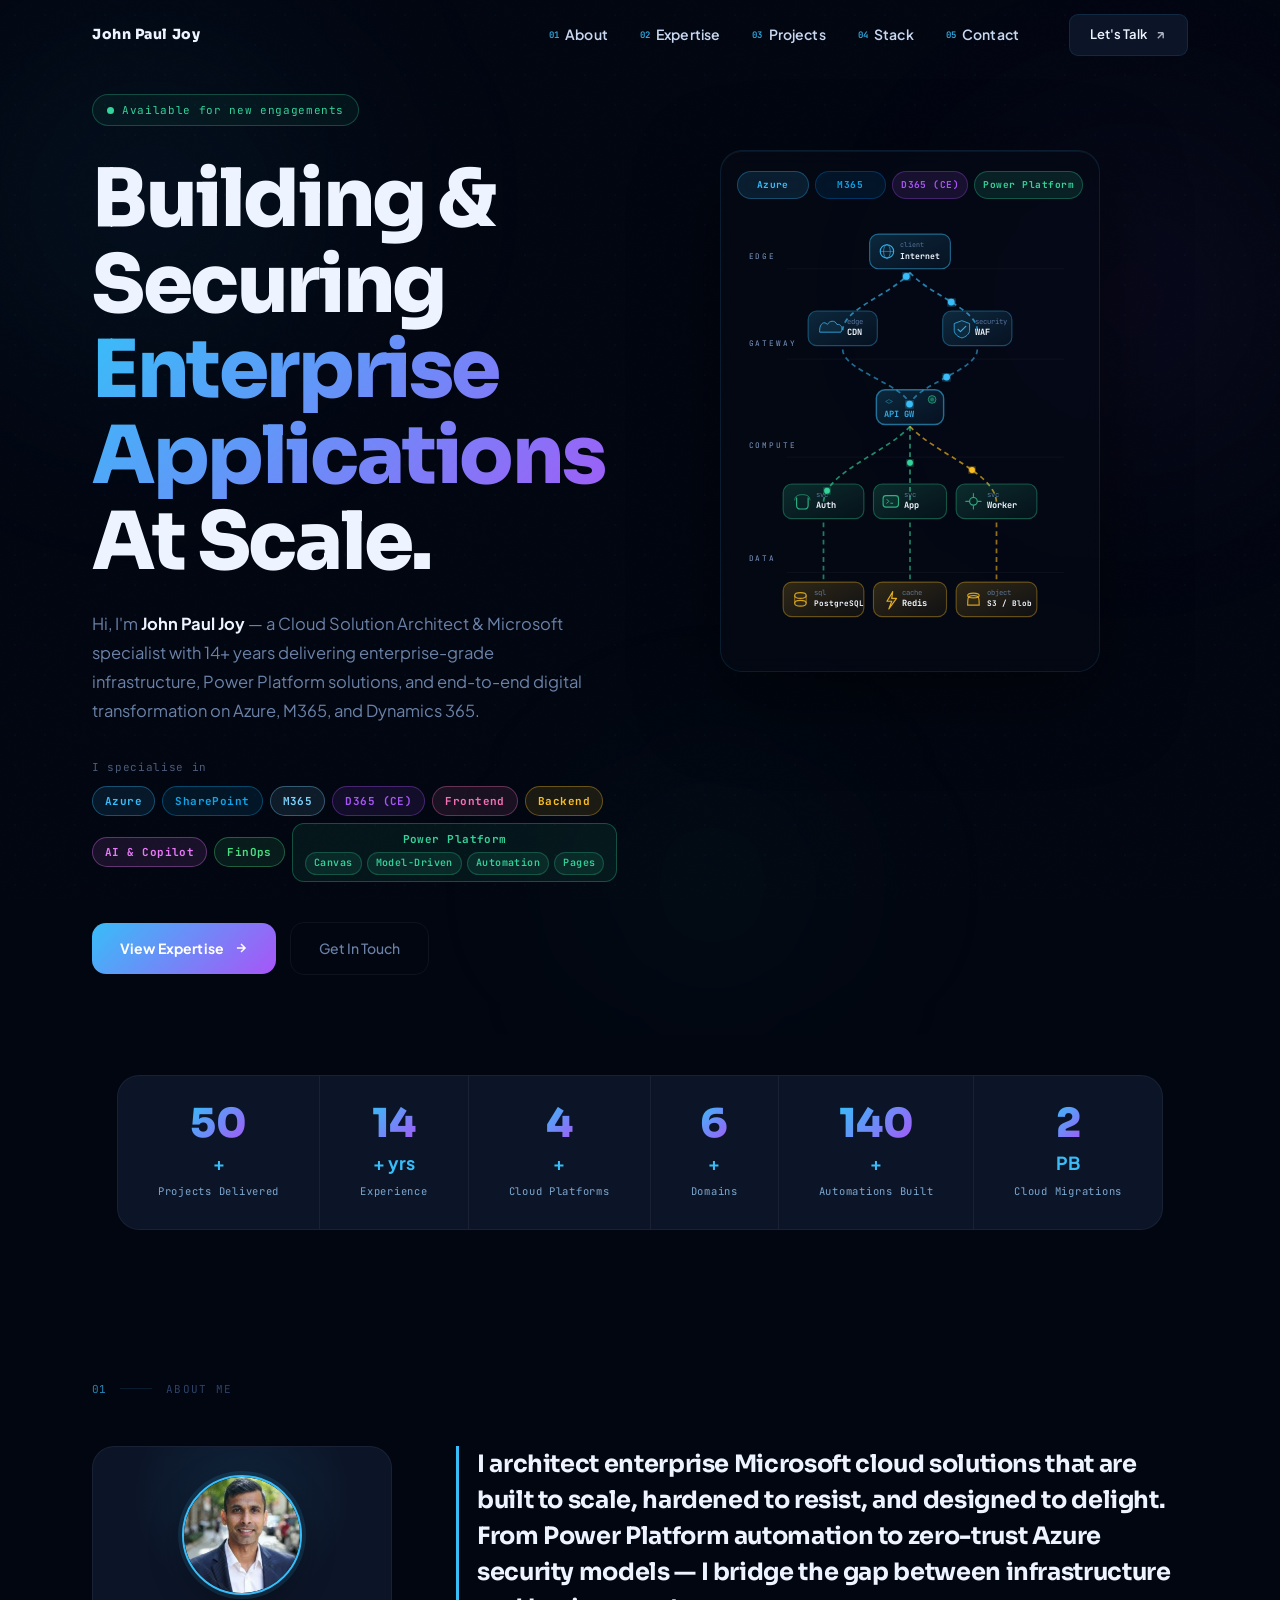
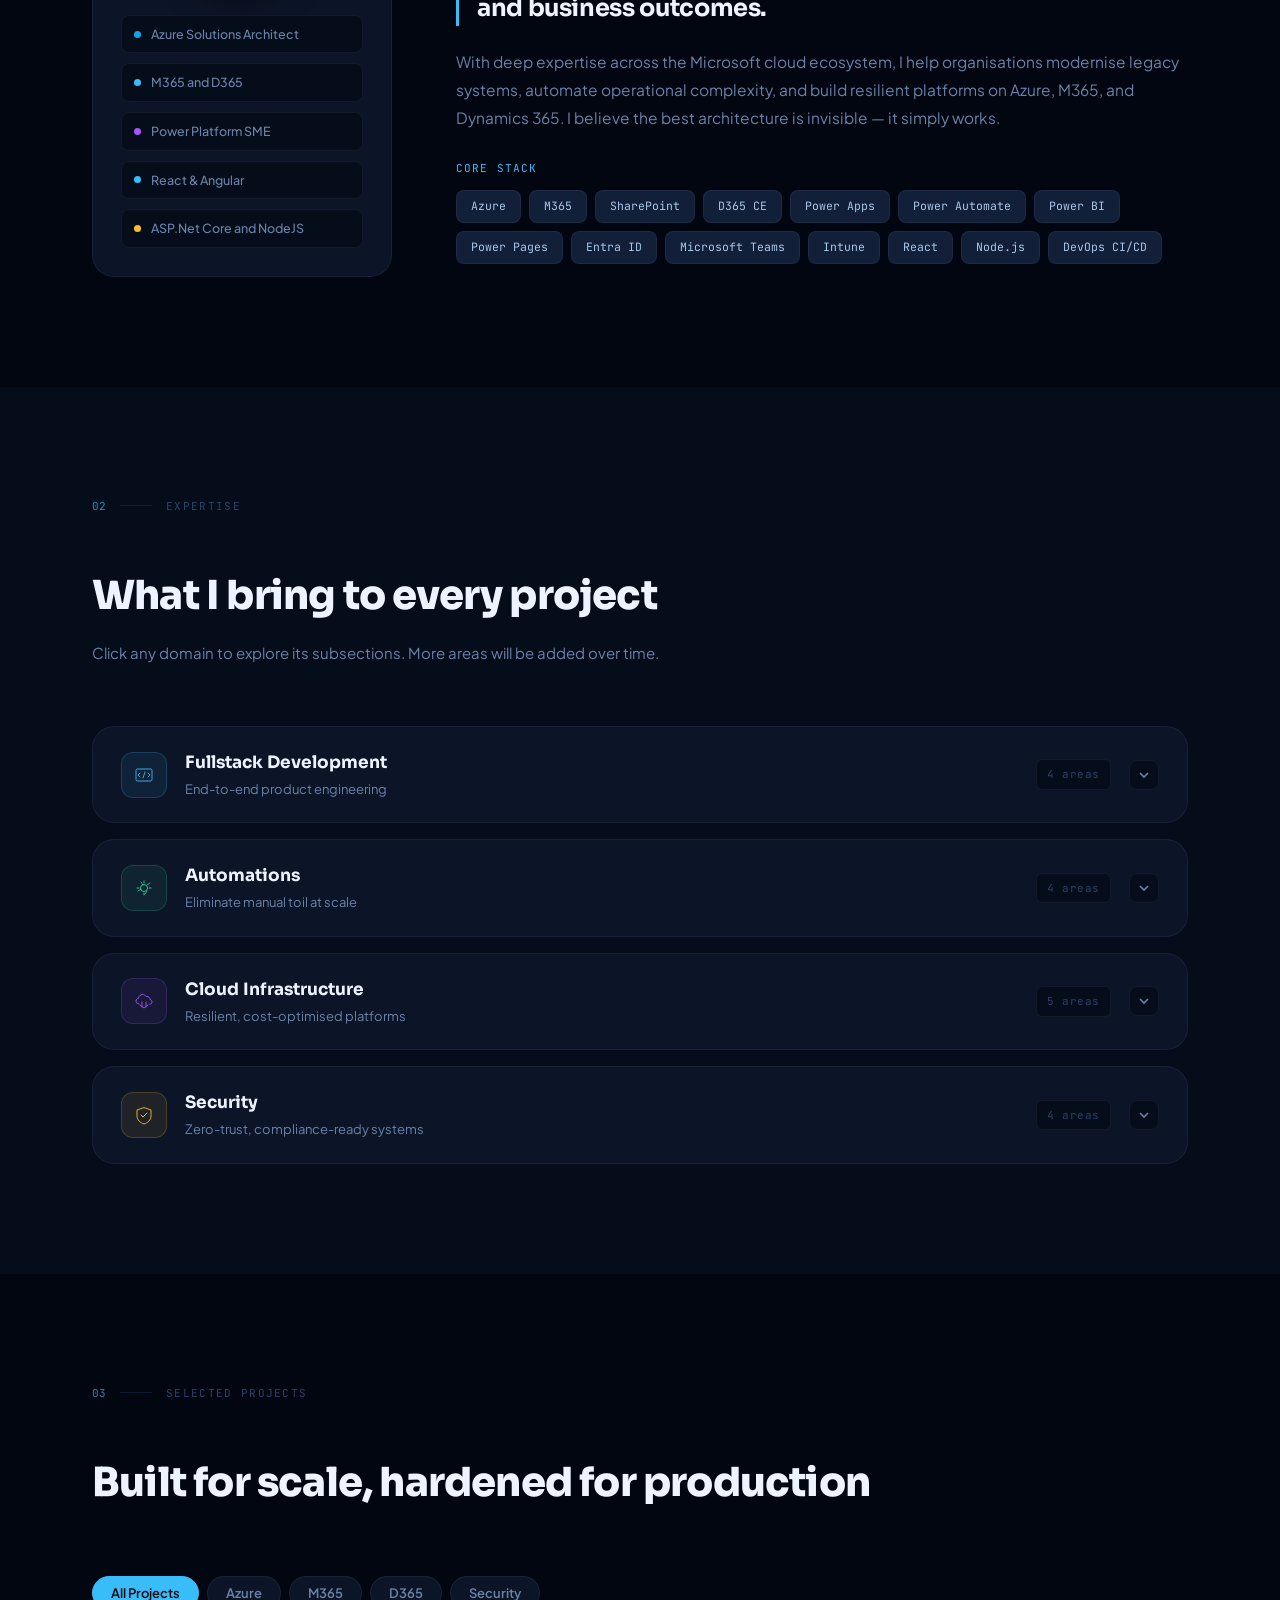
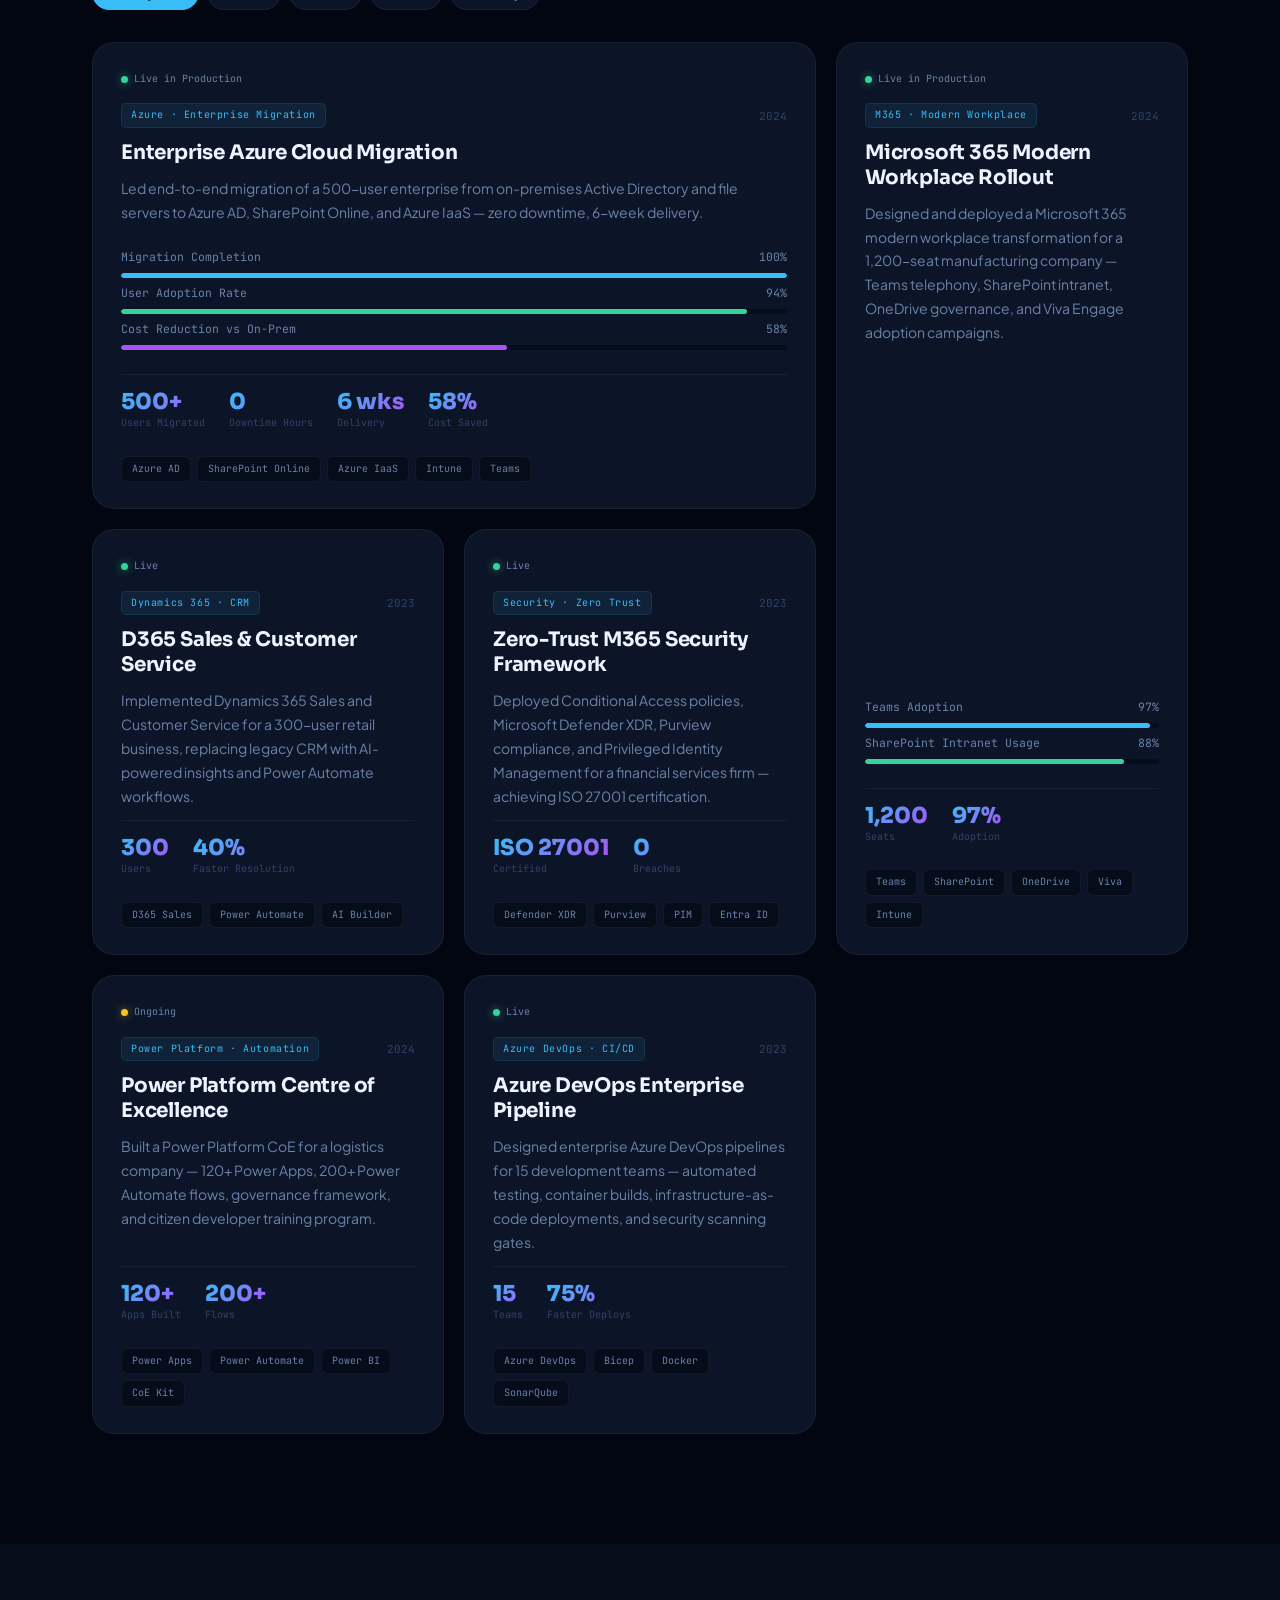
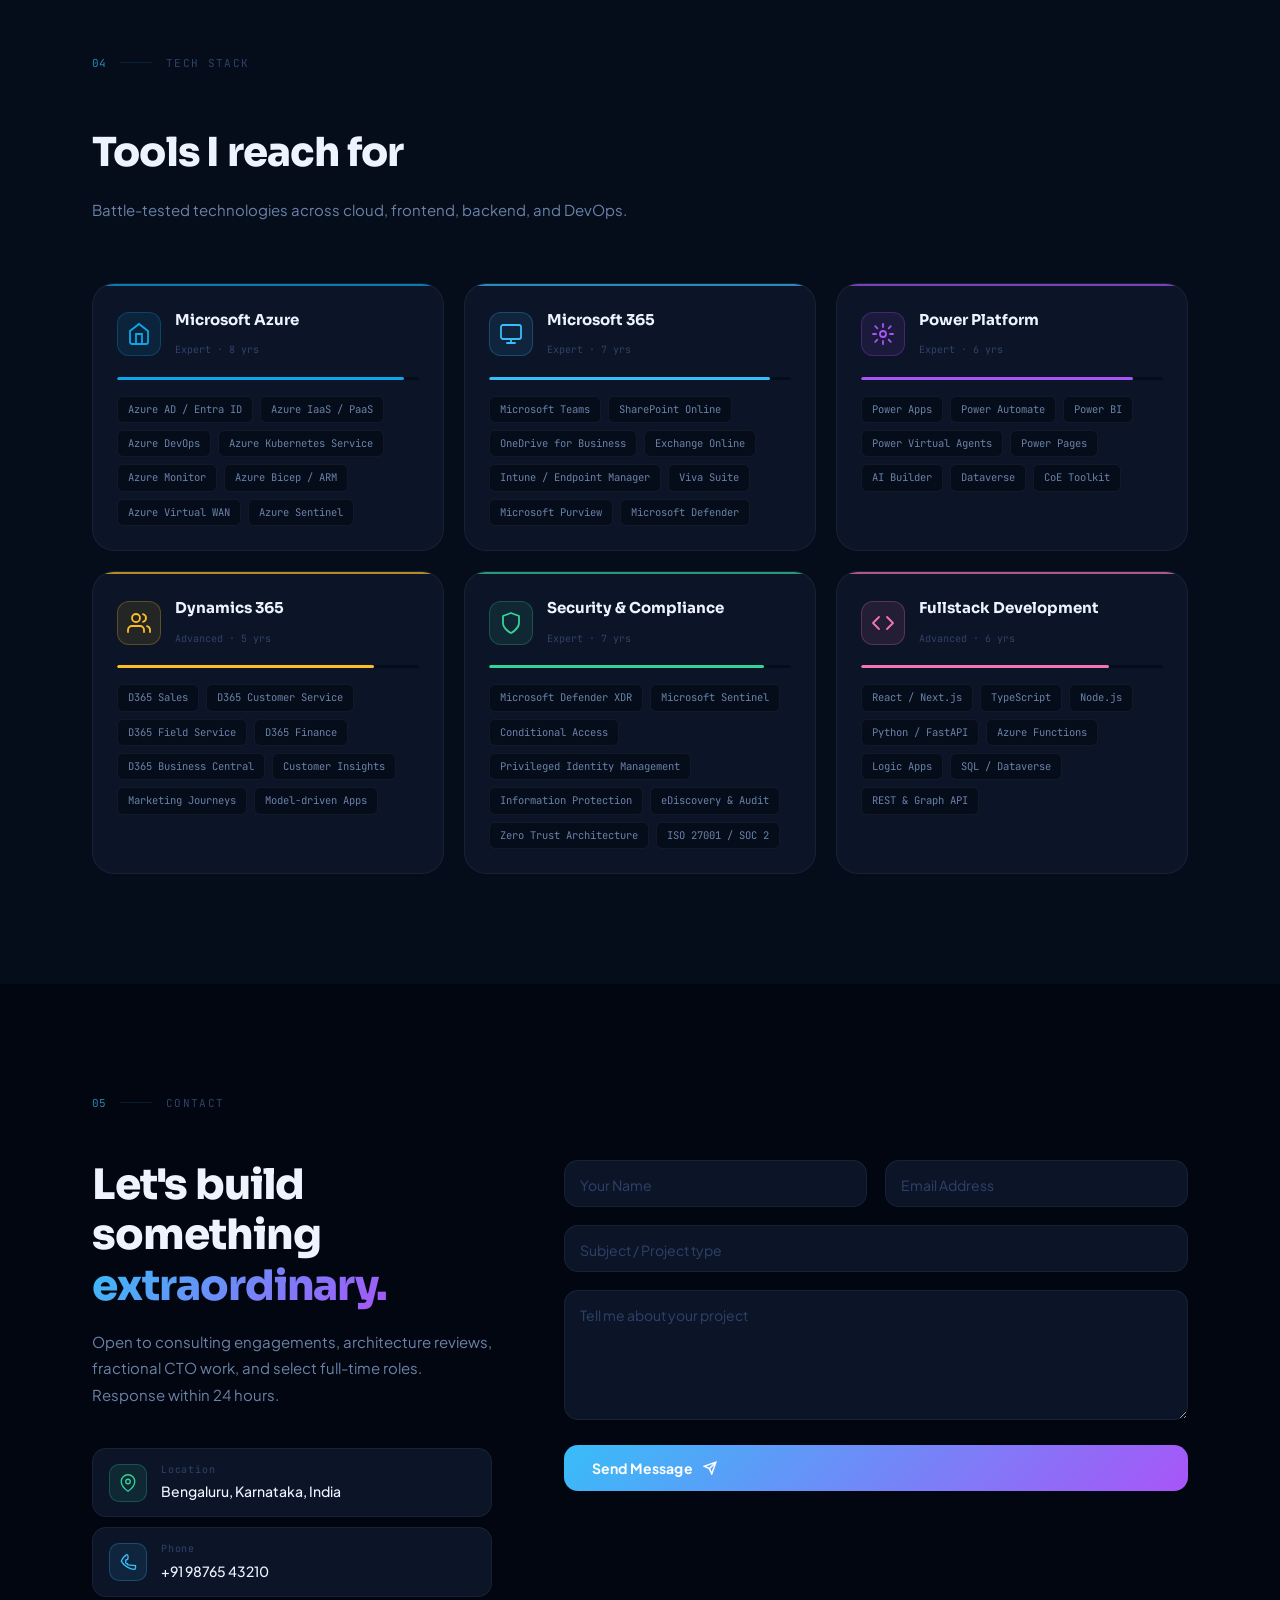
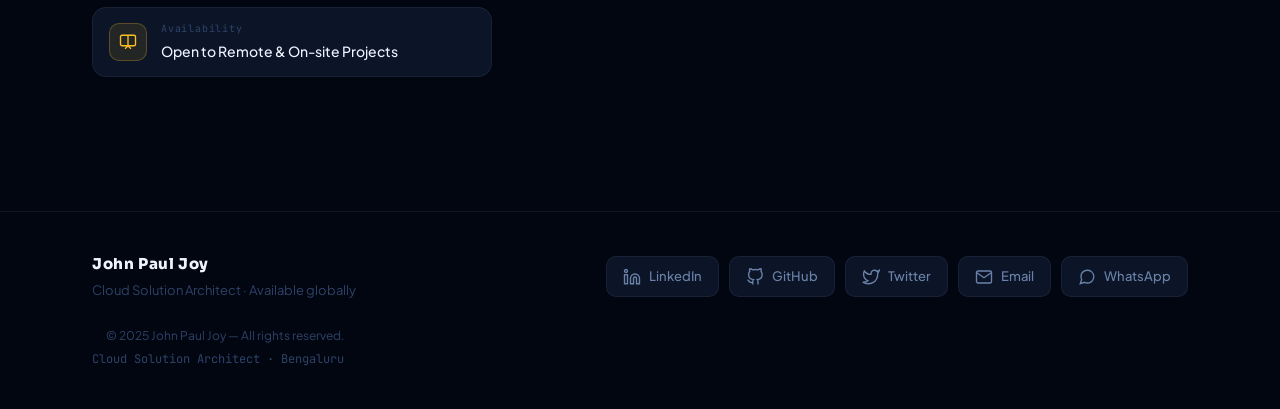
==== commit 333f1871: "Fixed the form bug" ====
--- a/index.html
+++ b/index.html
@@ -754,11 +754,11 @@
         <form  class="contact-form" action="https://api.web3forms.com/submit" method="POST">
         <input type="hidden" name="access_key" value="03ff1be2-ec96-40d3-a60a-9f529e21d1bf">
         <div class="frow">
-          <div class="fw"><input type="text" id="fn" class="fi" placeholder=" " required/><label class="fl" for="fn">Your Name</label></div>
-          <div class="fw"><input type="email" id="fe" class="fi" placeholder=" " required/><label class="fl" for="fe">Email Address</label></div>
-        </div>
-        <div class="fw"><input type="text" id="fs" class="fi" placeholder=" "/><label class="fl" for="fs">Subject / Project type</label></div>
-        <div class="fw"><textarea id="fm" class="fi fi-ta" rows="5" placeholder=" " required></textarea><label class="fl" for="fm">Tell me about your project</label></div>
+          <div class="fw"><input type="text" id="fn" class="fi" placeholder=" " required  name="name"/><label class="fl" for="fn">Your Name</label></div>
+          <div class="fw"><input type="email" id="fe" class="fi" placeholder=" " required  name="email"/><label class="fl" for="fe">Email Address</label></div>
+        </div>
+        <div class="fw"><input type="text" id="fs" class="fi" placeholder=" " required/><label class="fl" for="fs">Subject / Project type</label></div>
+        <div class="fw"><textarea id="fm" class="fi fi-ta" rows="5" placeholder=" " required name="message"></textarea><label class="fl" for="fm">Tell me about your project</label></div>
         <button type="submit" class="btn-primary" id="sub-btn">
           <span id="sub-txt">Send Message</span>
           <svg width="14" height="14" viewBox="0 0 24 24" fill="none" stroke="currentColor" stroke-width="2.5"><path d="M22 2L11 13M22 2L15 22l-4-9-9-4 20-7z"/></svg>
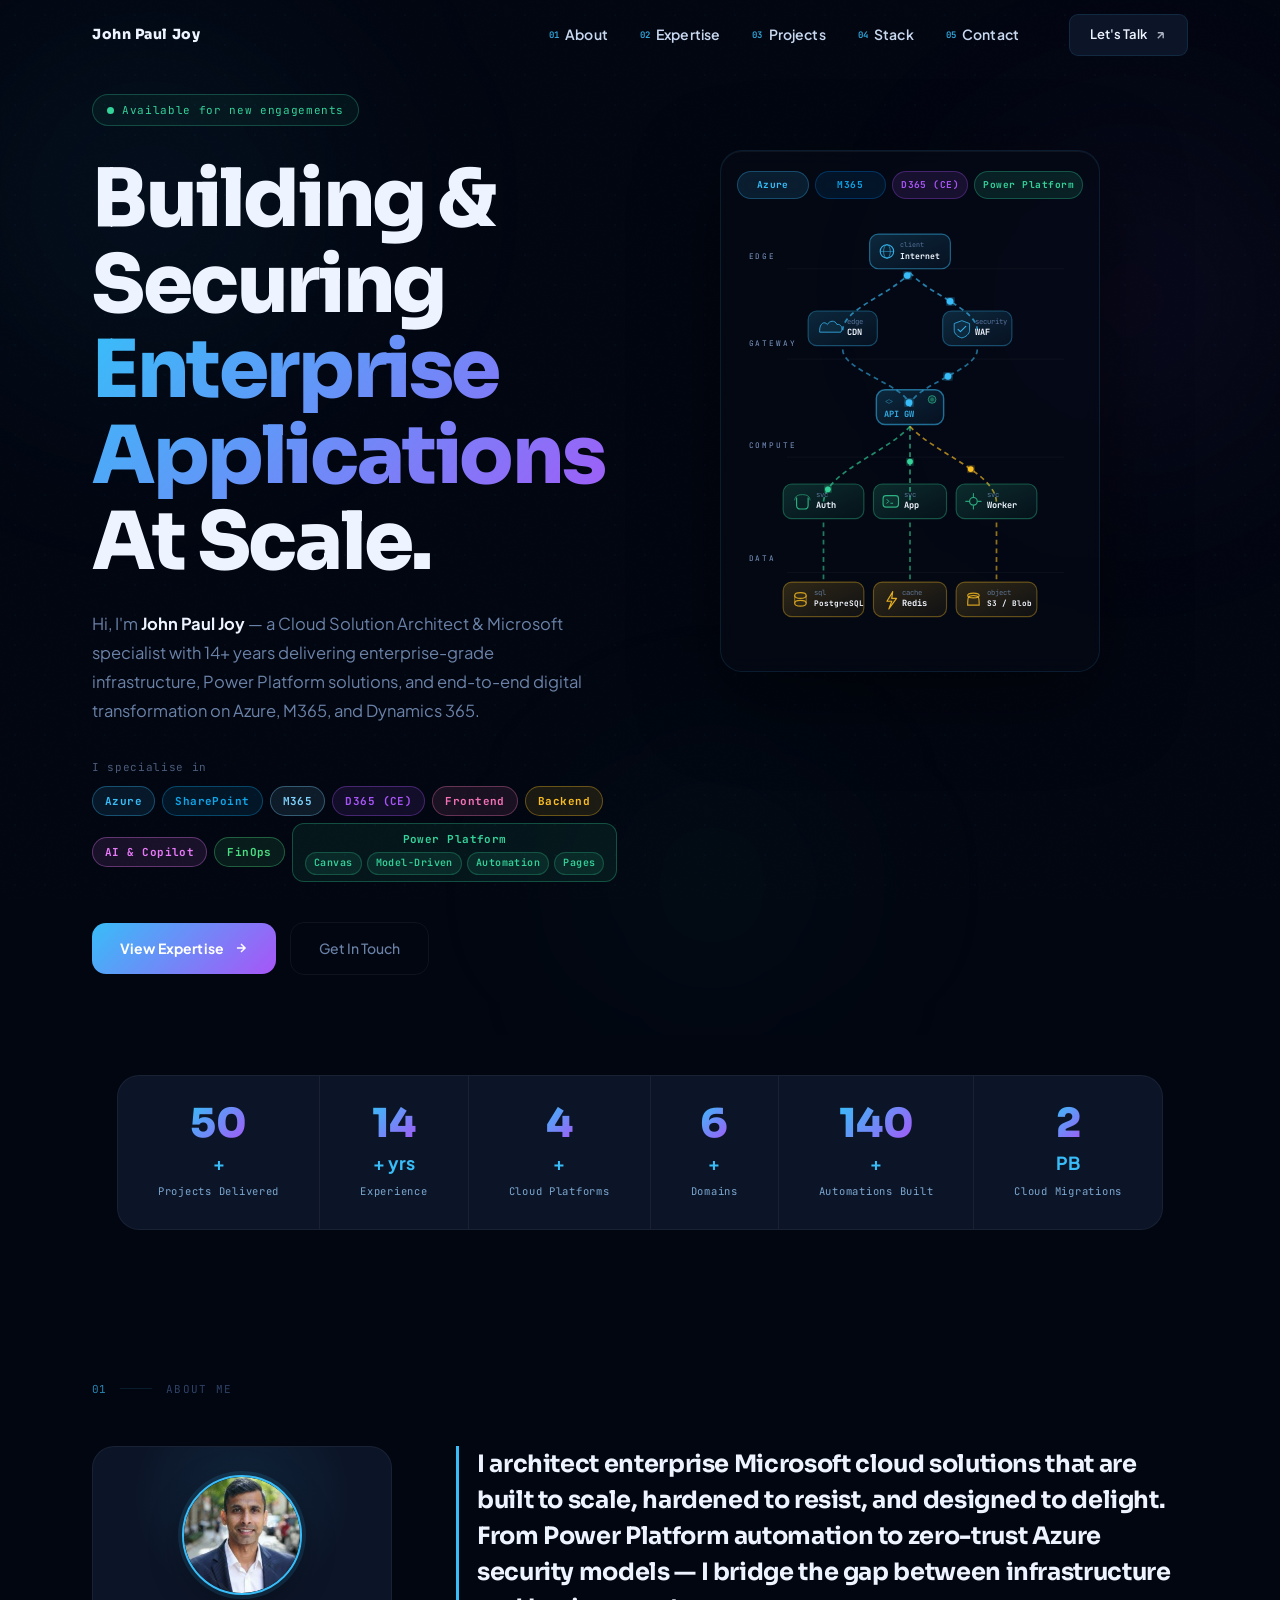
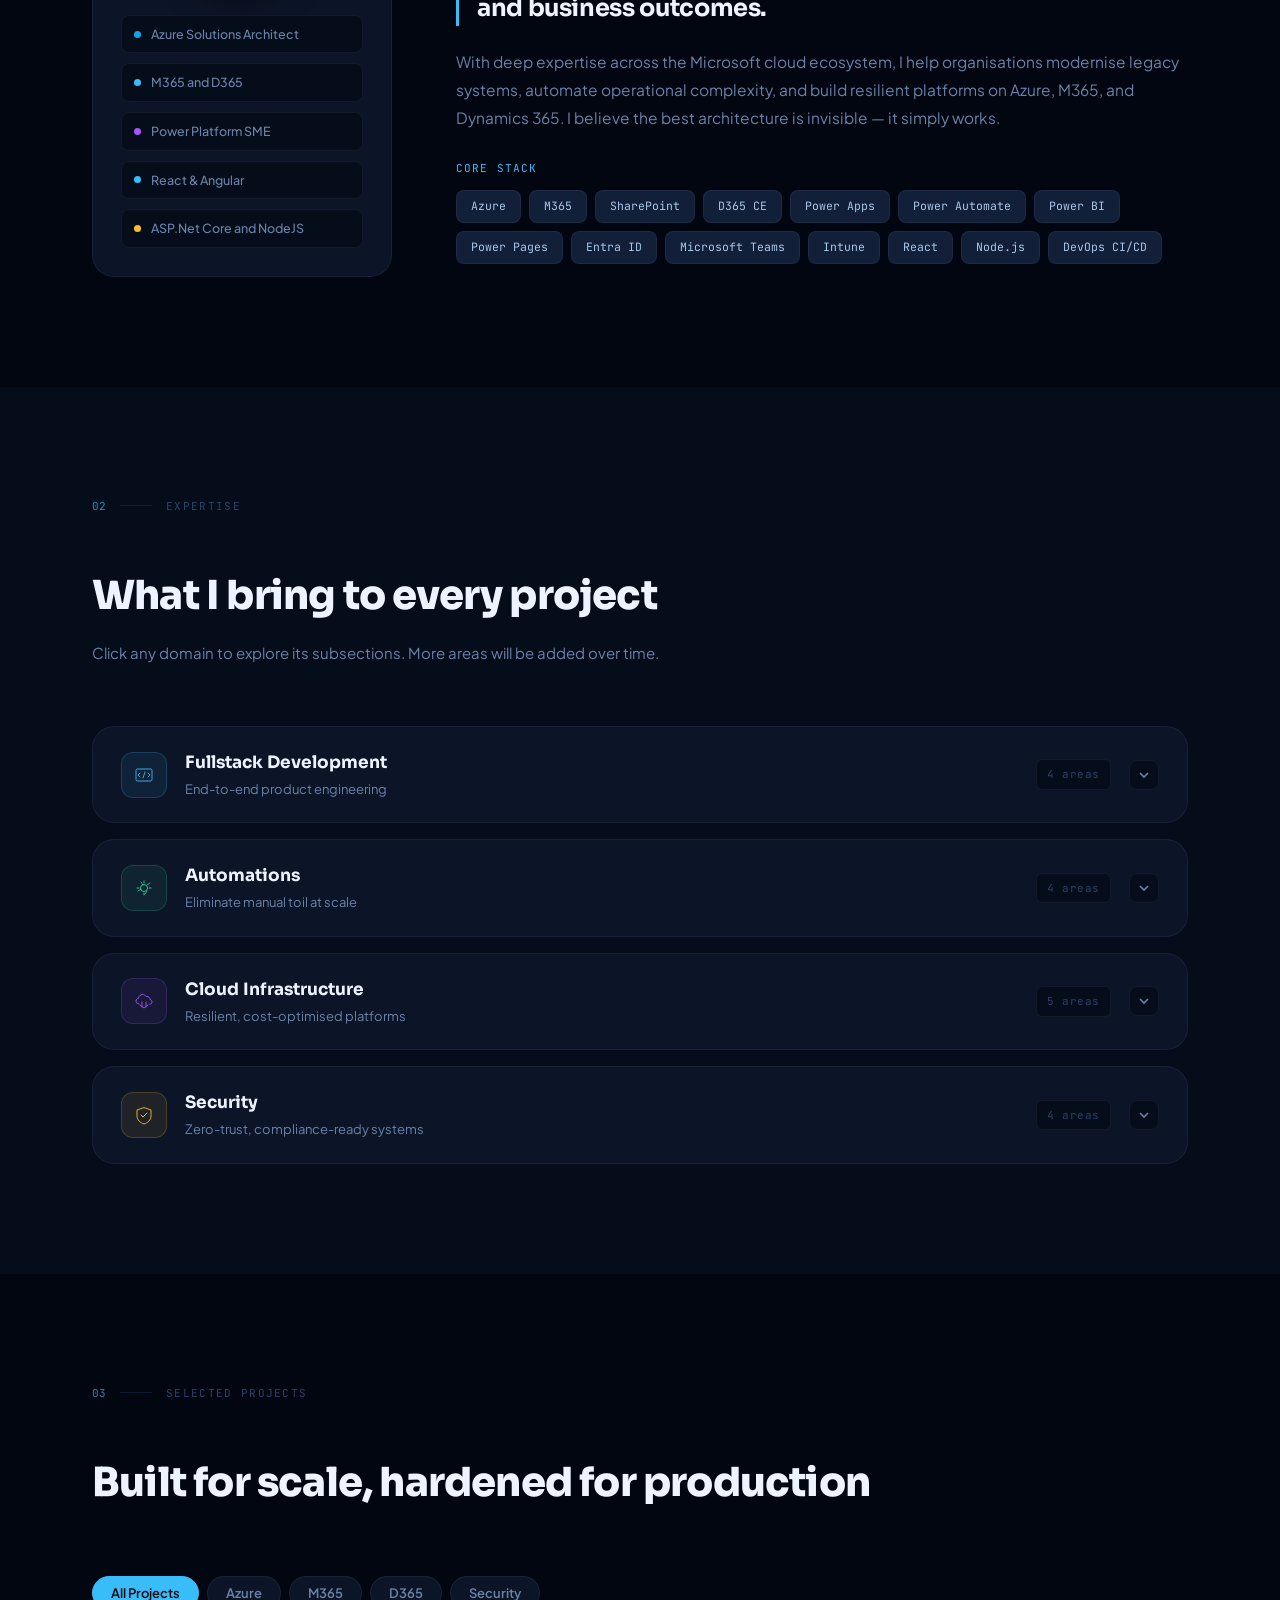
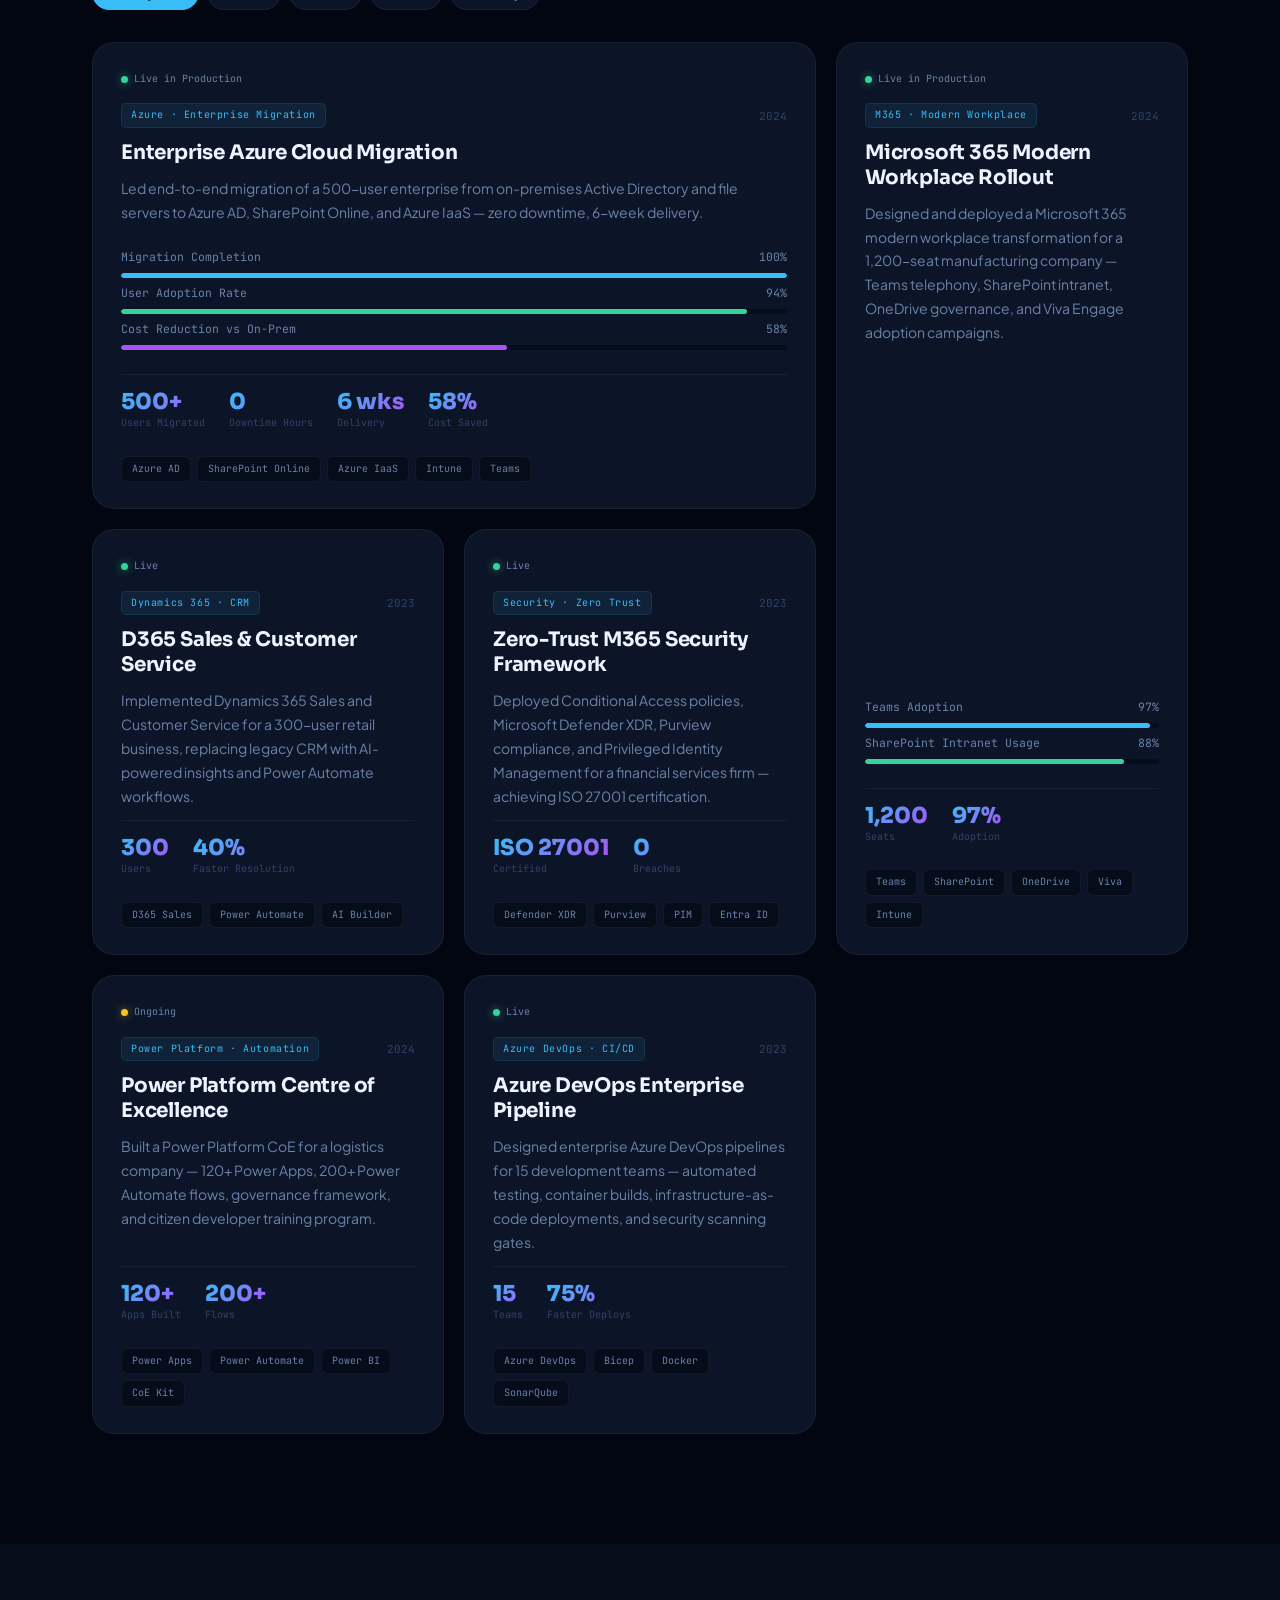
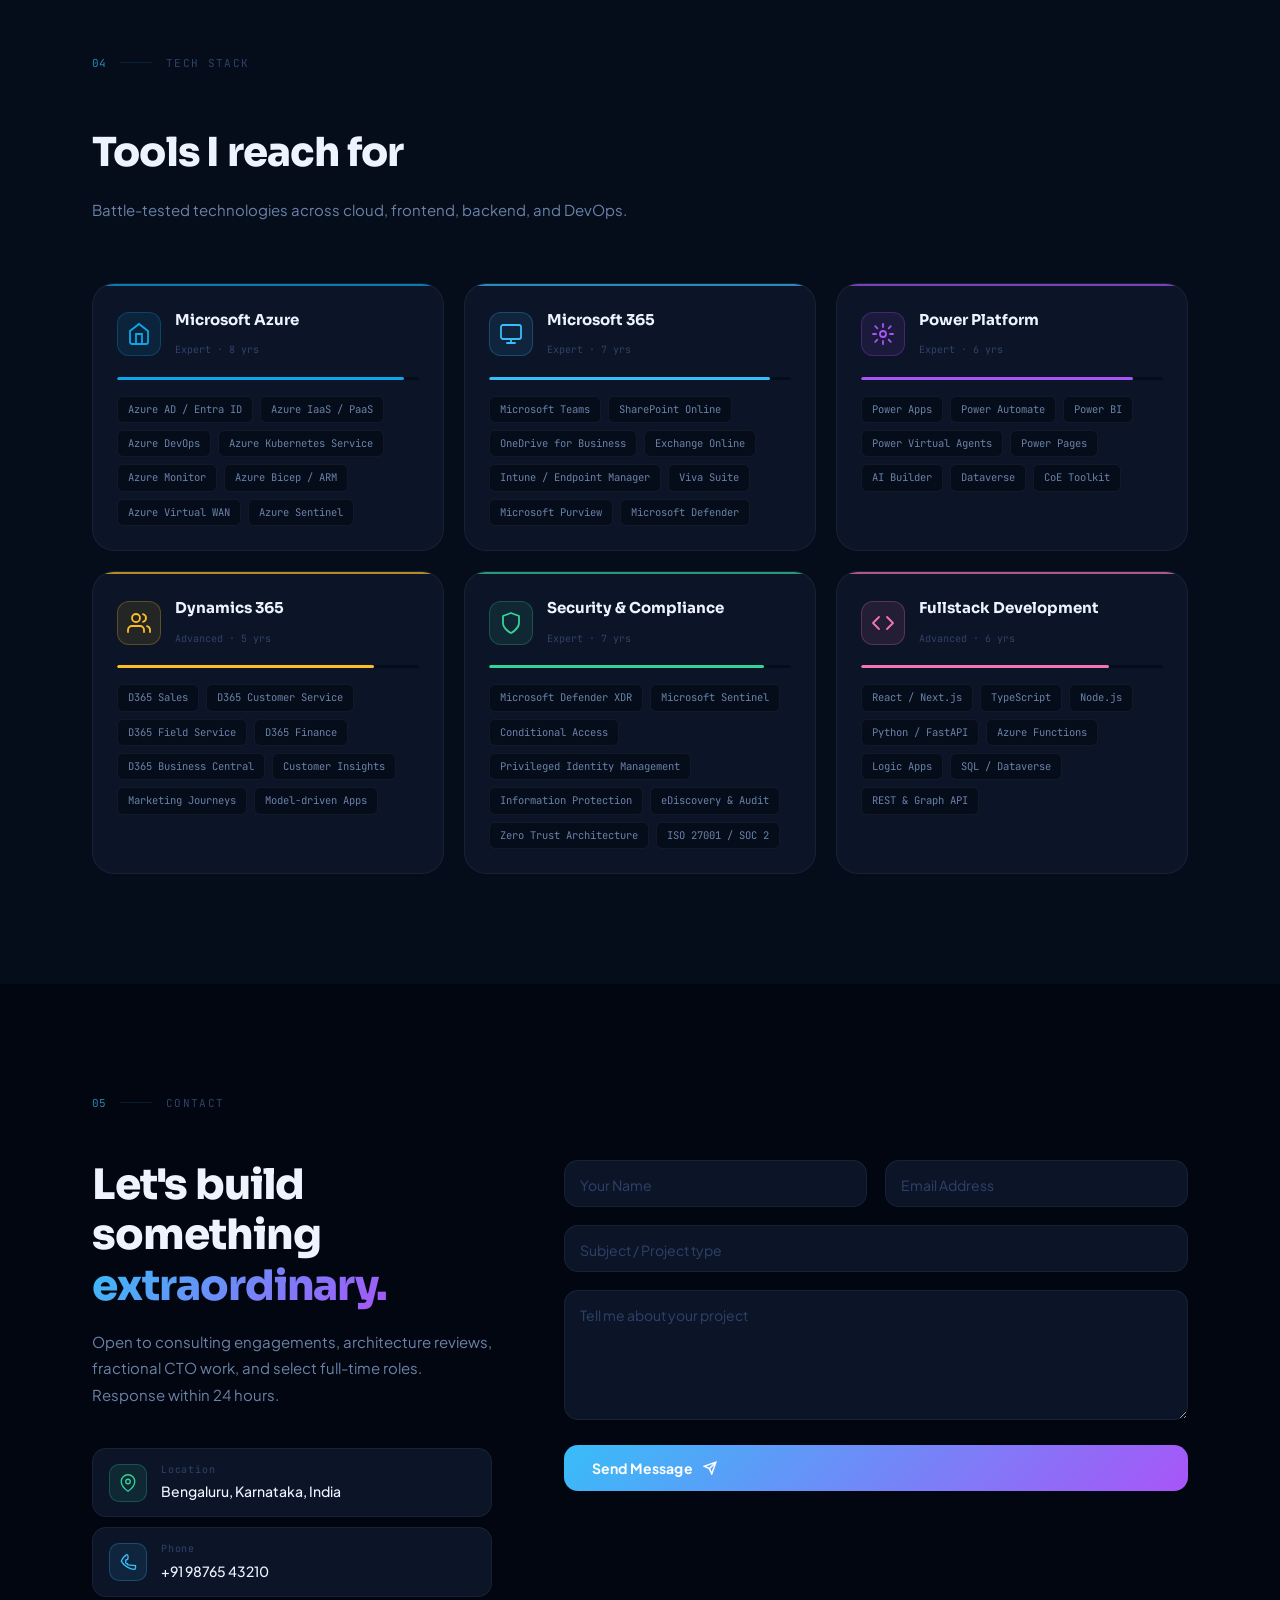
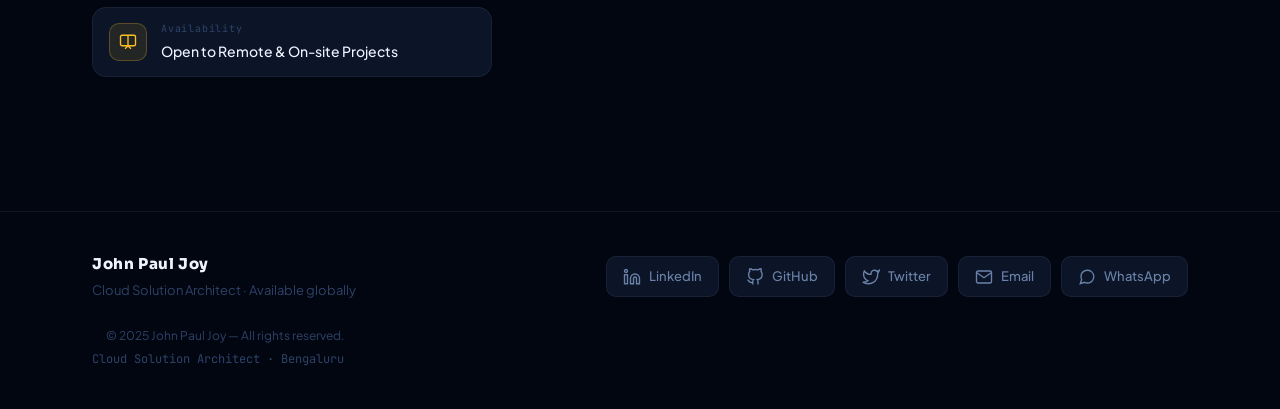
==== commit 6b4c8d0c: "Added FavIcon" ====
--- a/index.html
+++ b/index.html
@@ -3,7 +3,12 @@
 <head>
   <meta charset="UTF-8" />
   <meta name="viewport" content="width=device-width, initial-scale=1.0"/>
-  <title>John Paul Joy — Cloud Solution Architect</title>
+  <meta name="google-site-verification" content="John Paul Cheerangal Joy">
+  <link rel="icon" href="favicon.ico" type="image/x-icon">
+  <title>John Paul Cheerangal Joy</title>
+  <meta name="description" content="Cloud Solution Architect with expertise in Azure, D365(CE), M365, Power Platform.">
+  <meta name="keywords" content="Azure Architect, D365(CE), M365, Power Platform, Portfolio">
+<meta name="author" content="John Paul">
   <meta name="description" content="Cloud Solution Architect specialising in Fullstack Development, Automations, Cloud Infrastructure, and Security." />
   <link rel="stylesheet" href="style.css" />
   <link rel="preconnect" href="https://fonts.googleapis.com" />
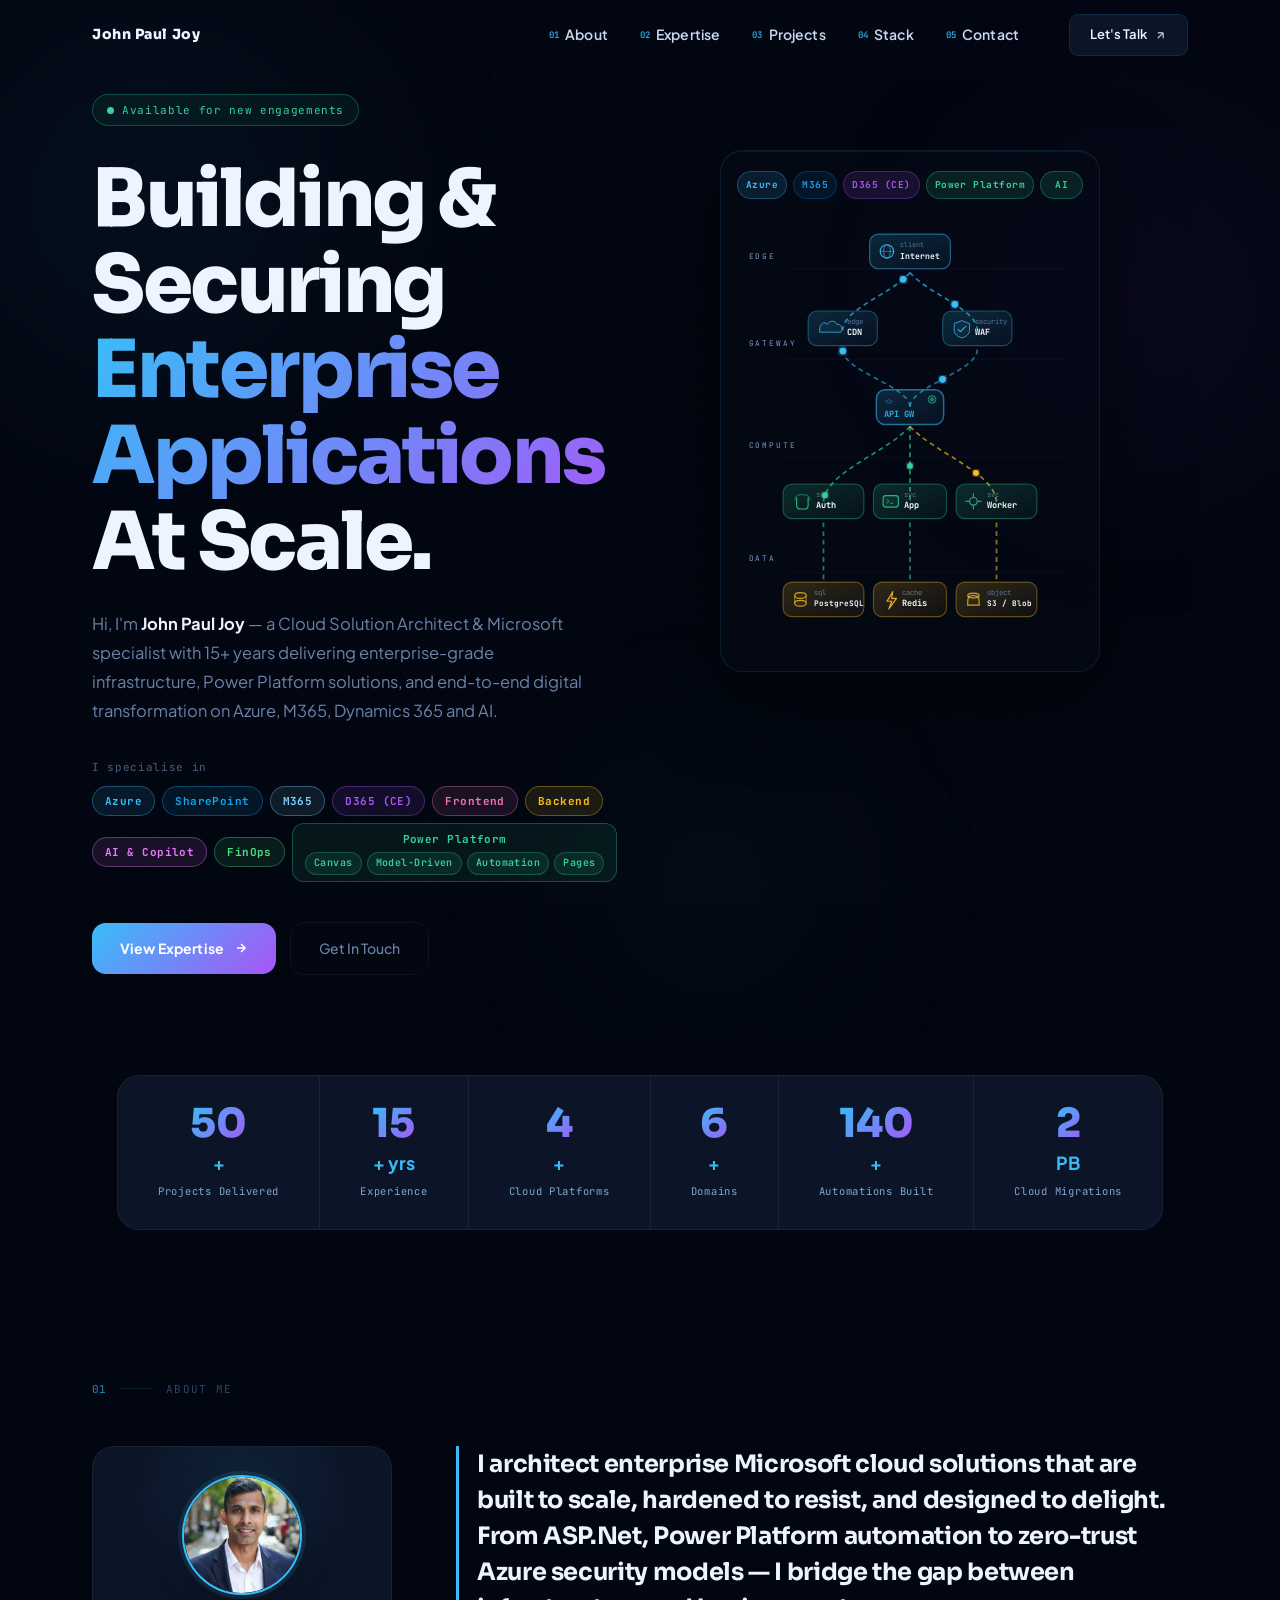
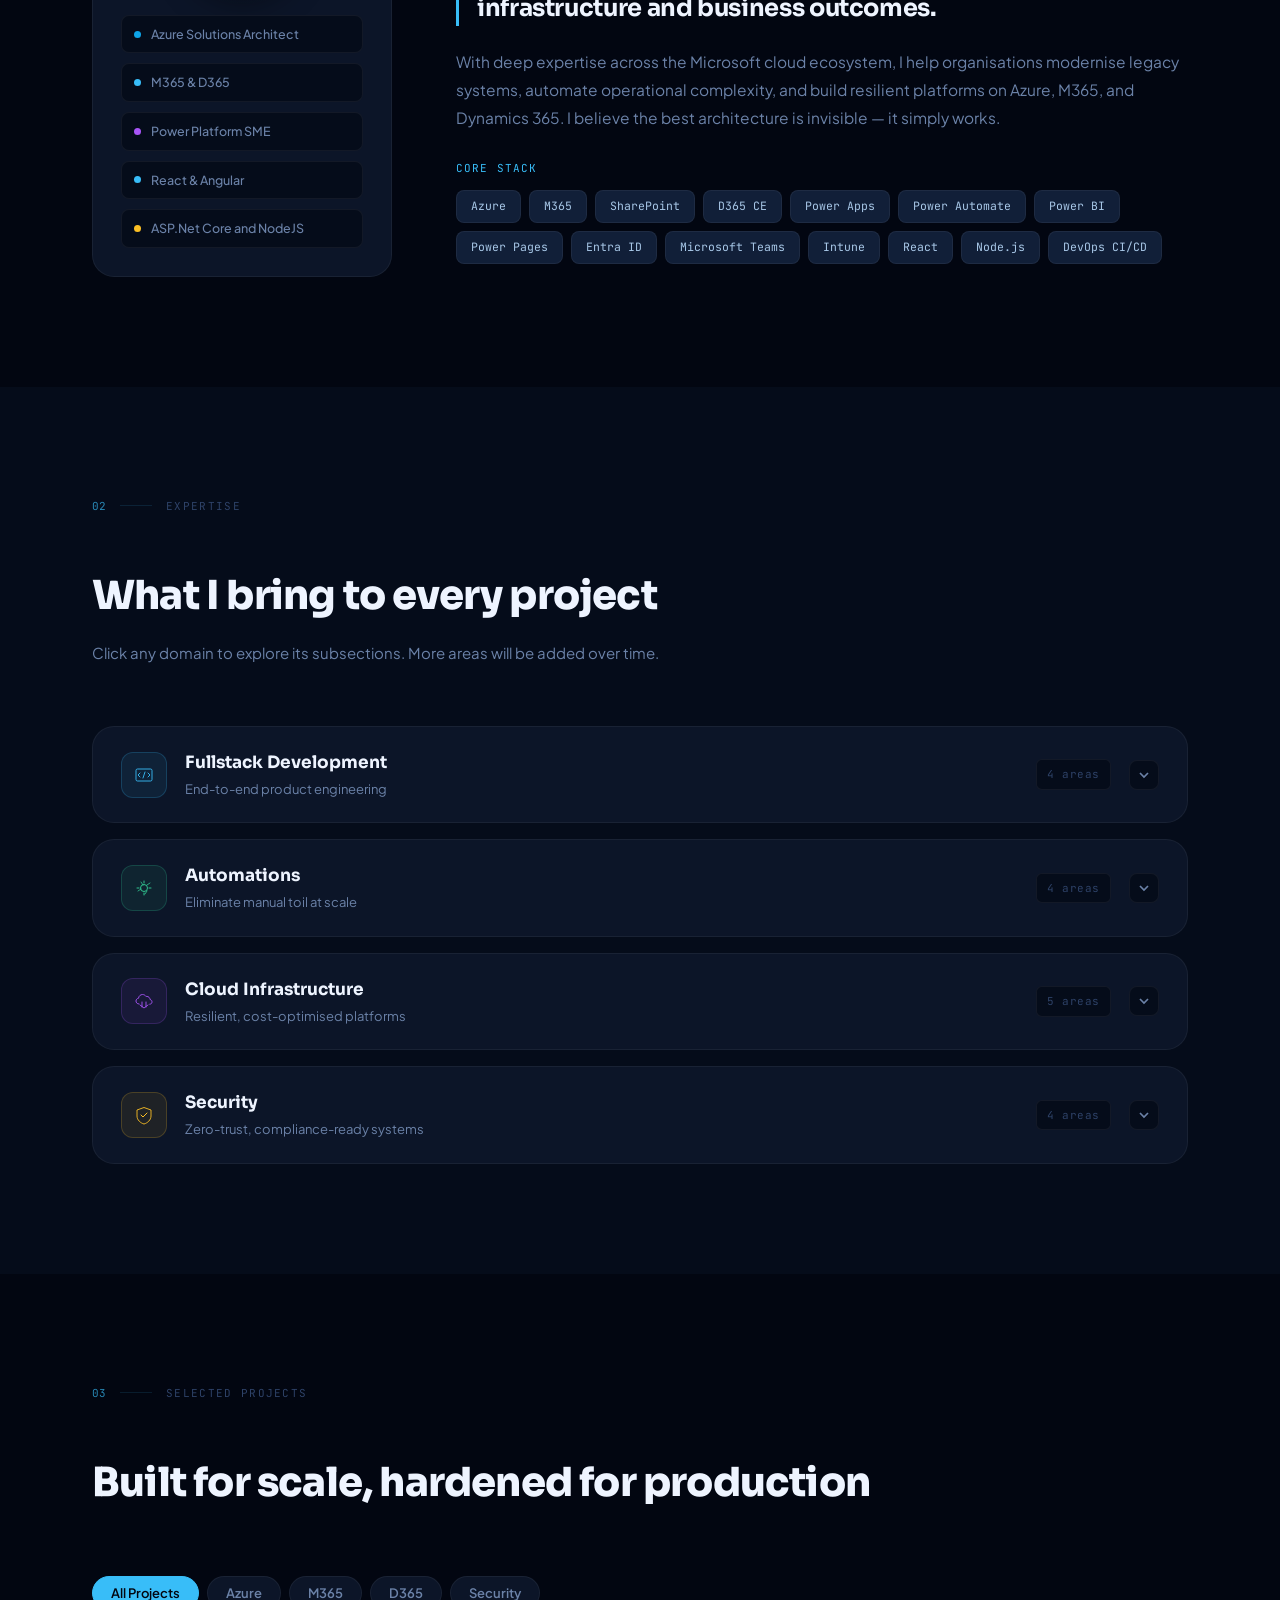
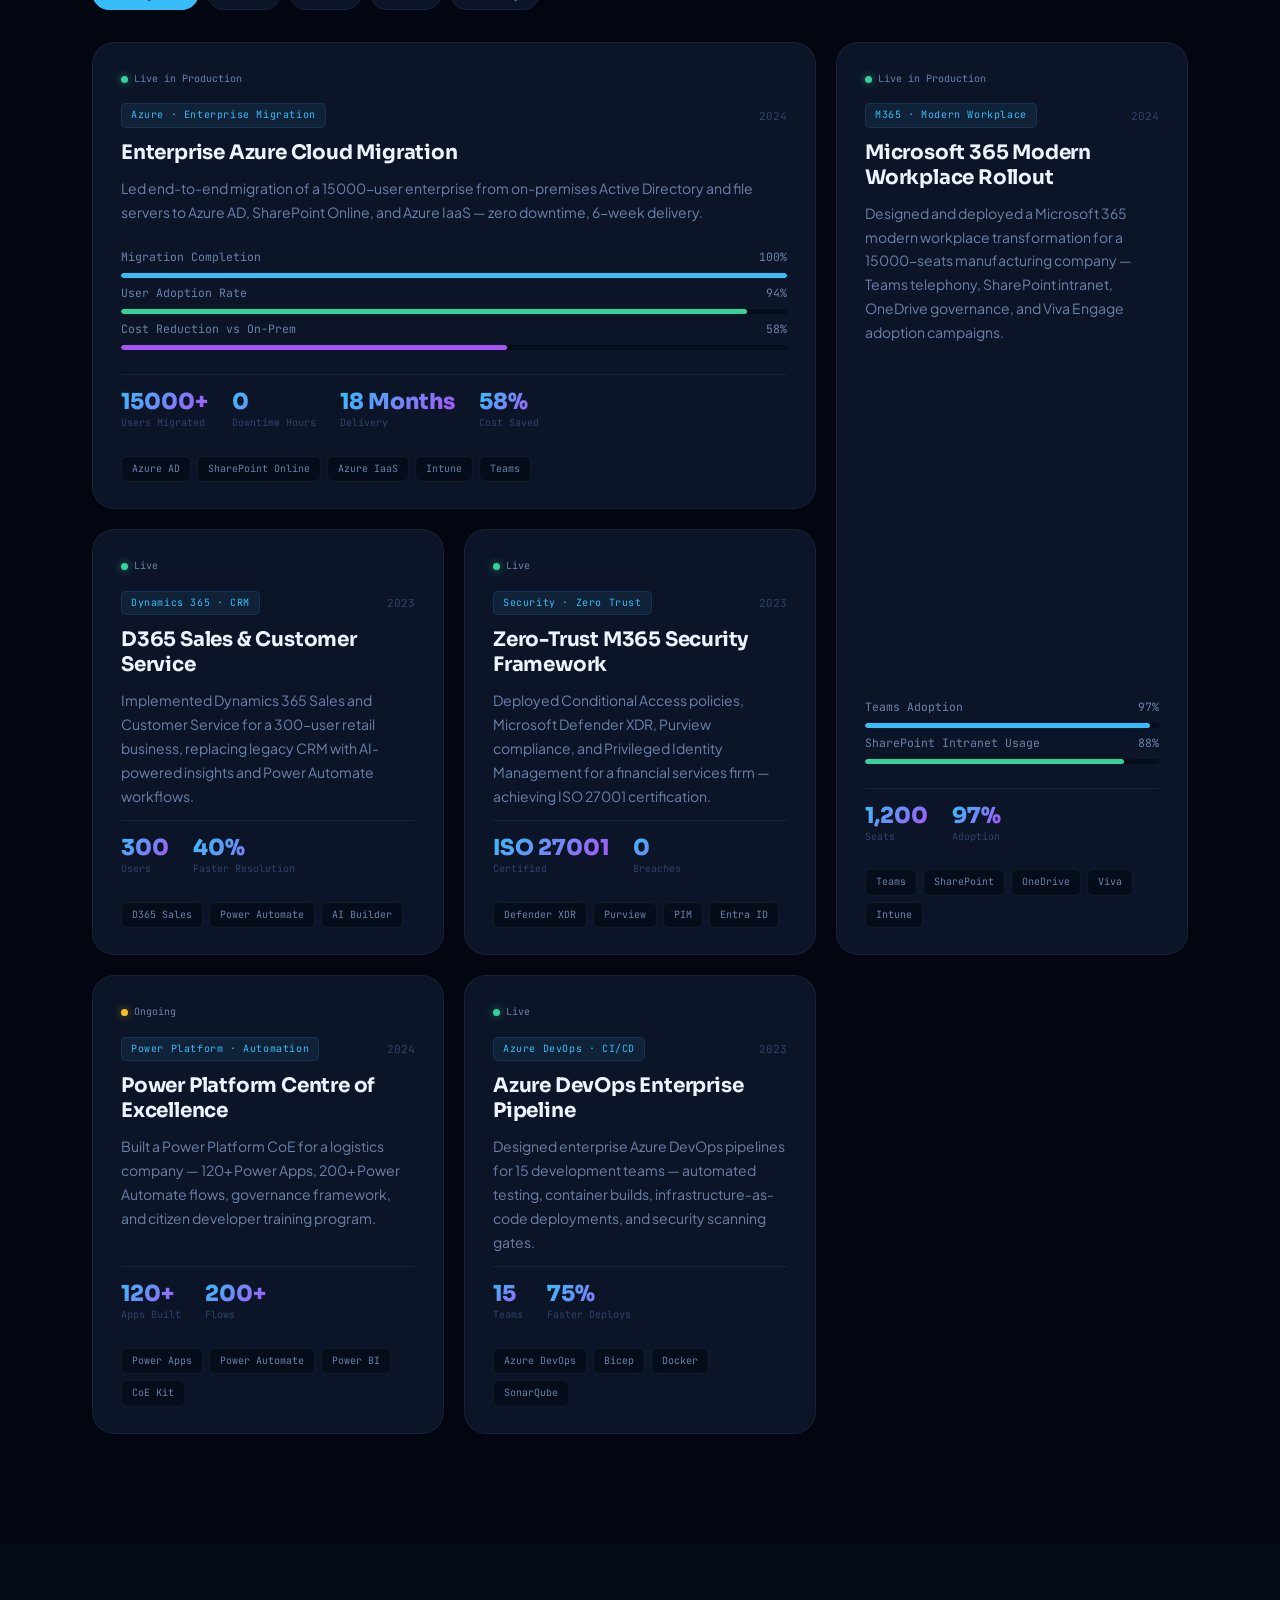
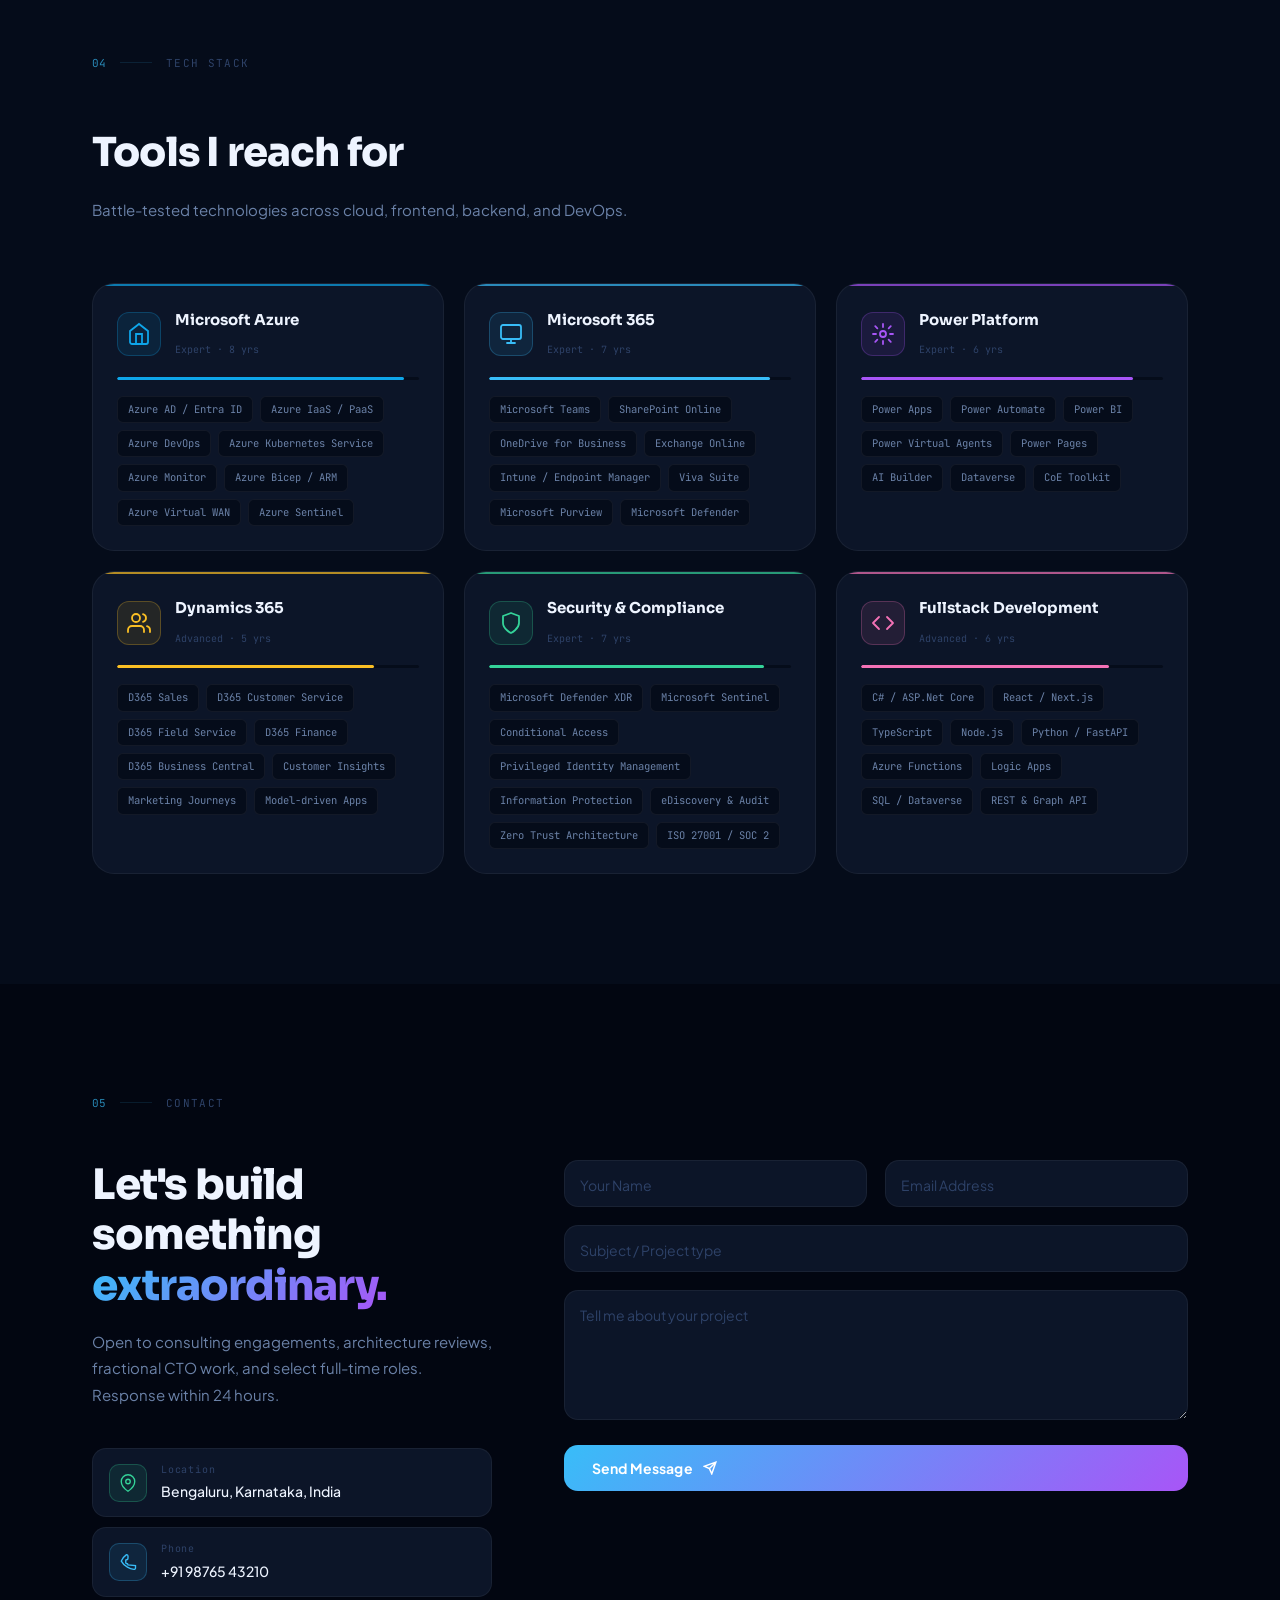
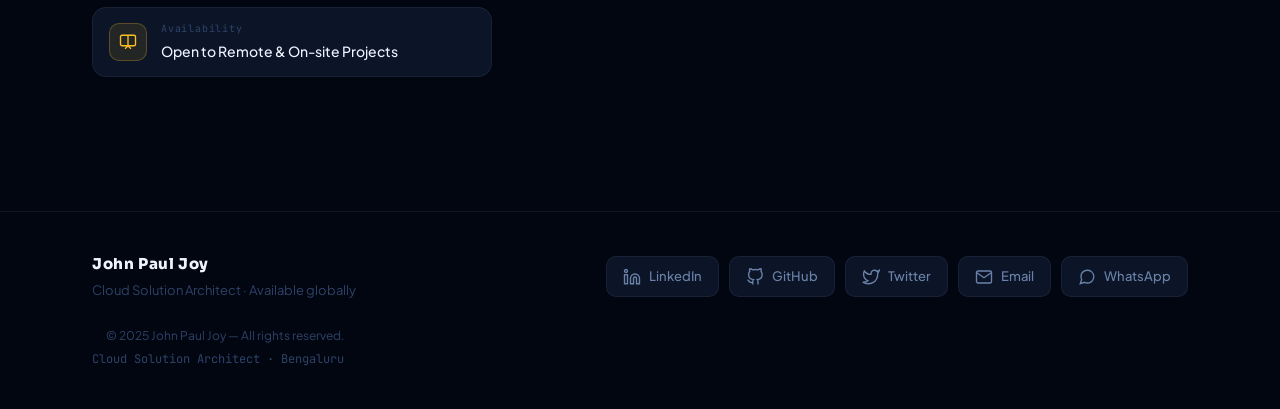
==== commit bf6ea428: "Added final modifications" ====
--- a/index.html
+++ b/index.html
@@ -8,7 +8,7 @@
   <title>John Paul Cheerangal Joy</title>
   <meta name="description" content="Cloud Solution Architect with expertise in Azure, D365(CE), M365, Power Platform.">
   <meta name="keywords" content="Azure Architect, D365(CE), M365, Power Platform, Portfolio">
-<meta name="author" content="John Paul">
+<meta name="author" content="John Paul Cheerangal Joy">
   <meta name="description" content="Cloud Solution Architect specialising in Fullstack Development, Automations, Cloud Infrastructure, and Security." />
   <link rel="stylesheet" href="style.css" />
   <link rel="preconnect" href="https://fonts.googleapis.com" />
@@ -80,7 +80,7 @@
     </h1>
 
     <p class="hero-sub">
-      Hi, I'm <strong style="color:var(--t1)">John Paul Joy</strong> — a Cloud Solution Architect &amp; Microsoft specialist with 14+ years delivering enterprise-grade infrastructure, Power Platform solutions, and end-to-end digital transformation on Azure, M365, and Dynamics 365.
+      Hi, I'm <strong style="color:var(--t1)">John Paul Joy</strong> — a Cloud Solution Architect &amp; Microsoft specialist with 15+ years delivering enterprise-grade infrastructure, Power Platform solutions, and end-to-end digital transformation on Azure, M365, Dynamics 365 and AI.
     </p>
 
     <div class="spec-wrap">
@@ -123,6 +123,7 @@
         <div class="cpill cpill-aws">M365</div>
         <div class="cpill cpill-gcp">D365 (CE)</div>
         <div class="cpill cpill-pp">Power Platform</div>
+        <div class="cpill cpill-pp">AI</div>
       </div>
       <svg viewBox="0 0 360 460" class="arch-svg" fill="none" xmlns="http://www.w3.org/2000/svg">
         <defs>
@@ -292,7 +293,7 @@
     </div>
     <div class="stat-div"></div>
     <div class="stat-c">
-      <span class="sn">14</span><span class="su">+ yrs</span>
+      <span class="sn">15</span><span class="su">+ yrs</span>
       <span class="sk">Experience</span>
     </div>
     <div class="stat-div"></div>
@@ -334,7 +335,7 @@
           </div>
           <div class="av-certs">
             <div class="av-cert"><span class="cert-dot" style="--cc:#0ea5e9"></span>Azure Solutions Architect</div>
-            <div class="av-cert"><span class="cert-dot" style="--cc:#38bdf8"></span>M365 and D365</div>
+            <div class="av-cert"><span class="cert-dot" style="--cc:#38bdf8"></span>M365 & D365</div>
             <div class="av-cert"><span class="cert-dot" style="--cc:#a855f7"></span>Power Platform SME</div>
             <div class="av-cert"><span class="cert-dot" style="--cc:#38bdf8"></span>React & Angular</div>
             <div class="av-cert"><span class="cert-dot" style="--cc:#fbbf24"></span>ASP.Net Core and NodeJS</div>
@@ -345,7 +346,7 @@
       <div class="about-text">
         <p class="about-statement">
           I architect enterprise Microsoft cloud solutions that are built to scale, hardened to resist,
-          and designed to delight. From Power Platform automation to zero-trust Azure security
+          and designed to delight. From ASP.Net, Power Platform automation to zero-trust Azure security
           models — I bridge the gap between infrastructure and business outcomes.
         </p>
         <p class="about-p">
@@ -406,7 +407,7 @@
         <div class="d-panel">
           <div class="d-panel-in">
             <div class="si"><div class="si-dot" style="--sc:#38bdf8"></div><div class="si-body"><h4>Frontend Engineering</h4><p>React and Angular focussed on performance-first UIs with modern state management and design systems.</p><div class="si-chips"><span>React</span><span>Angular</span><span>TypeScript</span><span>Tailwind</span></div></div></div>
-            <div class="si"><div class="si-dot" style="--sc:#38bdf8"></div><div class="si-body"><h4>Backend &amp; APIs</h4><p>Microservices, RESTful &amp; GraphQL APIs, and event-driven backends built for durability and horizontal scale.</p><div class="si-chips"><span>ASP.Net Core</span><span>Node.js</span><span>GraphQL</span></div></div></div>
+            <div class="si"><div class="si-dot" style="--sc:#38bdf8"></div><div class="si-body"><h4>Backend &amp; APIs</h4><p>Microservices, RESTful &amp; GraphQL APIs, and event-driven backends built for durability and horizontal scale.</p><div class="si-chips"><span>ASP.Net Core</span><span>Node.js</span><span>GraphQL</span><span>Django</span></div></div></div>
             <div class="si"><div class="si-dot" style="--sc:#38bdf8"></div><div class="si-body"><h4>Databases &amp; Data Stores</h4><p>Relational, document, key-value, vector, and time-series databases modelled for query performance and operational simplicity.</p><div class="si-chips"><span>PostgreSQL</span><span>MongoDB</span><span>Redis</span><span>DynamoDB</span><span>SQL Server</span></div></div></div>
             <div class="si"><div class="si-dot" style="--sc:#38bdf8"></div><div class="si-body"><h4>Mobile Development</h4><p>Cross-platform mobile apps with native-grade performance, deep-linking, and offline-first architecture.</p><div class="si-chips"><span>React Native</span></div></div></div>
             <!-- ADD MORE SUB-ITEMS HERE -->
@@ -429,10 +430,10 @@
         </div>
         <div class="d-panel">
           <div class="d-panel-in">
-            <div class="si"><div class="si-dot" style="--sc:#34d399"></div><div class="si-body"><h4>CI/CD Pipelines</h4><p>End-to-end delivery pipelines with automated testing, security scanning, canary deployments, and rollback strategies.</p><div class="si-chips"><span>GitHub Actions</span><span>Jenkins</span><span>ArgoCD</span><span>Flux</span></div></div></div>
-            <div class="si"><div class="si-dot" style="--sc:#34d399"></div><div class="si-body"><h4>Infrastructure as Code</h4><p>Declarative, version-controlled infra provisioning with drift detection, modular design, and automated compliance checks.</p><div class="si-chips"><span>Terraform</span><span>Pulumi</span><span>Ansible</span><span>CDK</span></div></div></div>
-            <div class="si"><div class="si-dot" style="--sc:#34d399"></div><div class="si-body"><h4>Workflow Orchestration</h4><p>Multi-step workflows, complex DAGs, scheduled jobs, and data pipelines with retry logic, alerting, and audit trails.</p><div class="si-chips"><span>Airflow</span><span>Step Functions</span><span>Temporal</span><span>Prefect</span></div></div></div>
-            <div class="si"><div class="si-dot" style="--sc:#34d399"></div><div class="si-body"><h4>RPA &amp; AI Agents</h4><p>Intelligent process automation using LLM-powered agents, browser automation, and low-code platforms.</p><div class="si-chips"><span>n8n</span><span>LangChain</span><span>Playwright</span><span>Power Automate</span></div></div></div>
+            <div class="si"><div class="si-dot" style="--sc:#34d399"></div><div class="si-body"><h4>CI/CD Pipelines</h4><p>End-to-end delivery pipelines with automated testing, security scanning, canary deployments, and rollback strategies.</p><div class="si-chips"><span>GitHub Actions</span><span>Azure DevOps</span><span>Jenkins</span><span>ArgoCD</span><span>Flux</span></div></div></div>
+            <div class="si"><div class="si-dot" style="--sc:#34d399"></div><div class="si-body"><h4>Infrastructure as Code</h4><p>Declarative, version-controlled infra provisioning with drift detection, modular design, and automated compliance checks.</p><div class="si-chips"><span>Terraform</span><span>Ansible</span></div></div></div>
+            <div class="si"><div class="si-dot" style="--sc:#34d399"></div><div class="si-body"><h4>Workflow Orchestration</h4><p>Multi-step workflows, complex DAGs, scheduled jobs, and data pipelines with retry logic, alerting, and audit trails.</p><div class="si-chips"><span>Airflow</span><span>Azure Functions</span></div></div></div>
+            <div class="si"><div class="si-dot" style="--sc:#34d399"></div><div class="si-body"><h4>RPA &amp; AI Agents</h4><p>Intelligent process automation using LLM-powered agents, browser automation, and low-code platforms.</p><div class="si-chips"><span>Co-Pilot</span><span>Power Automate cloud and Desktop flows</span><span>LangChain</span><span>Play wright</span></div></div></div>
           </div>
         </div>
       </article>
@@ -520,7 +521,7 @@
           <span class="bc-yr">2024</span>
         </div>
         <h3 class="bc-title">Enterprise Azure Cloud Migration</h3>
-        <p class="bc-desc">Led end-to-end migration of a 500-user enterprise from on-premises Active Directory and file servers to Azure AD, SharePoint Online, and Azure IaaS — zero downtime, 6-week delivery.</p>
+        <p class="bc-desc">Led end-to-end migration of a 15000-user enterprise from on-premises Active Directory and file servers to Azure AD, SharePoint Online, and Azure IaaS — zero downtime, 6-week delivery.</p>
         <div class="bc-progress-wrap">
           <div class="bc-progress-label"><span>Migration Completion</span><span>100%</span></div>
           <div class="bc-progress-bar"><div class="bc-progress-fill" style="--pct:100%; --pc:#38bdf8"></div></div>
@@ -530,9 +531,9 @@
           <div class="bc-progress-bar"><div class="bc-progress-fill" style="--pct:58%; --pc:#a855f7"></div></div>
         </div>
         <div class="bc-nums">
-          <div class="bcn"><span class="bcn-v">500+</span><span class="bcn-k">Users Migrated</span></div>
+          <div class="bcn"><span class="bcn-v">15000+</span><span class="bcn-k">Users Migrated</span></div>
           <div class="bcn"><span class="bcn-v">0</span><span class="bcn-k">Downtime Hours</span></div>
-          <div class="bcn"><span class="bcn-v">6 wks</span><span class="bcn-k">Delivery</span></div>
+          <div class="bcn"><span class="bcn-v">18 Months</span><span class="bcn-k">Delivery</span></div>
           <div class="bcn"><span class="bcn-v">58%</span><span class="bcn-k">Cost Saved</span></div>
         </div>
         <div class="bc-chips"><span>Azure AD</span><span>SharePoint Online</span><span>Azure IaaS</span><span>Intune</span><span>Teams</span></div>
@@ -546,7 +547,7 @@
           <span class="bc-yr">2024</span>
         </div>
         <h3 class="bc-title">Microsoft 365 Modern Workplace Rollout</h3>
-        <p class="bc-desc">Designed and deployed a Microsoft 365 modern workplace transformation for a 1,200-seat manufacturing company — Teams telephony, SharePoint intranet, OneDrive governance, and Viva Engage adoption campaigns.</p>
+        <p class="bc-desc">Designed and deployed a Microsoft 365 modern workplace transformation for a 15000-seats manufacturing company — Teams telephony, SharePoint intranet, OneDrive governance, and Viva Engage adoption campaigns.</p>
         <div class="bc-progress-wrap">
           <div class="bc-progress-label"><span>Teams Adoption</span><span>97%</span></div>
           <div class="bc-progress-bar"><div class="bc-progress-fill" style="--pct:97%; --pc:#38bdf8"></div></div>
@@ -720,7 +721,7 @@
           <div class="tool-bar-wrap"><div class="tool-bar" style="--tbw:82%"></div></div>
         </div>
         <div class="tool-items">
-          <span>React / Next.js</span><span>TypeScript</span><span>Node.js</span><span>Python / FastAPI</span><span>Azure Functions</span><span>Logic Apps</span><span>SQL / Dataverse</span><span>REST &amp; Graph API</span>
+          <span>C# / ASP.Net Core</span><span>React / Next.js</span><span>TypeScript</span><span>Node.js</span><span>Python / FastAPI</span><span>Azure Functions</span><span>Logic Apps</span><span>SQL / Dataverse</span><span>REST &amp; Graph API</span>
         </div>
       </div>
 
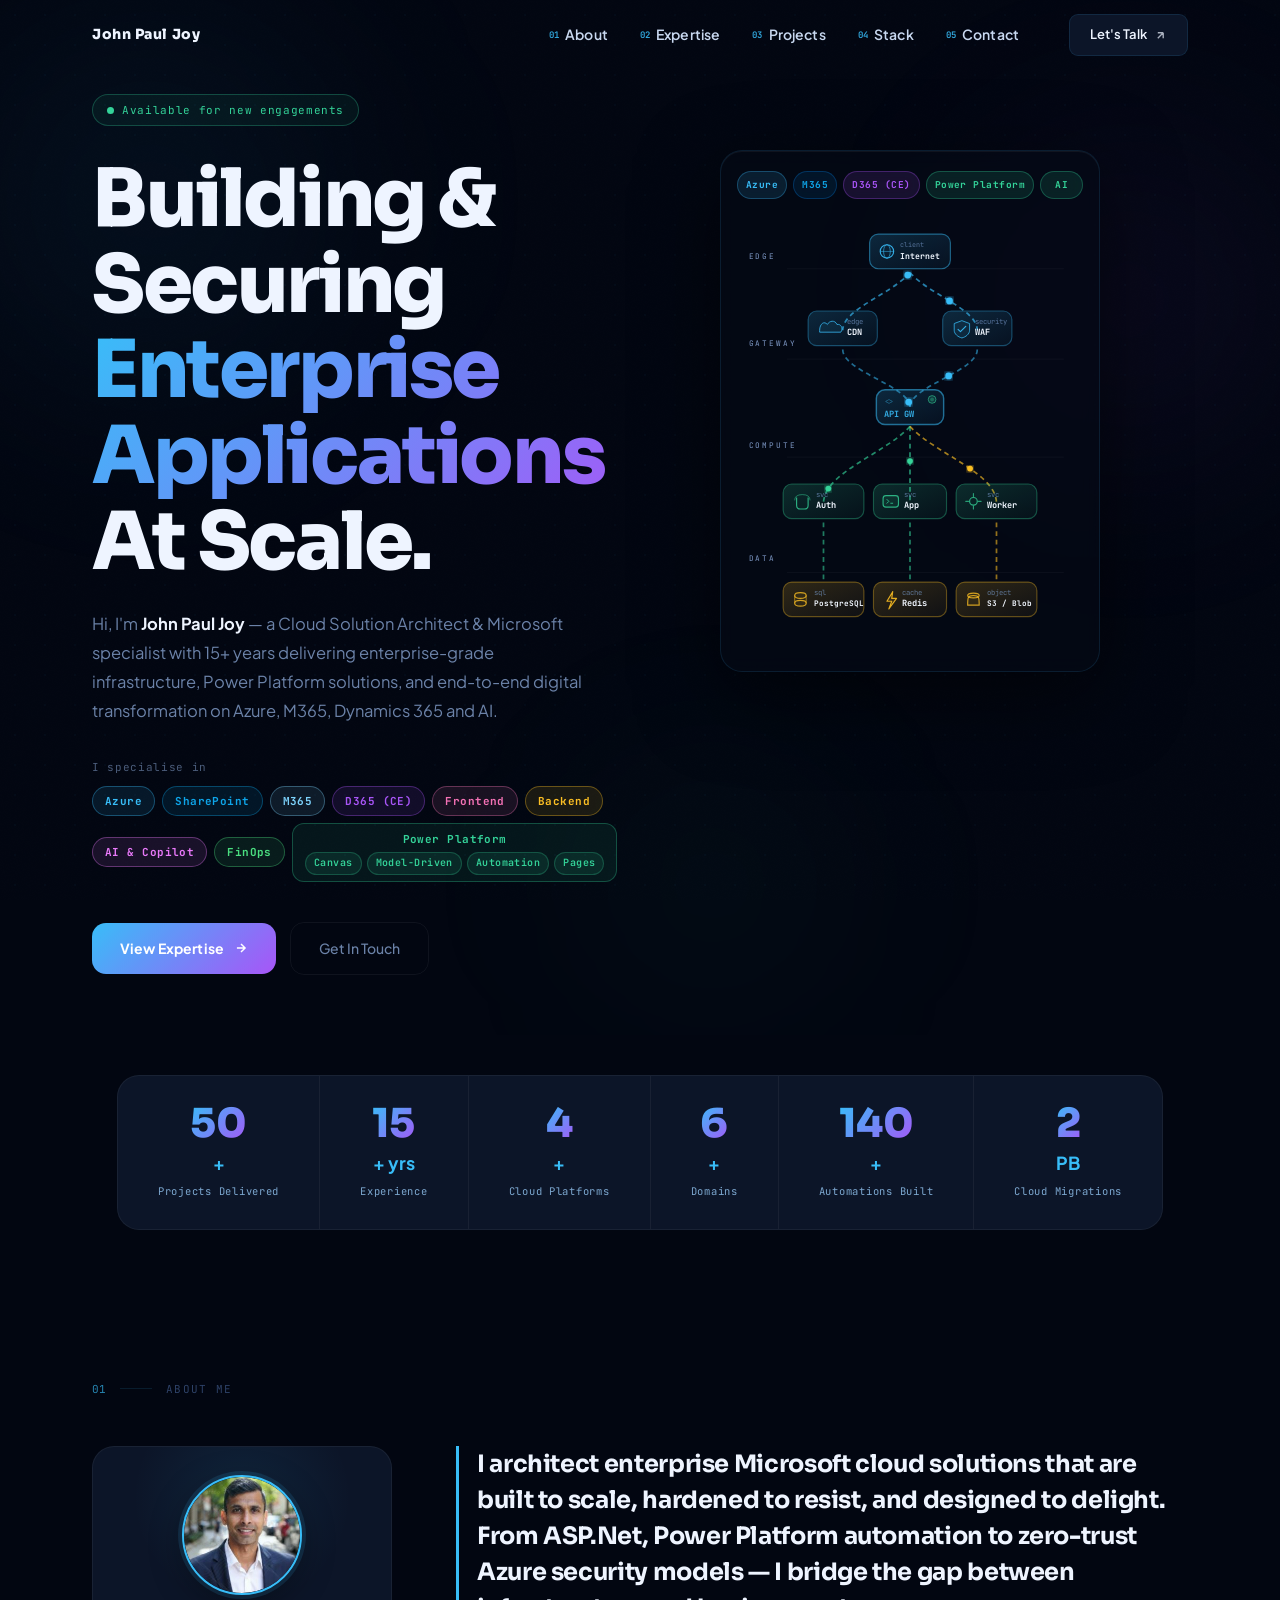
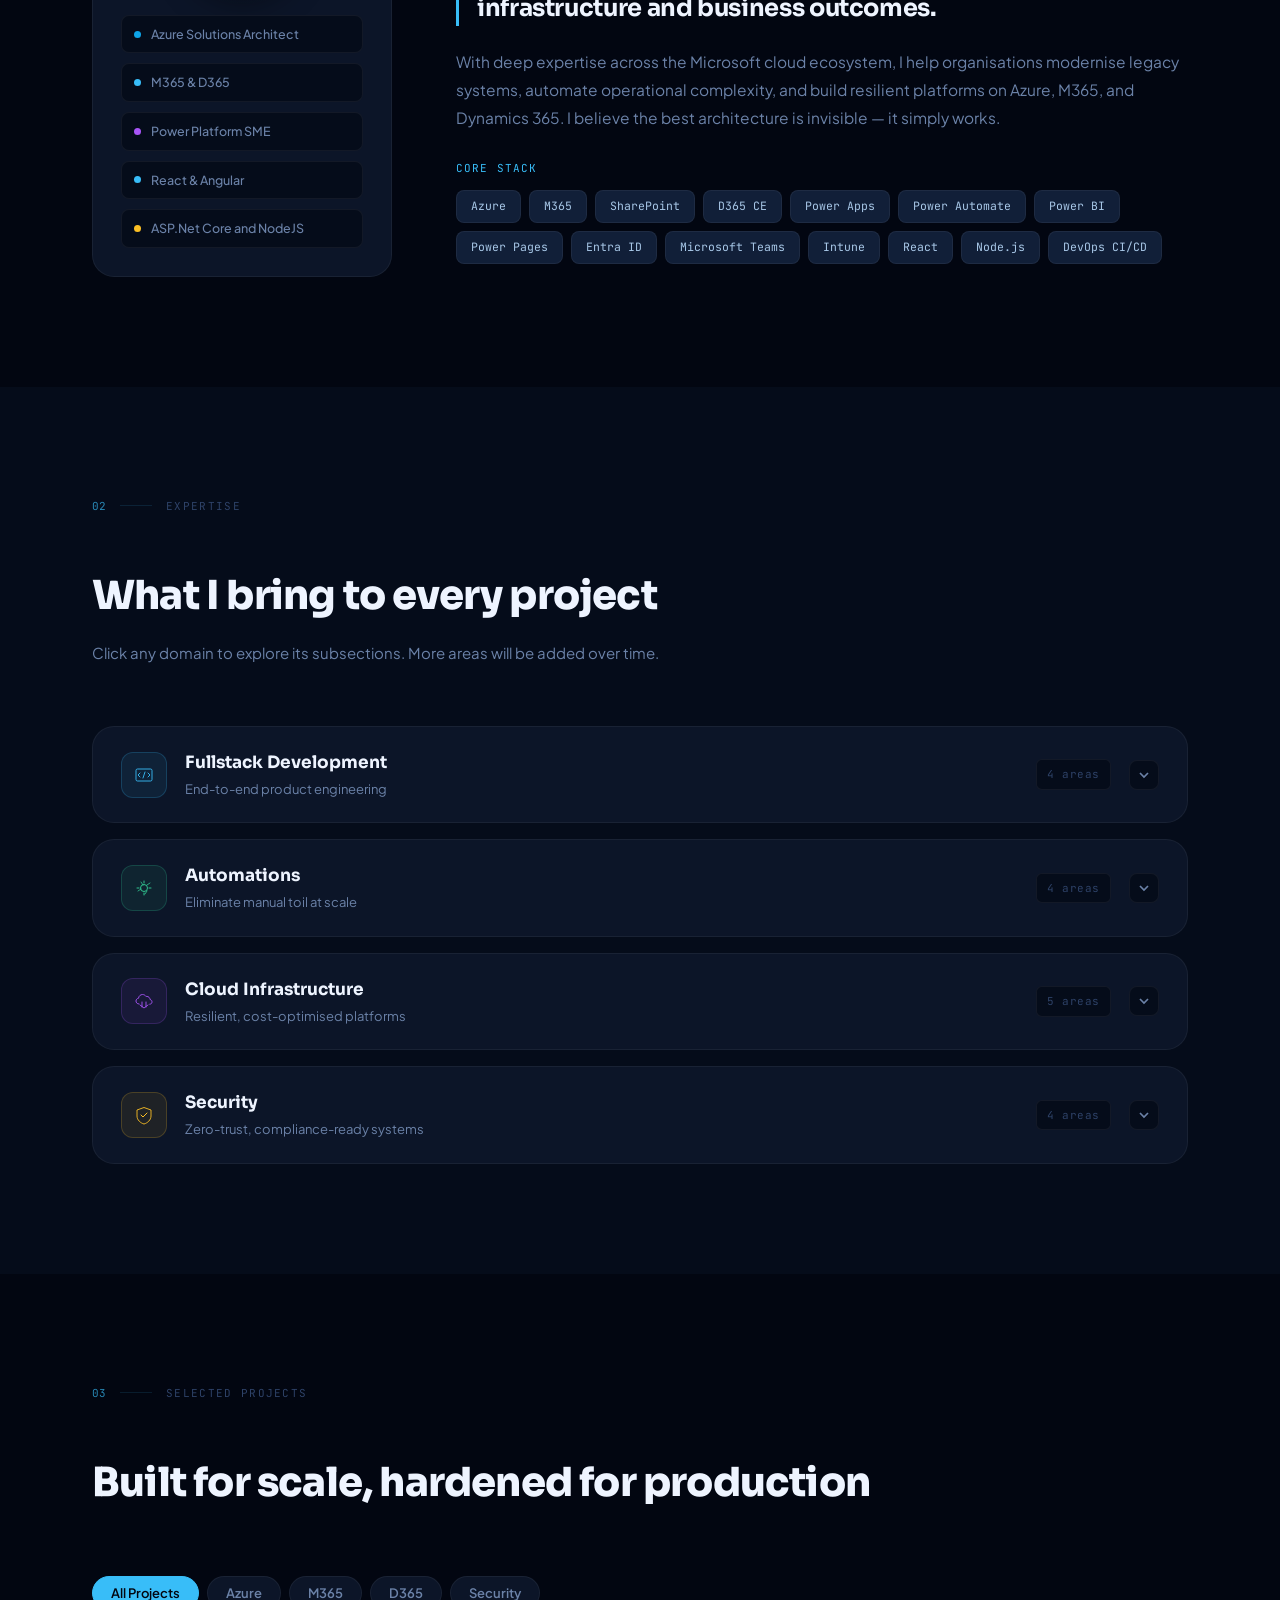
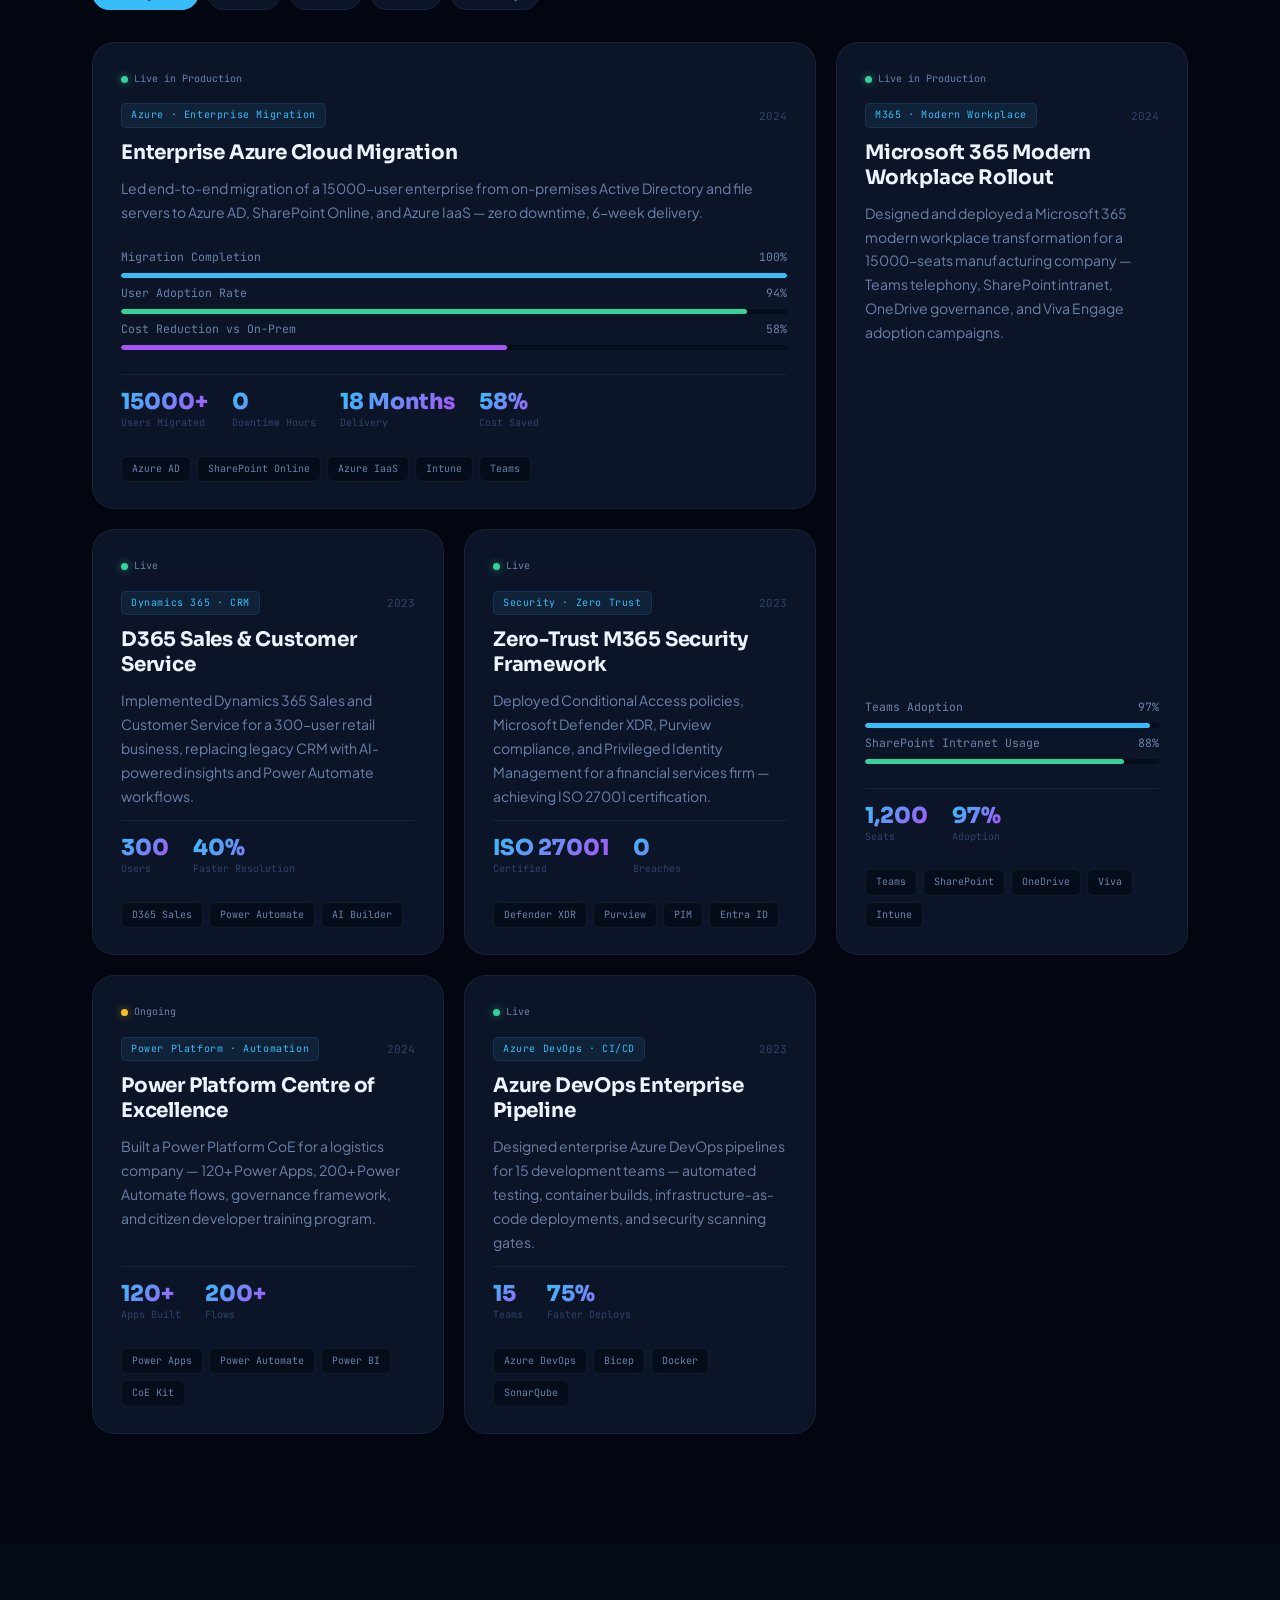
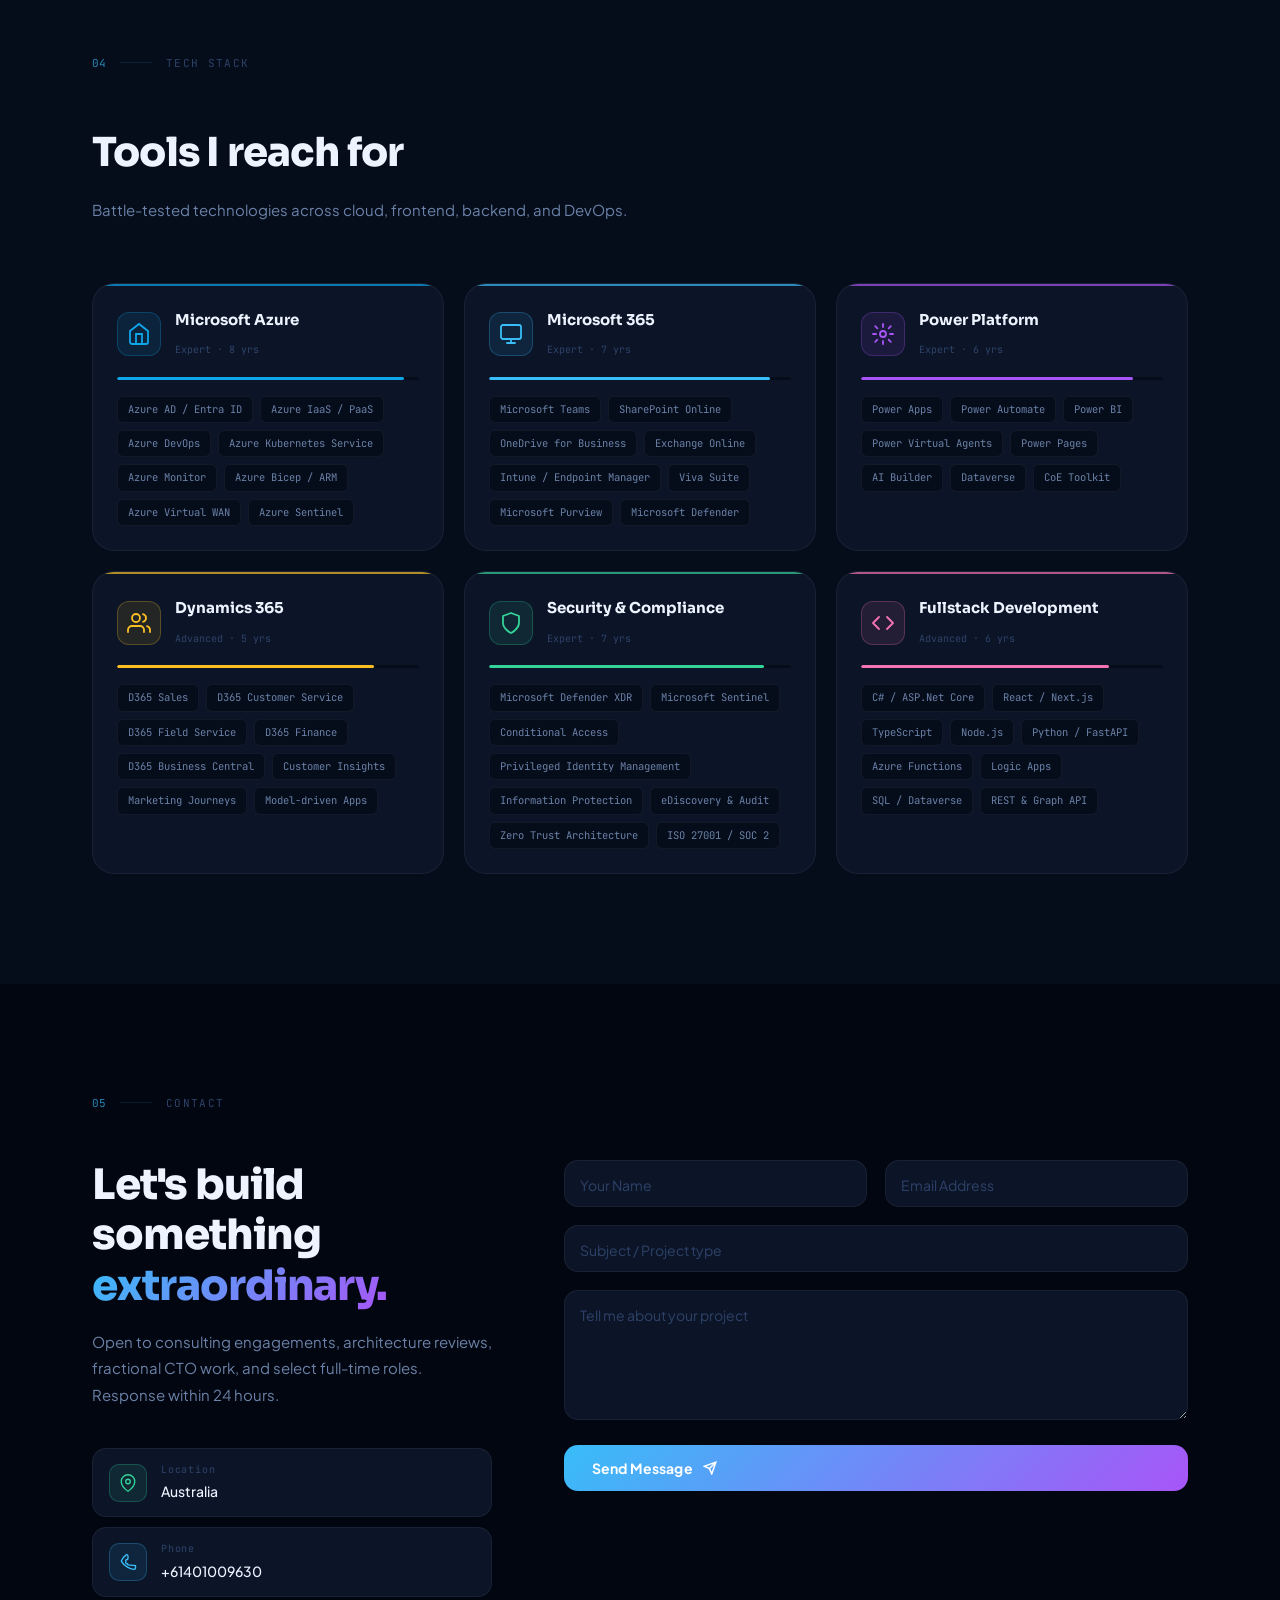
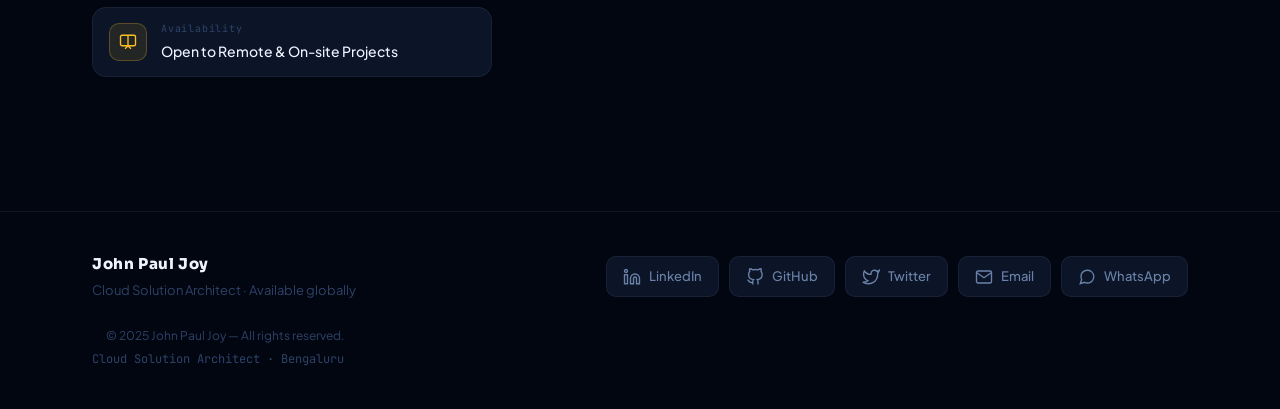
==== commit 31ec3452: "Chanaged Contact details" ====
--- a/index.html
+++ b/index.html
@@ -742,11 +742,11 @@
         <div class="contact-info-cards">
           <div class="cic">
             <div class="cic-icon" style="--ci:#34d399"><svg width="18" height="18" viewBox="0 0 24 24" fill="none" stroke="currentColor" stroke-width="1.8"><path d="M21 10c0 7-9 13-9 13s-9-6-9-13a9 9 0 0118 0z"/><circle cx="12" cy="10" r="3"/></svg></div>
-            <div><span class="cic-l">Location</span><span class="cic-v">Bengaluru, Karnataka, India</span></div>
+            <div><span class="cic-l">Location</span><span class="cic-v">Australia</span></div>
           </div>
           <div class="cic">
             <div class="cic-icon" style="--ci:#38bdf8"><svg width="18" height="18" viewBox="0 0 24 24" fill="none" stroke="currentColor" stroke-width="1.8"><path d="M22 16.92v3a2 2 0 01-2.18 2 19.79 19.79 0 01-8.63-3.07A19.5 19.5 0 013.07 10.8 19.79 19.79 0 0110 2.18 2 2 0 0112 4v3a2 2 0 01-2 2 1 1 0 00-1 1v3a1 1 0 001 1 2 2 0 012 2z"/></svg></div>
-            <div><span class="cic-l">Phone</span><span class="cic-v">+91 98765 43210</span></div>
+            <div><span class="cic-l">Phone</span><span class="cic-v">+61401009630</span></div>
           </div>
           <div class="cic">
             <div class="cic-icon" style="--ci:#fbbf24"><svg width="18" height="18" viewBox="0 0 24 24" fill="none" stroke="currentColor" stroke-width="1.8"><rect x="2" y="3" width="20" height="14" rx="2"/><polyline points="8,21 12,17 16,21"/><line x1="12" y1="17" x2="12" y2="3"/></svg></div>
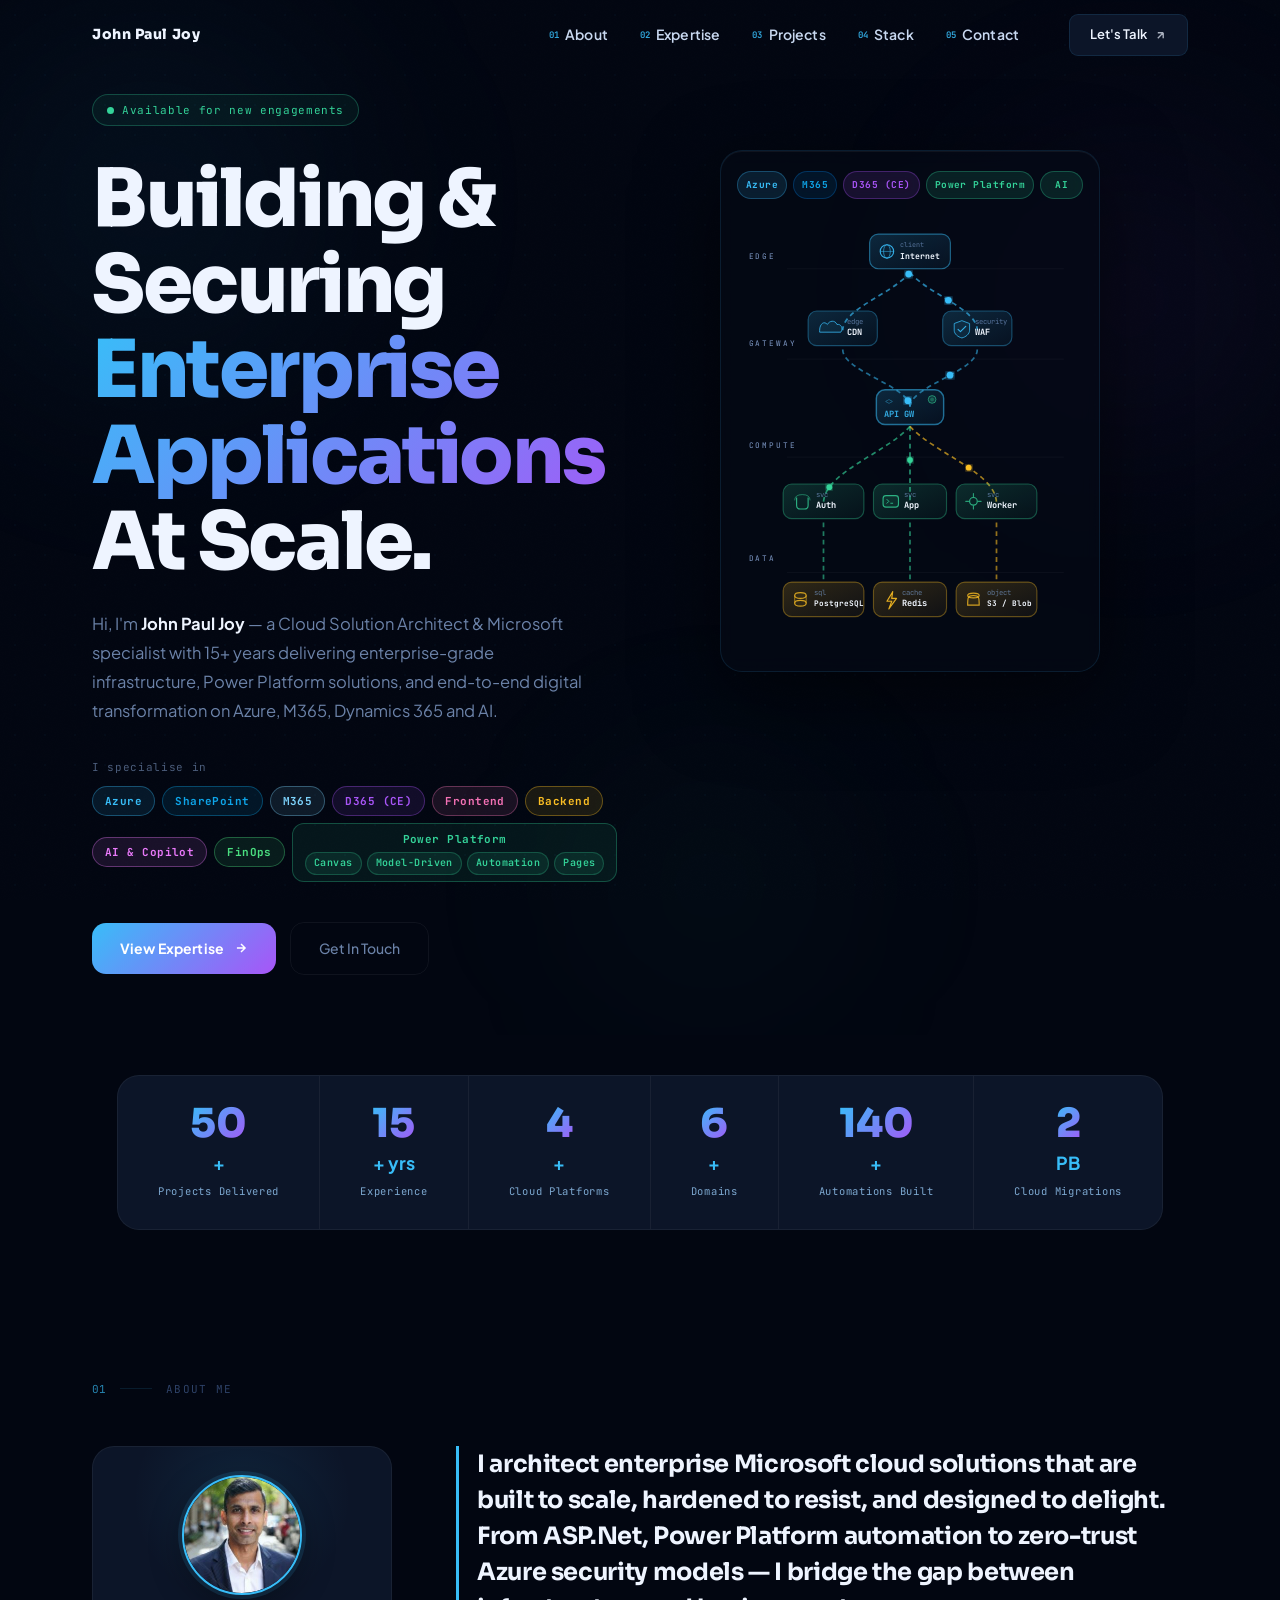
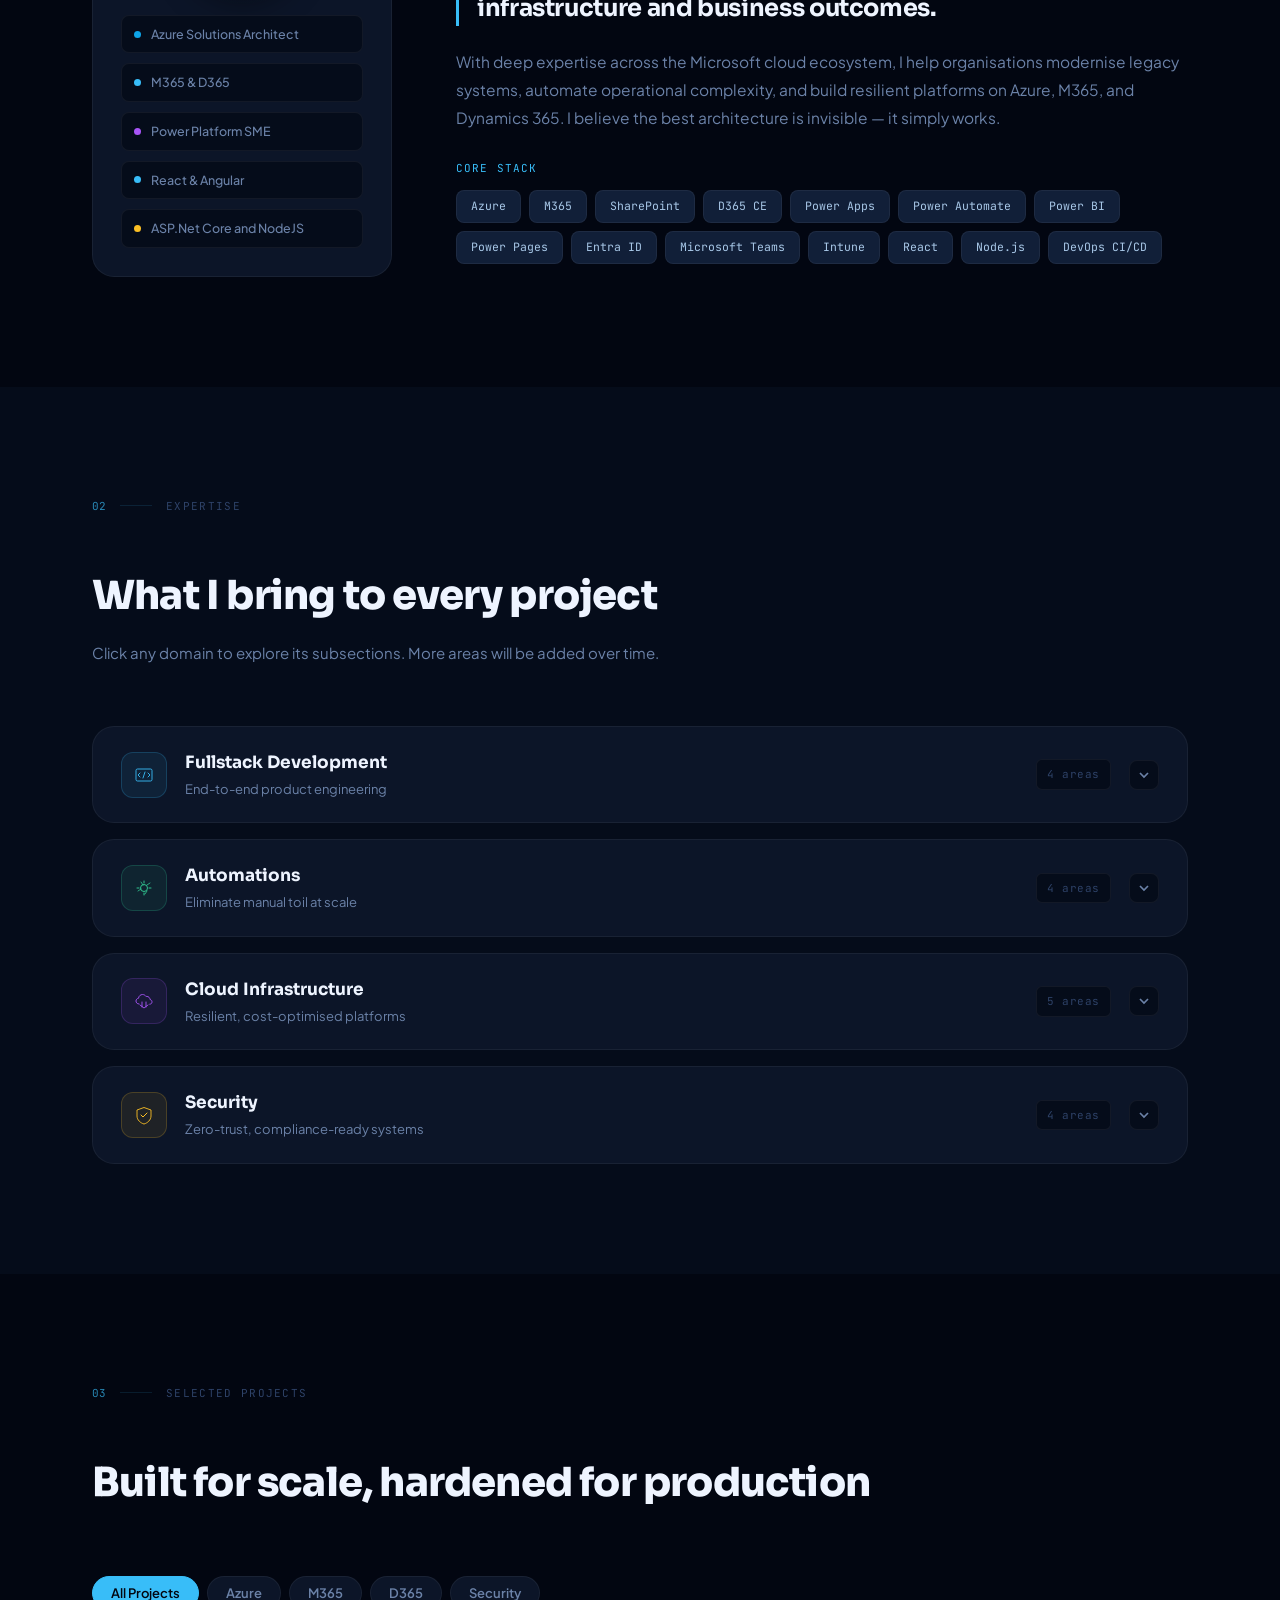
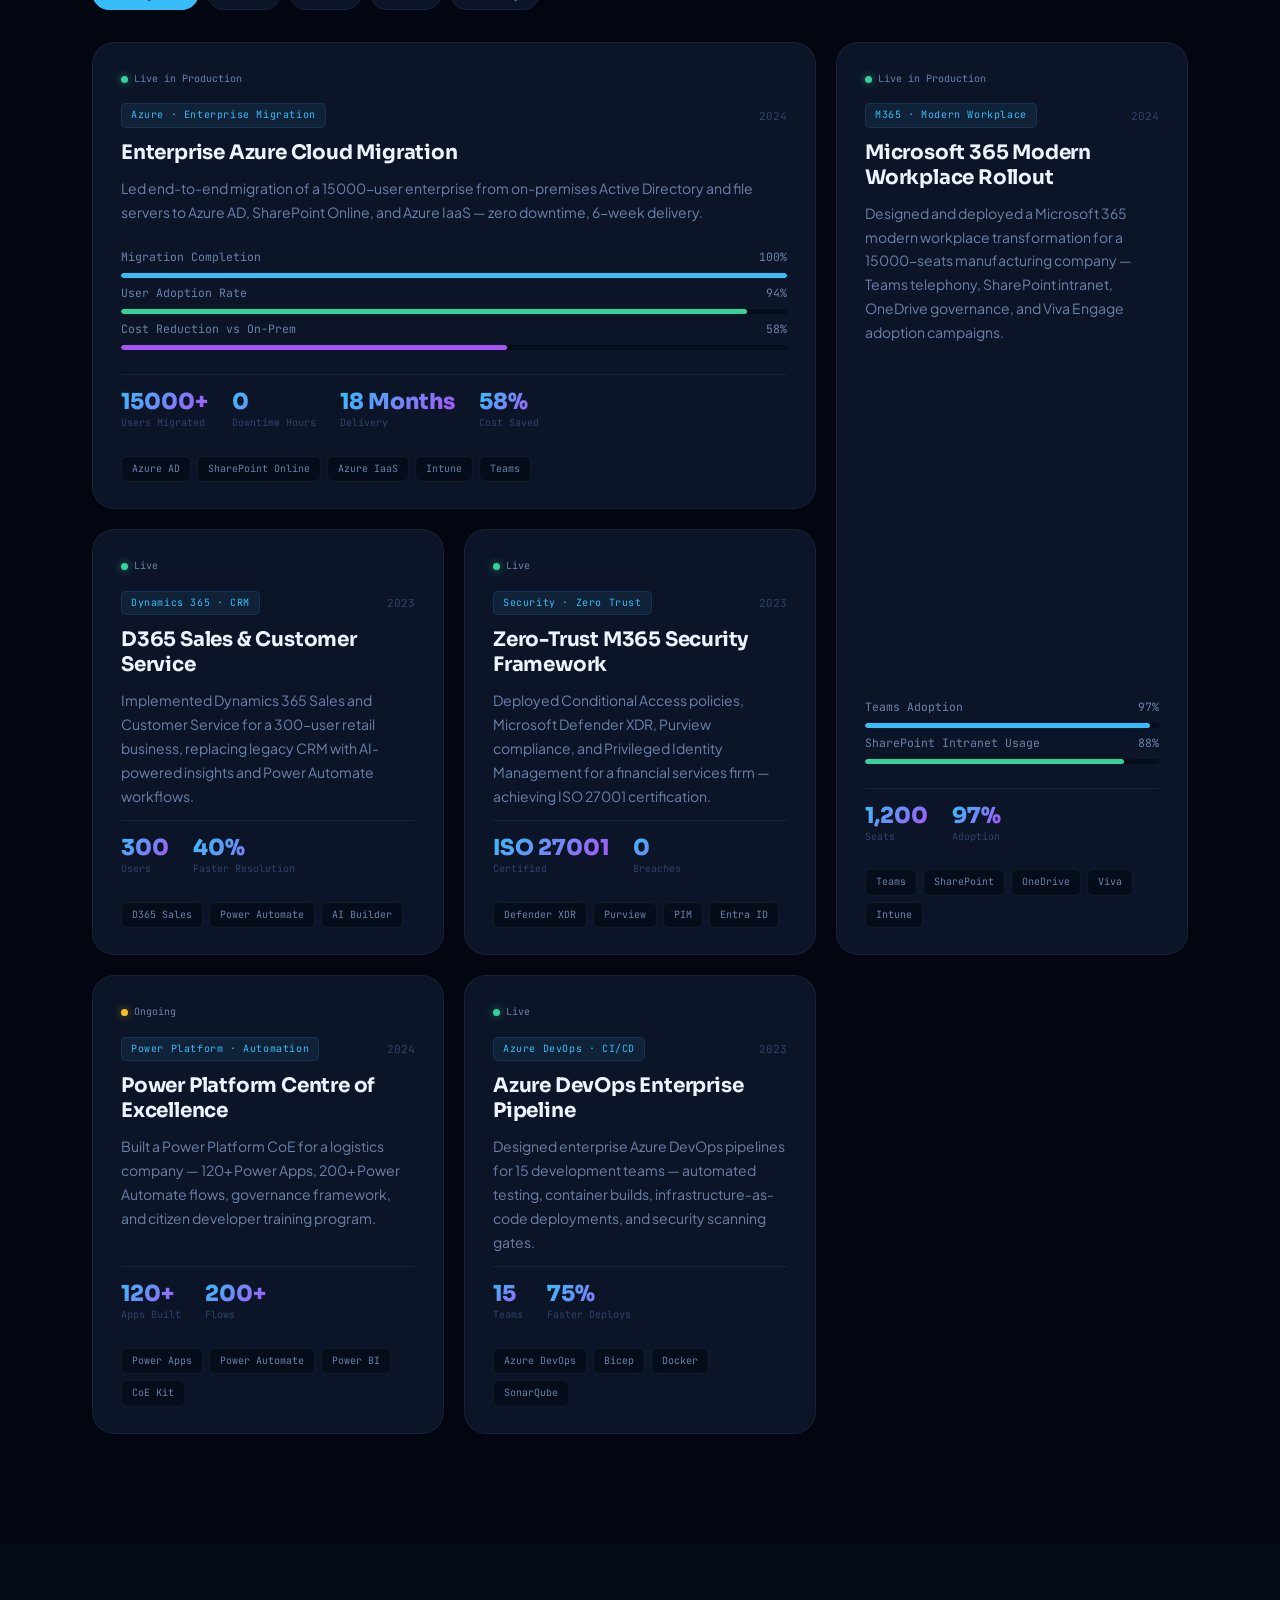
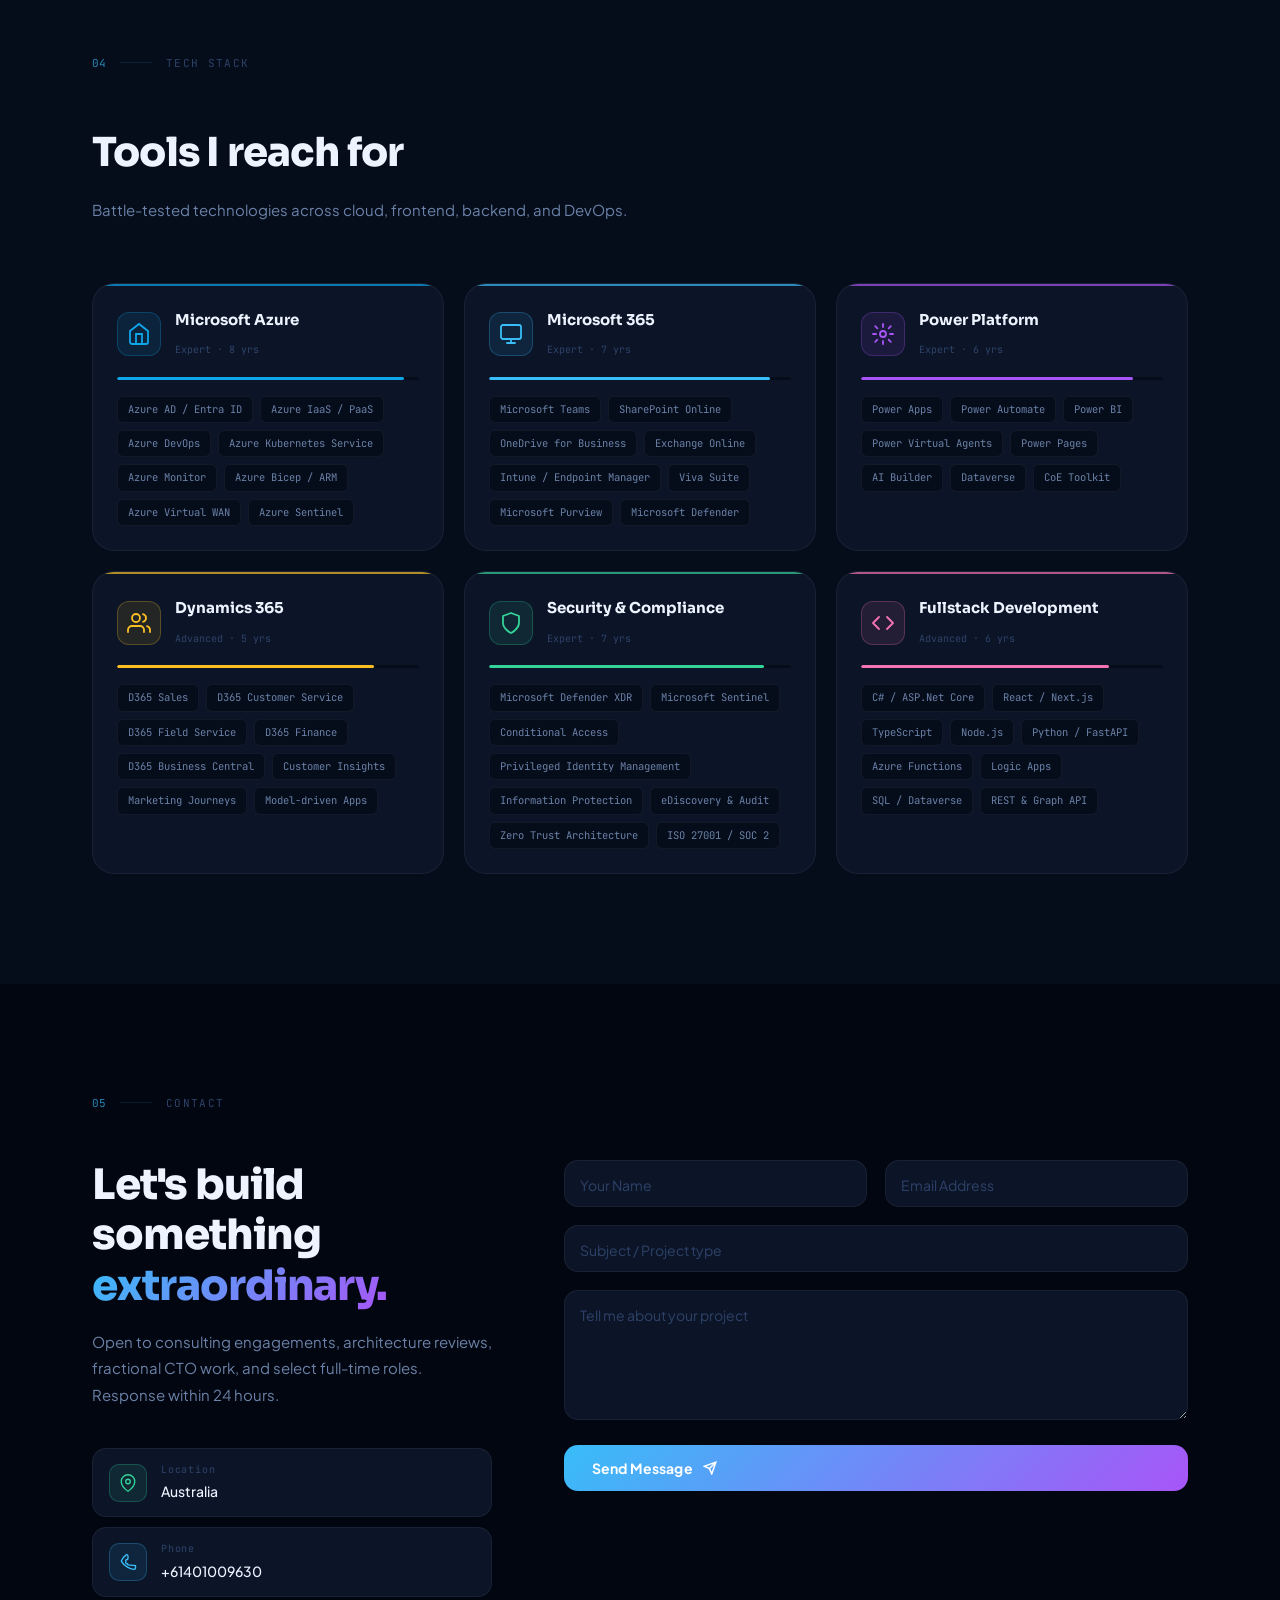
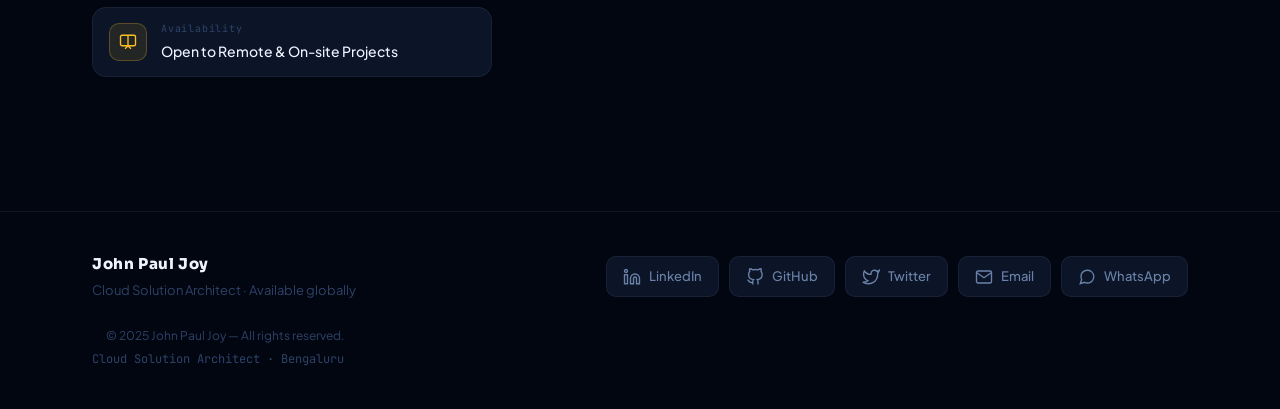
==== commit bc3f0d23: "Added Google Analytics" ====
--- a/index.html
+++ b/index.html
@@ -1,6 +1,17 @@
 <!DOCTYPE html>
 <html lang="en">
 <head>
+
+  <!-- Google tag (gtag.js) -->
+<script async src="https://www.googletagmanager.com/gtag/js?id=G-CD5JCDZK8E"></script>
+<script>
+  window.dataLayer = window.dataLayer || [];
+  function gtag(){dataLayer.push(arguments);}
+  gtag('js', new Date());
+
+  gtag('config', 'G-CD5JCDZK8E');
+</script>
+
   <meta charset="UTF-8" />
   <meta name="viewport" content="width=device-width, initial-scale=1.0"/>
   <meta name="google-site-verification" content="John Paul Cheerangal Joy">
